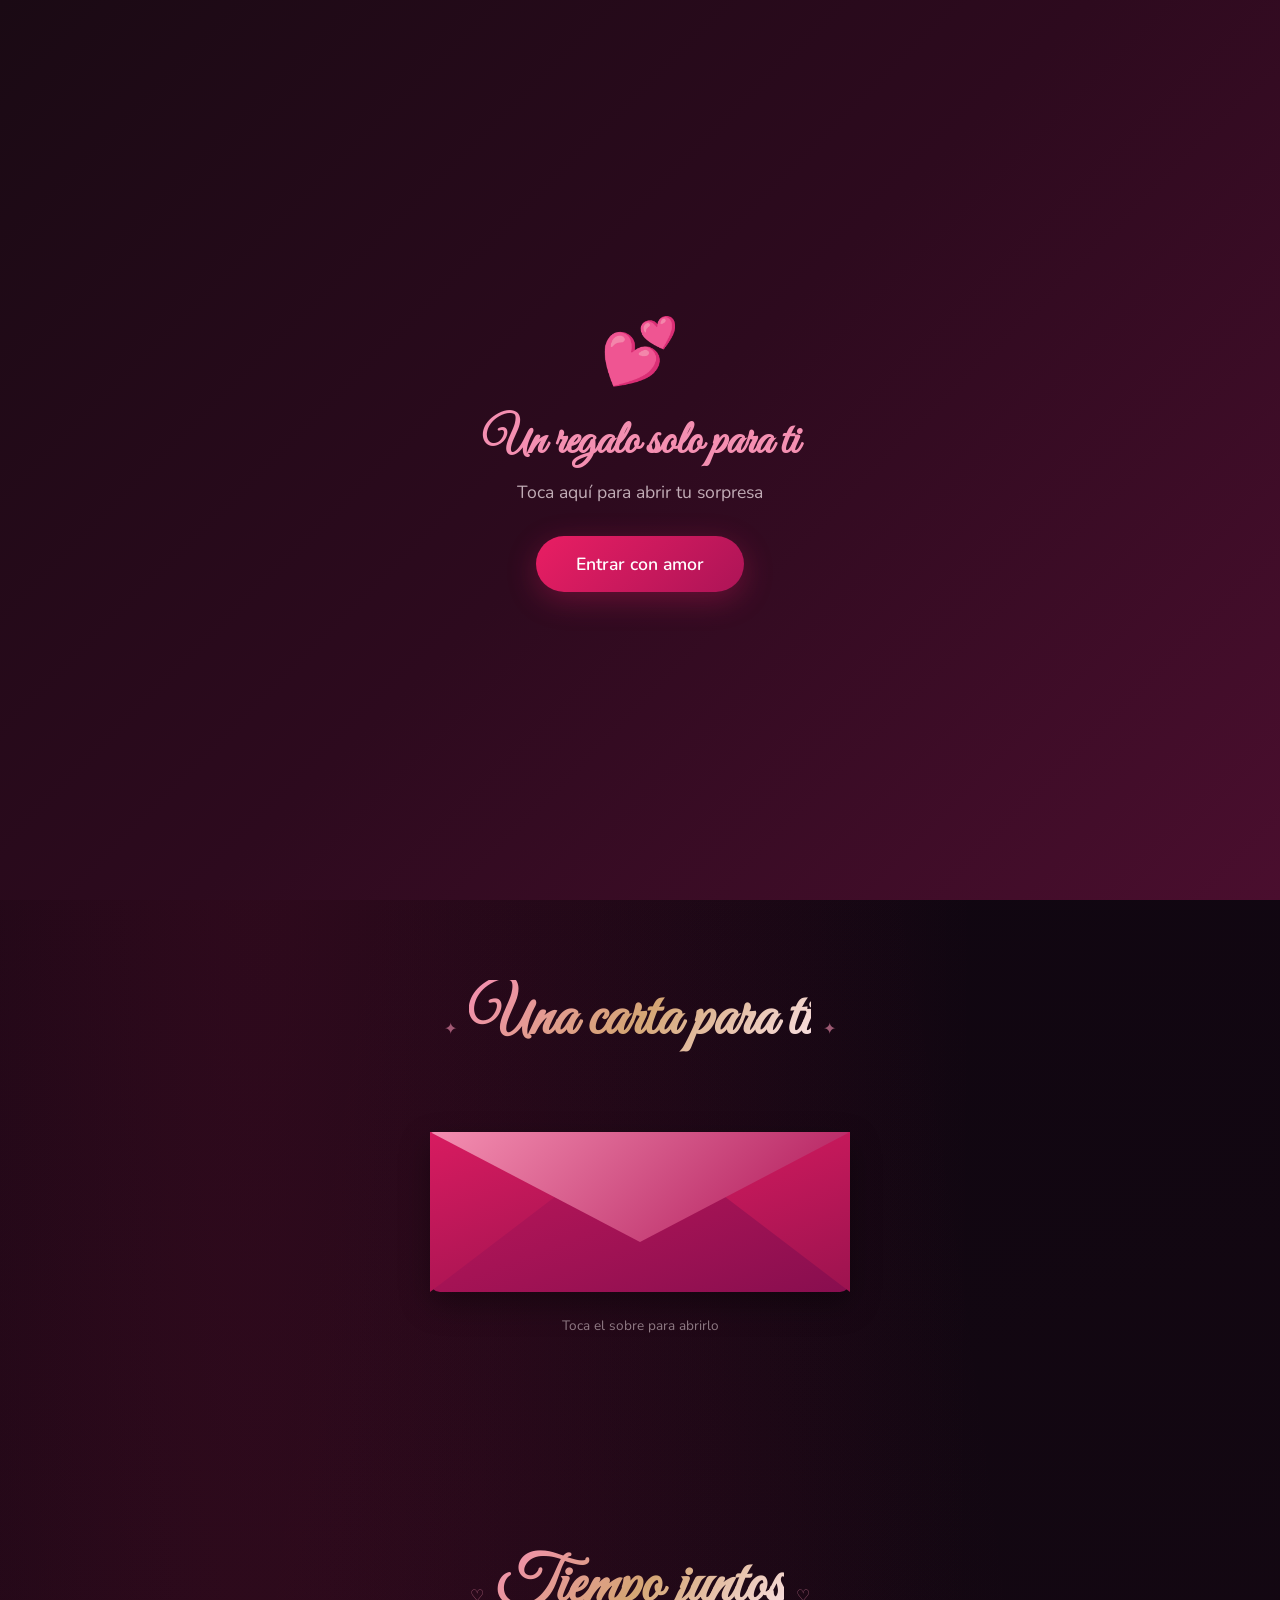
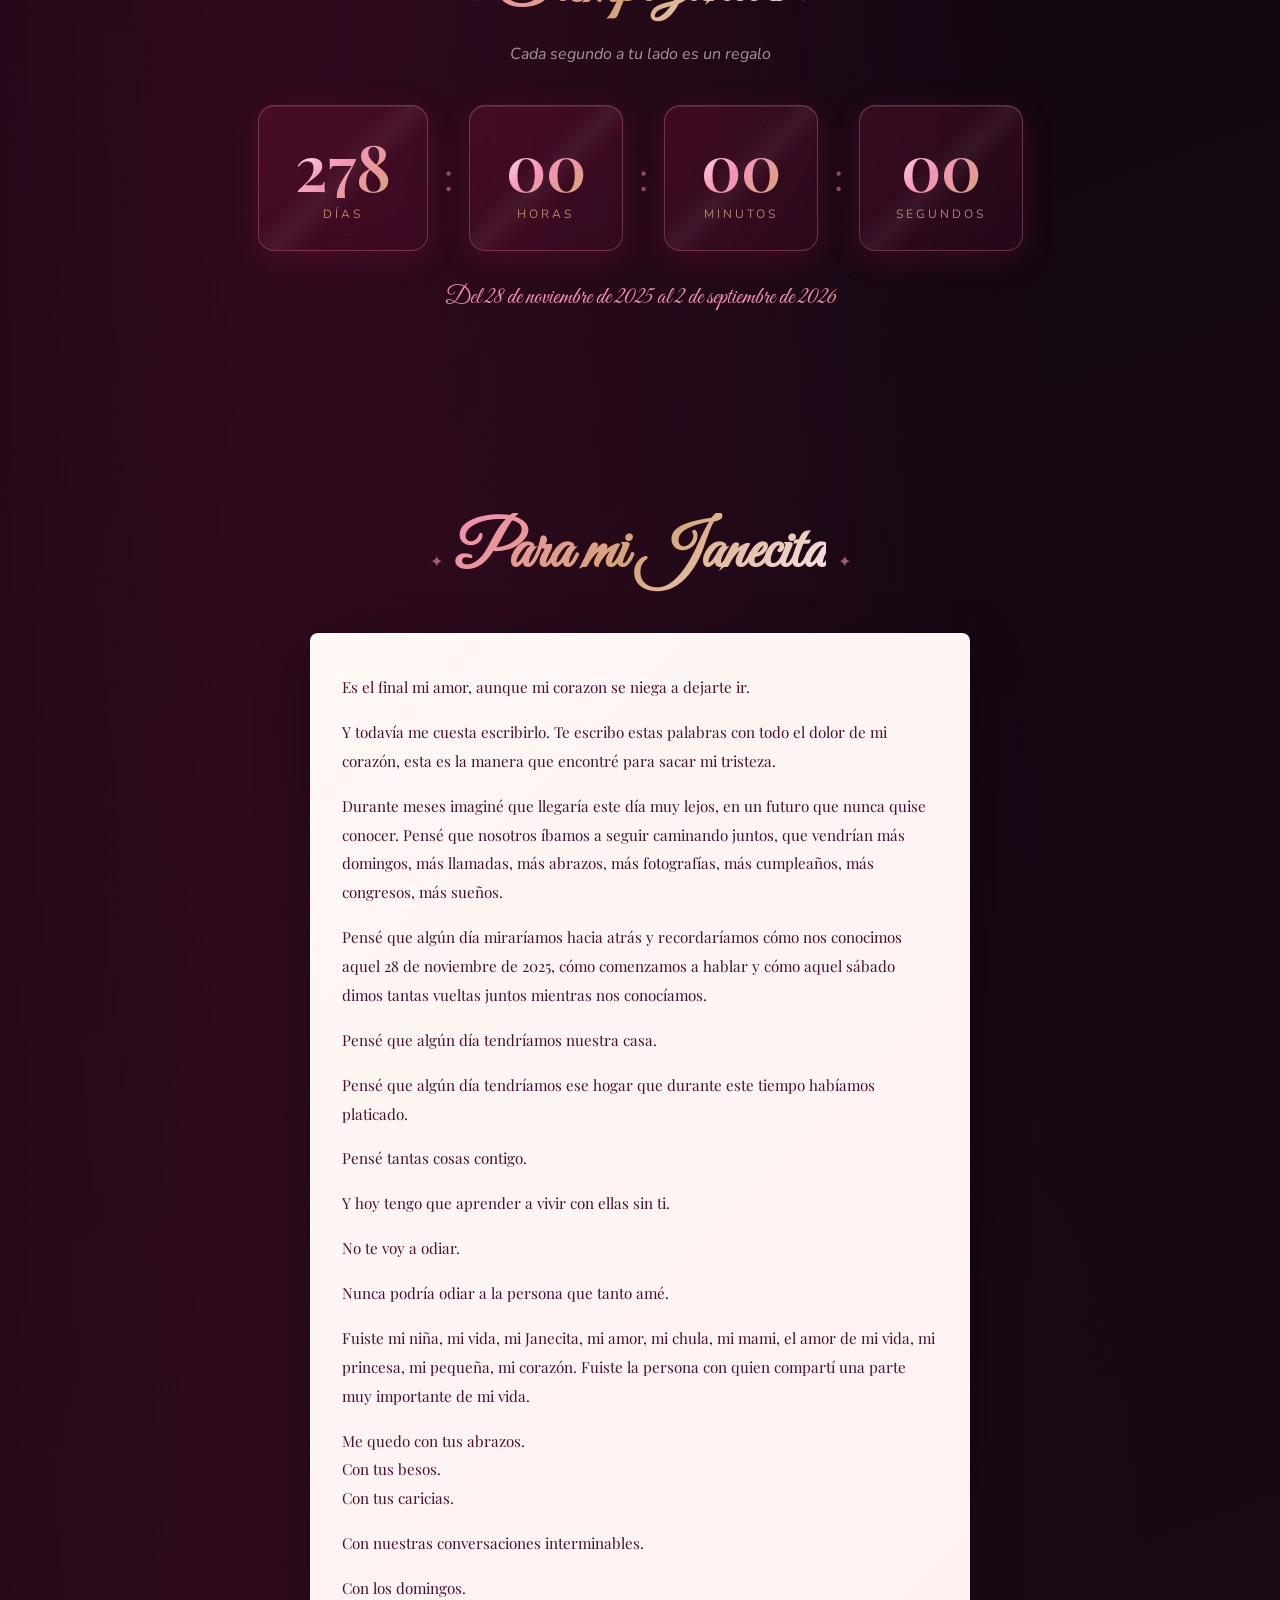
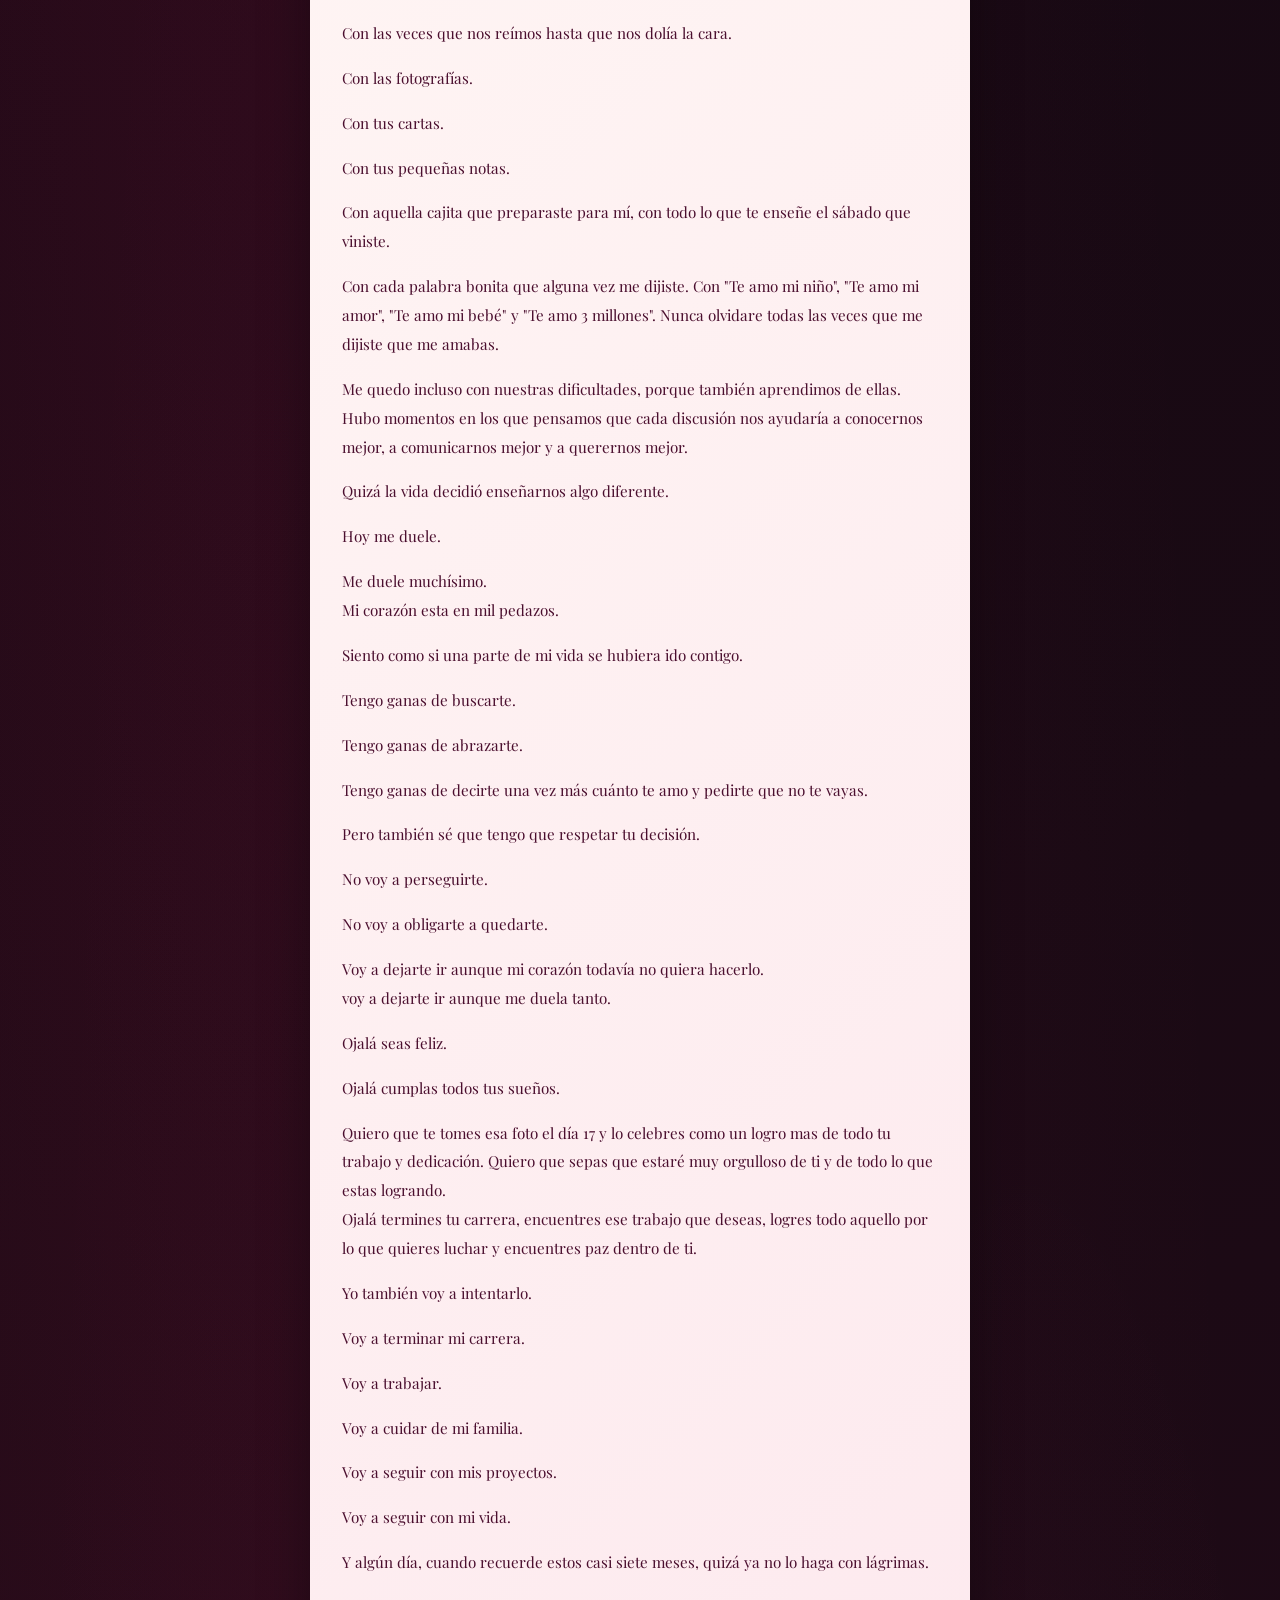
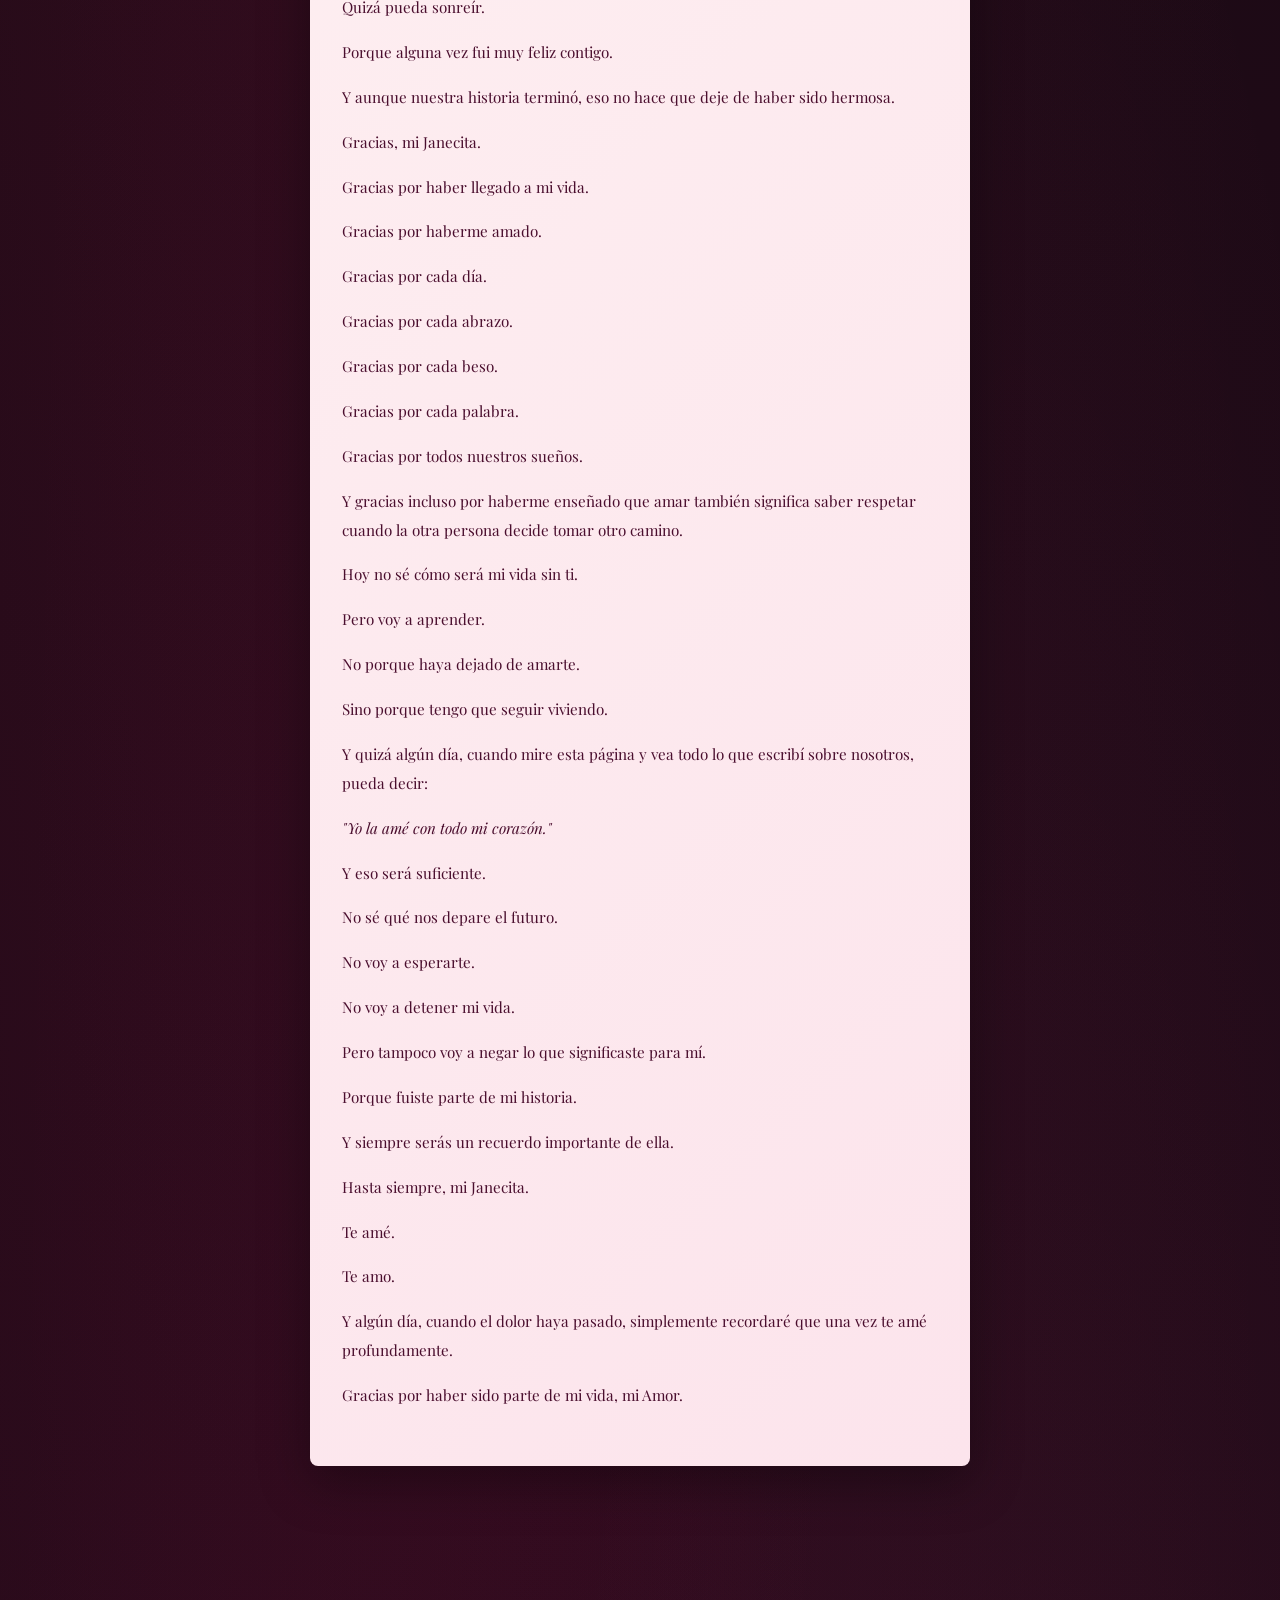
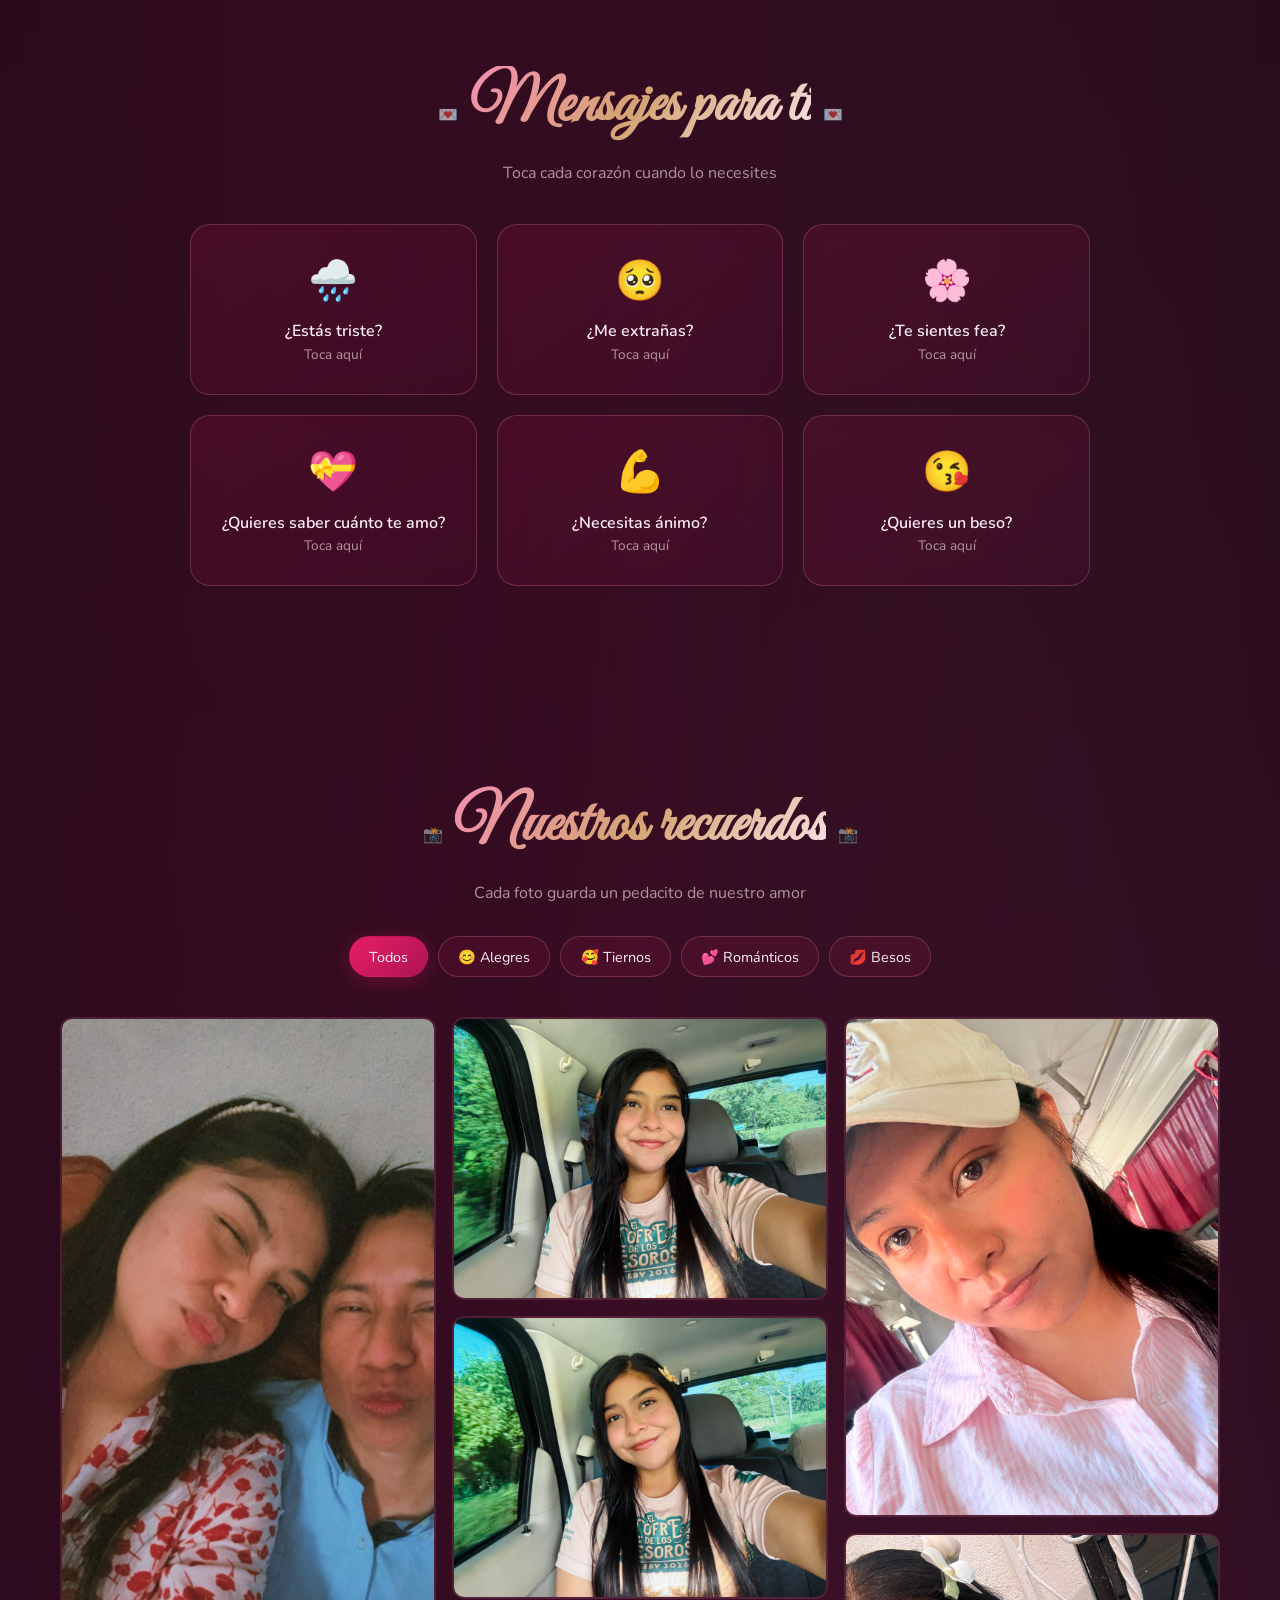
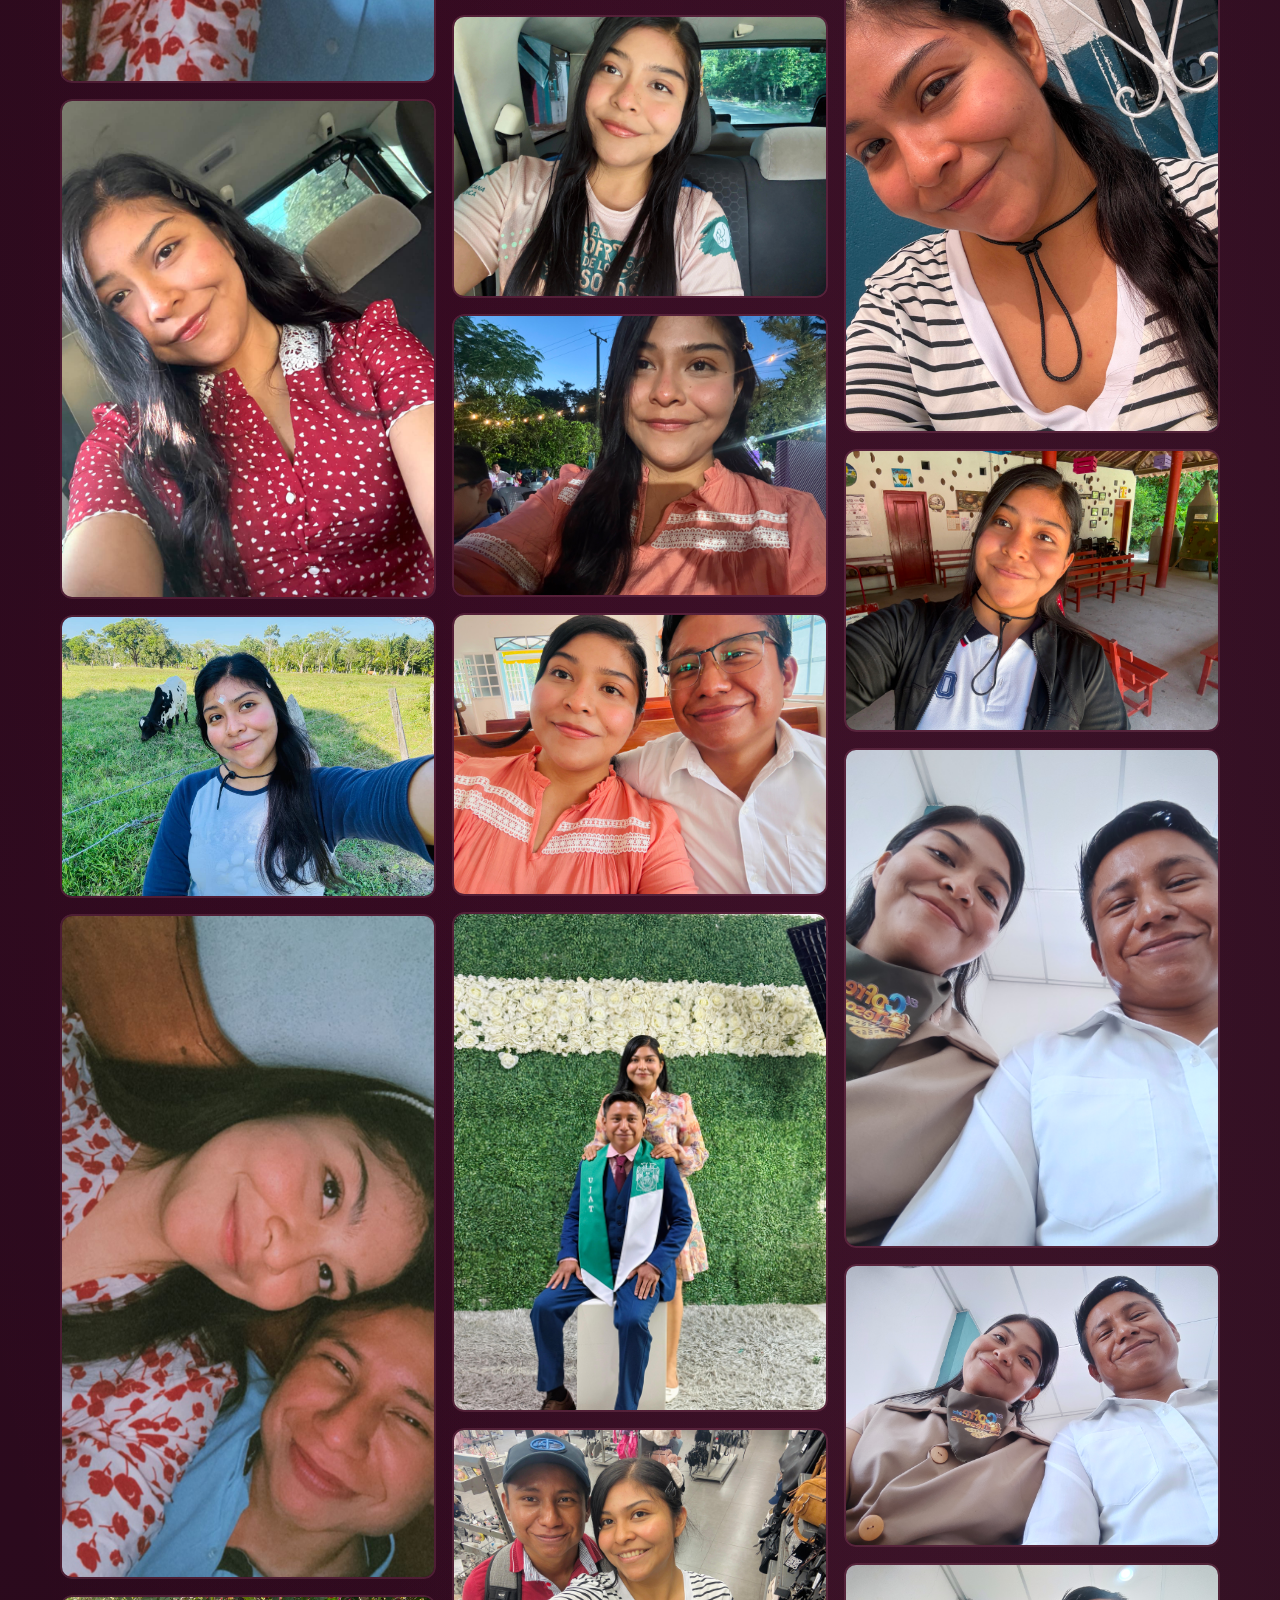
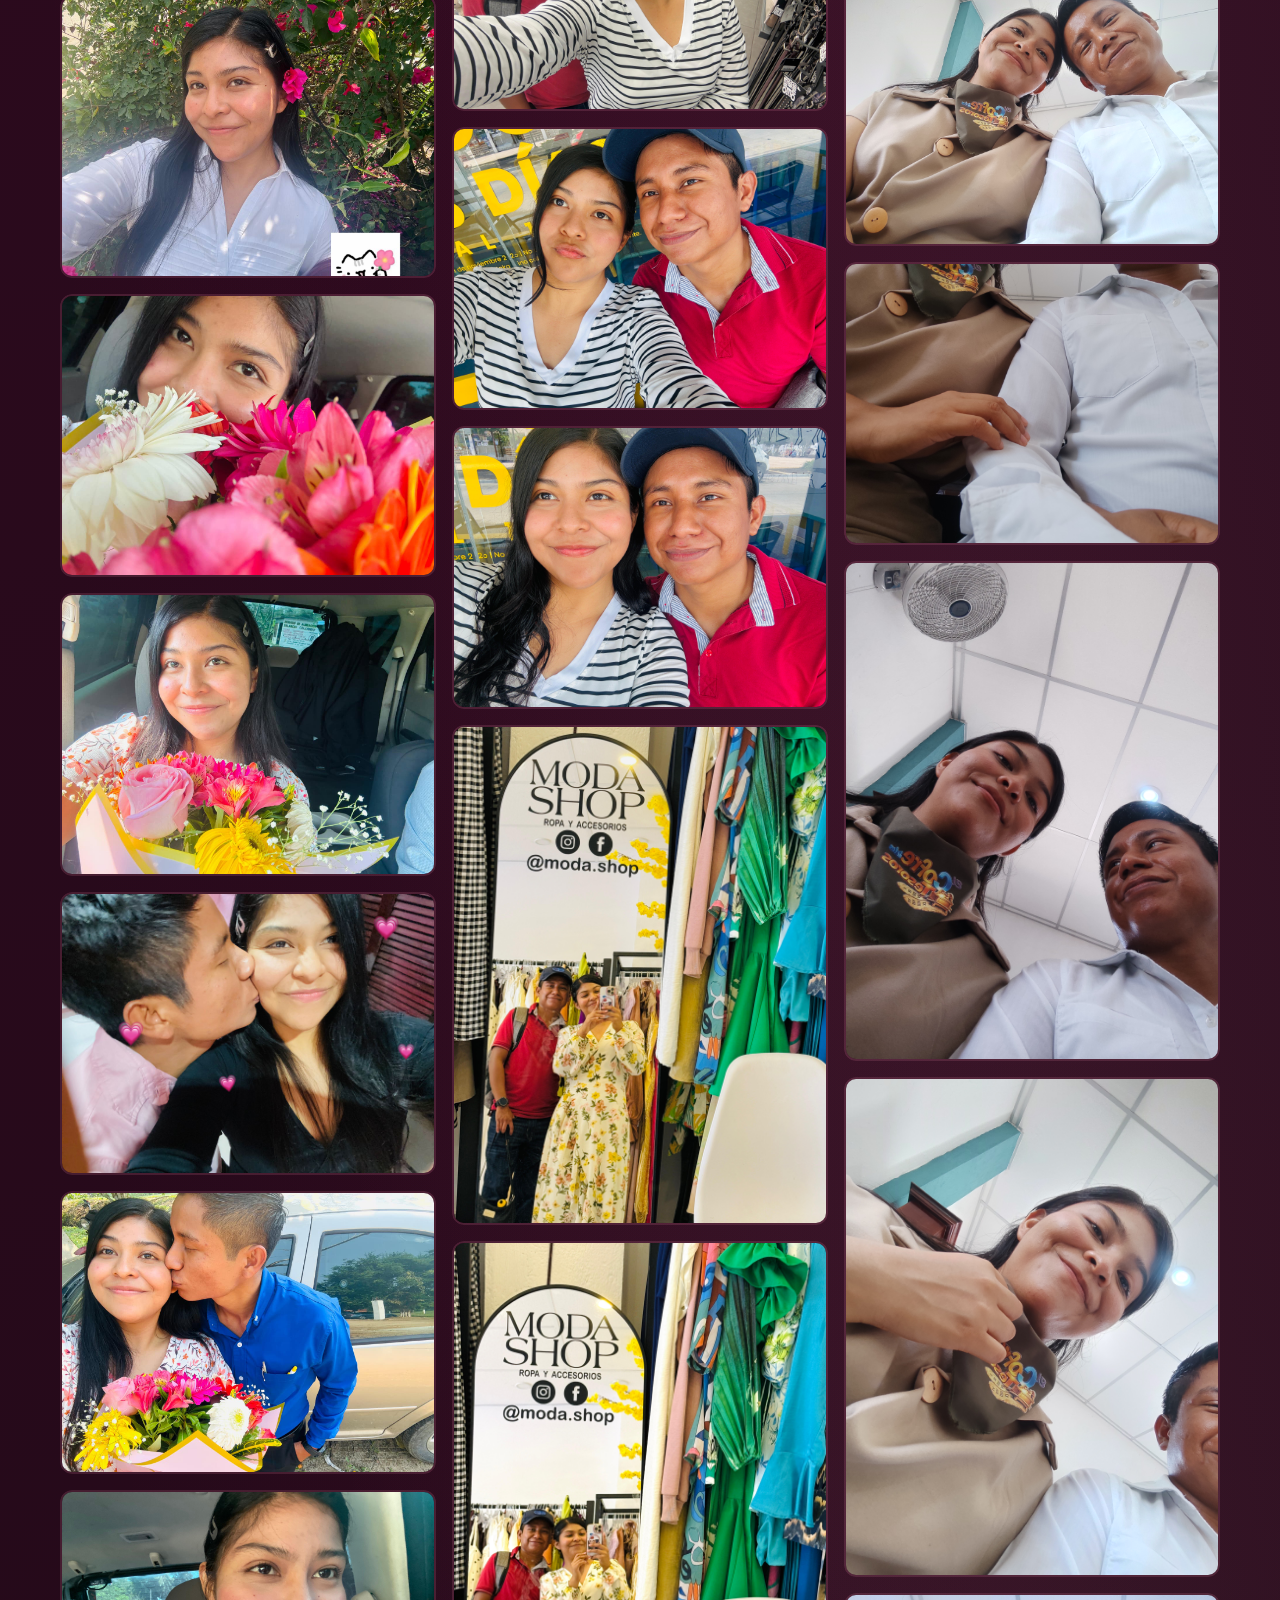
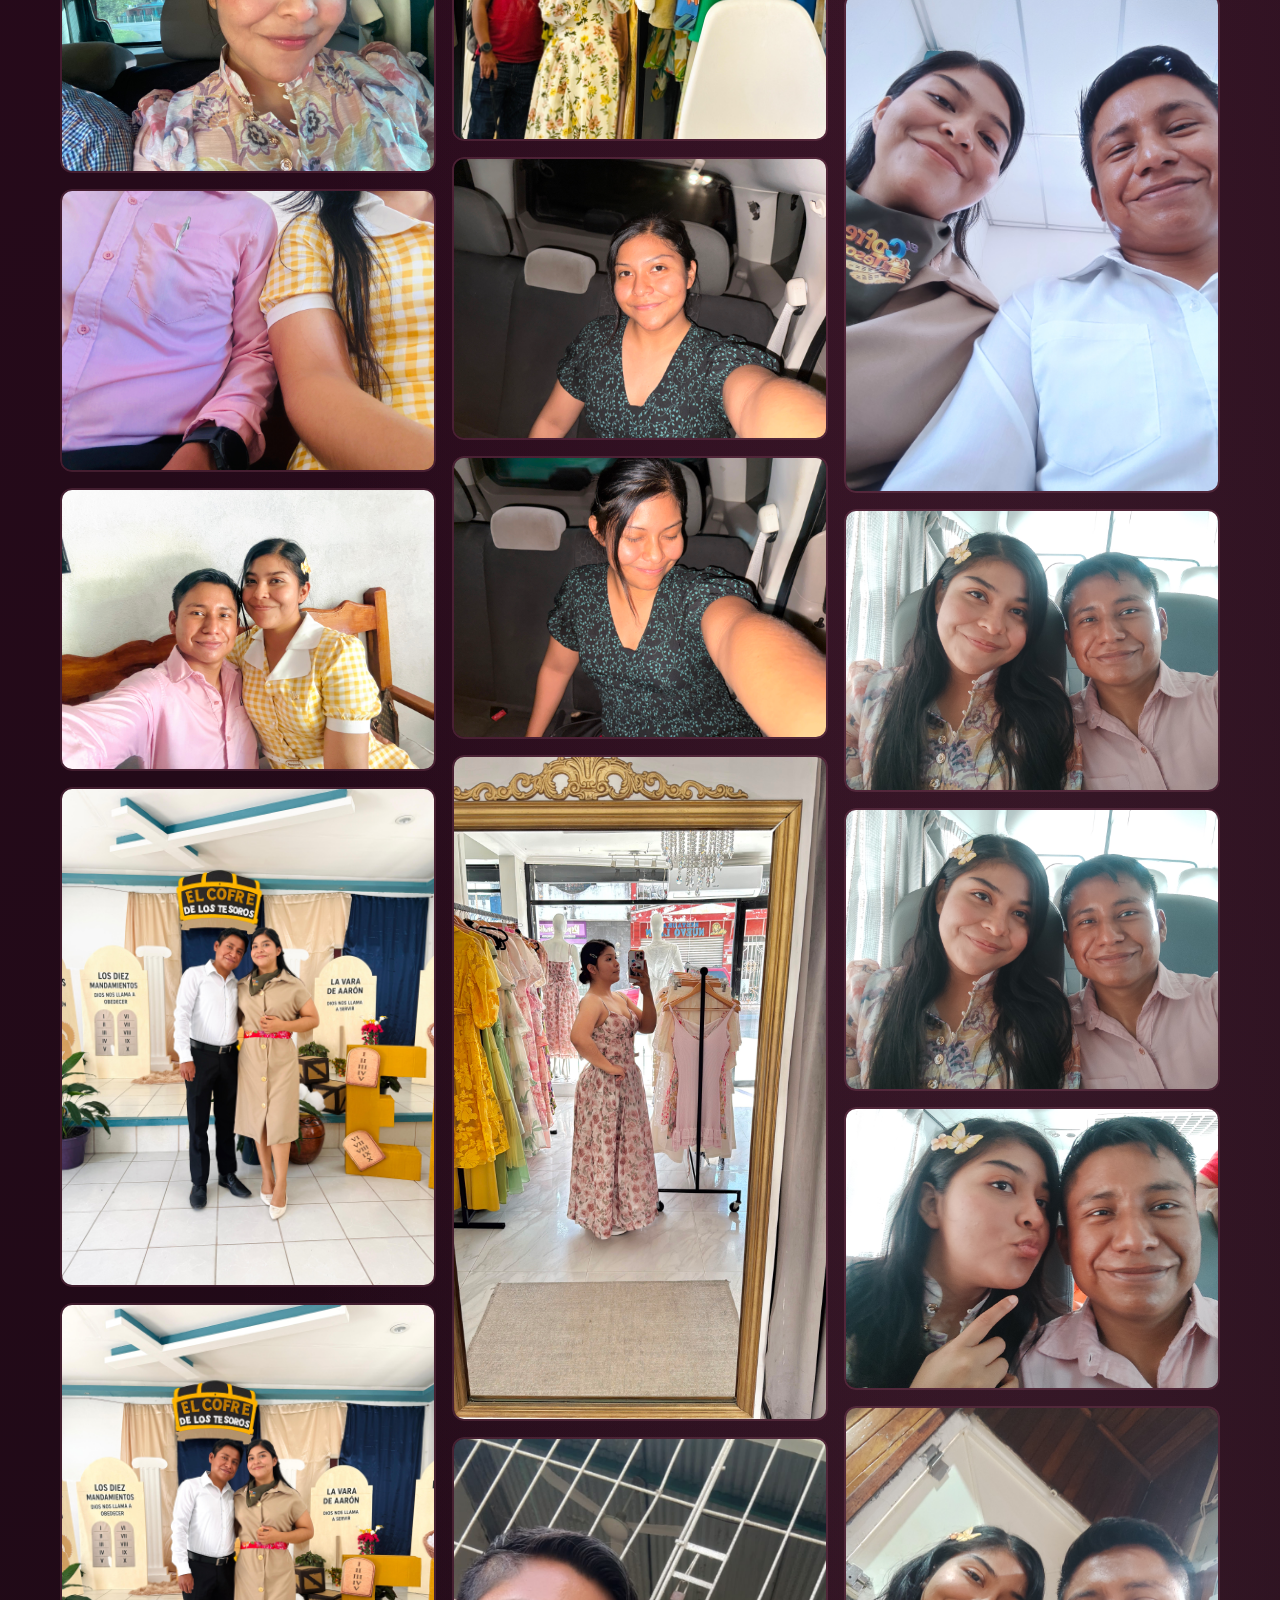
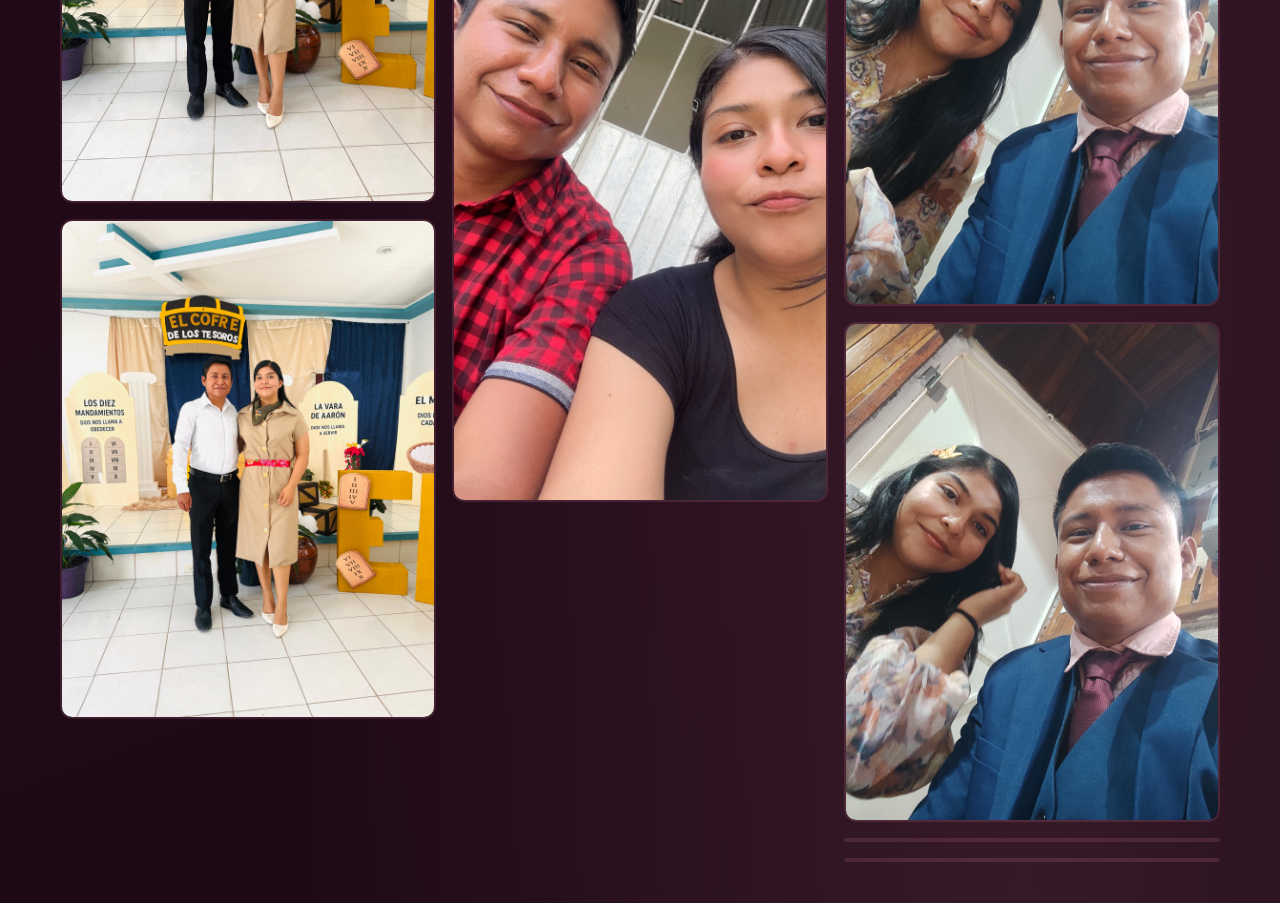
==== index.html @ 0347332d "Actualizar la primera linea de la carta de despedida Reemplaza Hoy termino nuestra historia por el n" ====
<!DOCTYPE html>
<html lang="es">
<head>
  <meta charset="UTF-8">
  <meta name="viewport" content="width=device-width, initial-scale=1.0">
  <title>Para ti, mi amor ❤️</title>
  <link rel="stylesheet" href="style.css">
  <link href="https://fonts.googleapis.com/css2?family=Great+Vibes&family=Nunito:wght@300;400;600;700&family=Playfair+Display:ital,wght@0,400;0,600;1,400&display=swap" rel="stylesheet">
</head>
<body>

  <div id="bienvenida" class="bienvenida">
    <div class="bienvenida-contenido">
      <span class="bienvenida-corazon">💕</span>
      <h2>Un regalo solo para ti</h2>
      <p>Toca aquí para abrir tu sorpresa</p>
      <button id="btnEntrar">Entrar con amor</button>
    </div>
  </div>

  <canvas id="stars"></canvas>
  <div id="petalos"></div>
  <div class="textura"></div>

  <nav class="nav-flotante">
    <a href="#inicio">Inicio</a>
    <a href="#carta">Carta</a>
    <a href="#tiempo">Tiempo</a>
    <a href="#interactivo">Para ti</a>
    <a href="#recuerdos">Recuerdos</a>
    <a href="#final">Final</a>
  </nav>

  <button id="musicaBtn" class="musica-btn" title="Música">🎵</button>

  <!-- HERO -->
  <section id="inicio" class="hero">
    <div class="hero-contenido reveal">
      <p class="hero-etiqueta">Hecho con todo mi amor</p>
      <h1>Para ti, mi vida <span class="corazon-pulso">❤️</span></h1>
      <p class="hero-texto">
        Desde que llegaste a mi vida, todo se siente más bonito.
        Los días simples se volvieron recuerdos que quiero guardar para siempre.
      </p>
      <div class="hero-scroll">
        <span>Desliza</span>
        <div class="scroll-linea"></div>
      </div>
    </div>
  </section>

  <!-- CARTA -->
  <section id="carta" class="carta-section">
    <div class="seccion-titulo reveal">
      <span class="titulo-decor">✦</span>
      <h2>Una carta para ti</h2>
      <span class="titulo-decor">✦</span>
    </div>
    <div class="envelope reveal" id="sobre">
      <div class="sobre-stage">
        <div class="sobre-cuerpo">
          <div class="sobre-base"></div>
          <div class="flap"></div>
        </div>
        <div class="carta-interior">
          <div class="carta-papel">
            <p class="carta-saludo">Mi amor,</p>
            <p>Tu sonrisa tiene algo especial. Es esa pequeña magia que logra iluminar cualquier día, incluso los más grises.</p>
            <p>Contigo descubrí que la felicidad no está en los grandes momentos, sino en los más simples: una mirada, un abrazo, una risa tuya.</p>
            <p class="carta-firma">Con todo mi amor,<br><em>Felipe</em></p>
          </div>
        </div>
      </div>
      <p class="sobre-hint">Toca el sobre para abrirlo</p>
    </div>
  </section>

  <!-- CONTADOR -->
  <section id="tiempo" class="contador-section">
    <div class="seccion-titulo reveal">
      <span class="titulo-decor">♡</span>
      <h2>Tiempo juntos</h2>
      <span class="titulo-decor">♡</span>
    </div>
    <p class="contador-sub reveal">Cada segundo a tu lado es un regalo</p>
    <div class="contador-wrapper reveal">
      <div class="contador-card">
        <div class="contador-num" id="dias">0</div>
        <div class="contador-label">Días</div>
      </div>
      <div class="contador-sep">:</div>
      <div class="contador-card">
        <div class="contador-num" id="horas">0</div>
        <div class="contador-label">Horas</div>
      </div>
      <div class="contador-sep">:</div>
      <div class="contador-card">
        <div class="contador-num" id="minutos">0</div>
        <div class="contador-label">Minutos</div>
      </div>
      <div class="contador-sep">:</div>
      <div class="contador-card">
        <div class="contador-num" id="segundos">0</div>
        <div class="contador-label">Segundos</div>
      </div>
    </div>
    <p class="contador-fecha reveal">Del 28 de noviembre de 2025 al 2 de septiembre de 2026</p>
  </section>

  <!-- CARTA JANECITA -->
  <section id="janecita" class="carta-janecita-section">
    <div class="seccion-titulo reveal">
      <span class="titulo-decor">✦</span>
      <h2>Para mi Janecita</h2>
      <span class="titulo-decor">✦</span>
    </div>
    <div class="carta-janecita-contenedor">
      <div class="carta-papel carta-janecita-papel">
        <p>Es el final mi amor, aunque mi corazon se niega a dejarte ir.</p>
        <p>Y todavía me cuesta escribirlo. Te escribo estas palabras con todo el dolor de mi corazón, esta es la manera que encontré para sacar mi tristeza.</p>
        <p>Durante meses imaginé que llegaría este día muy lejos, en un futuro que nunca quise conocer. Pensé que nosotros íbamos a seguir caminando juntos, que vendrían más domingos, más llamadas, más abrazos, más fotografías, más cumpleaños, más congresos, más sueños.</p>
        <p>Pensé que algún día miraríamos hacia atrás y recordaríamos cómo nos conocimos aquel 28 de noviembre de 2025, cómo comenzamos a hablar y cómo aquel sábado dimos tantas vueltas juntos mientras nos conocíamos.</p>
        <p>Pensé que algún día tendríamos nuestra casa.</p>
        <p>Pensé que algún día tendríamos ese hogar que durante este tiempo habíamos platicado.</p>
        <p>Pensé tantas cosas contigo.</p>
        <p>Y hoy tengo que aprender a vivir con ellas sin ti.</p>
        <p>No te voy a odiar.</p>
        <p>Nunca podría odiar a la persona que tanto amé.</p>
        <p>Fuiste mi niña, mi vida, mi Janecita, mi amor, mi chula, mi mami, el amor de mi vida, mi princesa, mi pequeña, mi corazón. Fuiste la persona con quien compartí una parte muy importante de mi vida.</p>
        <p>Me quedo con tus abrazos.<br>Con tus besos.<br>Con tus caricias.</p>
        <p>Con nuestras conversaciones interminables.</p>
        <p>Con los domingos.</p>
        <p>Con las veces que nos reímos hasta que nos dolía la cara.</p>
        <p>Con las fotografías.</p>
        <p>Con tus cartas.</p>
        <p>Con tus pequeñas notas.</p>
        <p>Con aquella cajita que preparaste para mí, con todo lo que te enseñe el sábado que viniste.</p>
        <p>Con cada palabra bonita que alguna vez me dijiste. Con "Te amo mi niño", "Te amo mi amor", "Te amo mi bebé" y "Te amo 3 millones". Nunca olvidare todas las veces que me dijiste que me amabas.</p>
        <p>Me quedo incluso con nuestras dificultades, porque también aprendimos de ellas. Hubo momentos en los que pensamos que cada discusión nos ayudaría a conocernos mejor, a comunicarnos mejor y a querernos mejor.</p>
        <p>Quizá la vida decidió enseñarnos algo diferente.</p>
        <p>Hoy me duele.</p>
        <p>Me duele muchísimo.<br>Mi corazón esta en mil pedazos.</p>
        <p>Siento como si una parte de mi vida se hubiera ido contigo.</p>
        <p>Tengo ganas de buscarte.</p>
        <p>Tengo ganas de abrazarte.</p>
        <p>Tengo ganas de decirte una vez más cuánto te amo y pedirte que no te vayas.</p>
        <p>Pero también sé que tengo que respetar tu decisión.</p>
        <p>No voy a perseguirte.</p>
        <p>No voy a obligarte a quedarte.</p>
        <p>Voy a dejarte ir aunque mi corazón todavía no quiera hacerlo.<br>voy a dejarte ir aunque me duela tanto.</p>
        <p>Ojalá seas feliz.</p>
        <p>Ojalá cumplas todos tus sueños.</p>
        <p>Quiero que te tomes esa foto el día 17 y lo celebres como un logro mas de todo tu trabajo y dedicación. Quiero que sepas que estaré muy orgulloso de ti y de todo lo que estas logrando.<br>Ojalá termines tu carrera, encuentres ese trabajo que deseas, logres todo aquello por lo que quieres luchar y encuentres paz dentro de ti.</p>
        <p>Yo también voy a intentarlo.</p>
        <p>Voy a terminar mi carrera.</p>
        <p>Voy a trabajar.</p>
        <p>Voy a cuidar de mi familia.</p>
        <p>Voy a seguir con mis proyectos.</p>
        <p>Voy a seguir con mi vida.</p>
        <p>Y algún día, cuando recuerde estos casi siete meses, quizá ya no lo haga con lágrimas.</p>
        <p>Quizá pueda sonreír.</p>
        <p>Porque alguna vez fui muy feliz contigo.</p>
        <p>Y aunque nuestra historia terminó, eso no hace que deje de haber sido hermosa.</p>
        <p>Gracias,  mi Janecita.</p>
        <p>Gracias por haber llegado a mi vida.</p>
        <p>Gracias por haberme amado.</p>
        <p>Gracias por cada día.</p>
        <p>Gracias por cada abrazo.</p>
        <p>Gracias por cada beso.</p>
        <p>Gracias por cada palabra.</p>
        <p>Gracias por todos nuestros sueños.</p>
        <p>Y gracias incluso por haberme enseñado que amar también significa saber respetar cuando la otra persona decide tomar otro camino.</p>
        <p>Hoy no sé cómo será mi vida sin ti.</p>
        <p>Pero voy a aprender.</p>
        <p>No porque haya dejado de amarte.</p>
        <p>Sino porque tengo que seguir viviendo.</p>
        <p>Y quizá algún día, cuando mire esta página y vea todo lo que escribí sobre nosotros, pueda decir:</p>
        <p><em>"Yo la amé con todo mi corazón."</em></p>
        <p>Y eso será suficiente.</p>
        <p>No sé qué nos depare el futuro.</p>
        <p>No voy a esperarte.</p>
        <p>No voy a detener mi vida.</p>
        <p>Pero tampoco voy a negar lo que significaste para mí.</p>
        <p>Porque fuiste parte de mi historia.</p>
        <p>Y siempre serás un recuerdo importante de ella.</p>
        <p>Hasta siempre, mi Janecita.</p>
        <p>Te amé.</p>
        <p>Te amo.</p>
        <p>Y algún día, cuando el dolor haya pasado, simplemente recordaré que una vez te amé profundamente.</p>
        <p>Gracias por haber sido parte de mi vida, mi Amor.</p>
      </div>
    </div>
  </section>

  <!-- INTERACTIVO -->
  <section id="interactivo" class="interactivo-section">
    <div class="seccion-titulo reveal">
      <span class="titulo-decor">💌</span>
      <h2>Mensajes para ti</h2>
      <span class="titulo-decor">💌</span>
    </div>
    <p class="interactivo-sub reveal">Toca cada corazón cuando lo necesites</p>
    <div class="interactivo-grid reveal">
      <button class="interactivo-btn" data-msg="Estoy aquí siempre para escucharte, abrazarte y recordarte lo increíble que eres. No estás sola, mi amor. 💕">
        <span class="btn-emoji">🌧️</span>
        <span class="btn-texto">¿Estás triste?<br><small>Toca aquí</small></span>
      </button>
      <button class="interactivo-btn" data-msg="Te extraño muchísimo. Cada momento sin ti me hace valorar aún más cuando estamos juntos. Pronto estaré contigo. 🤗">
        <span class="btn-emoji">🥺</span>
        <span class="btn-texto">¿Me extrañas?<br><small>Toca aquí</small></span>
      </button>
      <button class="interactivo-btn" data-msg="Eres la persona más hermosa que he conocido, por dentro y por fuera. Tu belleza ilumina mi mundo entero. ✨">
        <span class="btn-emoji">🌸</span>
        <span class="btn-texto">¿Te sientes fea?<br><small>Toca aquí</small></span>
      </button>
      <button class="interactivo-btn" data-msg="Te amo más de lo que las palabras pueden decir. Eres mi todo, mi hogar, mi paz y mi aventura. Te amo infinito. ❤️">
        <span class="btn-emoji">💝</span>
        <span class="btn-texto">¿Quieres saber cuánto te amo?<br><small>Toca aquí</small></span>
      </button>
      <button class="interactivo-btn" data-msg="Eres increíble, valiente y capaz de todo. Creo en ti más de lo que imaginas. Estoy orgulloso de ti siempre. 🌟">
        <span class="btn-emoji">💪</span>
        <span class="btn-texto">¿Necesitas ánimo?<br><small>Toca aquí</small></span>
      </button>
      <button class="interactivo-btn" data-msg="Quiero besarte, abrazarte y no soltarte nunca. Eres mi persona favorita en todo el universo. 💋">
        <span class="btn-emoji">😘</span>
        <span class="btn-texto">¿Quieres un beso?<br><small>Toca aquí</small></span>
      </button>
    </div>
    <div id="mensajeModal" class="mensaje-modal">
      <div class="mensaje-contenido">
        <button class="mensaje-cerrar">&times;</button>
        <div class="mensaje-corazon">💕</div>
        <p id="mensajeTexto"></p>
      </div>
    </div>
  </section>

  <!-- RECUERDOS -->
  <section id="recuerdos" class="recuerdos-section">
    <div class="seccion-titulo reveal">
      <span class="titulo-decor">📸</span>
      <h2>Nuestros recuerdos</h2>
      <span class="titulo-decor">📸</span>
    </div>
    <p class="recuerdos-sub reveal">Cada foto guarda un pedacito de nuestro amor</p>

    <div class="filtros reveal">
      <button class="filtro-btn activo" data-cat="todos">Todos</button>
      <button class="filtro-btn" data-cat="alegres">😊 Alegres</button>
      <button class="filtro-btn" data-cat="tiernos">🥰 Tiernos</button>
      <button class="filtro-btn" data-cat="romanticos">💕 Románticos</button>
      <button class="filtro-btn" data-cat="besos">💋 Besos</button>
    </div>

    <div class="galeria-masonry reveal" id="galeria"></div>
  </section>

  <!-- LIGHTBOX -->
  <div id="lightbox" class="lightbox">
    <button class="lightbox-cerrar">&times;</button>
    <button class="lightbox-prev">&#10094;</button>
    <img id="lightboxImg" src="" alt="Nuestro recuerdo">
    <button class="lightbox-next">&#10095;</button>
    <p id="lightboxCaption"></p>
  </div>

  <!-- FINAL -->
  <section id="final" class="final-section">
    <div class="final-contenido reveal">
      <div class="final-corazones">💕 💖 💕</div>
      <h2>Te elegiría una y mil veces más</h2>
      <p>Gracias por cada risa, cada abrazo, cada beso y cada momento compartido.</p>
      <p class="final-firma">Para siempre tuyo,<br><span>Felipe</span></p>
      <div class="final-decoracion">
        <span>♡</span><span>♡</span><span>♡</span>
      </div>
    </div>
  </section>

  <audio id="musica" loop>
    <source src="musica.mp3" type="audio/mpeg">
  </audio>

  <script src="https://www.gstatic.com/firebasejs/10.14.1/firebase-app-compat.js"></script>
  <script src="https://www.gstatic.com/firebasejs/10.14.1/firebase-firestore-compat.js"></script>
  <script src="firebase-config.js"></script>
  <script src="visitas.js"></script>
  <script src="script.js"></script>
</body>
</html>
---- style.css ----
*, *::before, *::after {
  margin: 0;
  padding: 0;
  box-sizing: border-box;
}

:root {
  --rosa-claro: #fce4ec;
  --rosa: #f48fb1;
  --rosa-fuerte: #e91e63;
  --rosa-oscuro: #ad1457;
  --dorado: #d4a574;
  --crema: #fff8f5;
  --burgundy: #2d0a1e;
  --purpura: #1a0a14;
  --texto: #fff0f5;
  --sombra: rgba(233, 30, 99, 0.3);
}

html {
  scroll-behavior: smooth;
}

body {
  font-family: 'Nunito', sans-serif;
  color: var(--texto);
  text-align: center;
  overflow-x: hidden;
  background:
    radial-gradient(ellipse at 20% 0%, rgba(233, 30, 99, 0.15) 0%, transparent 50%),
    radial-gradient(ellipse at 80% 100%, rgba(244, 143, 177, 0.12) 0%, transparent 50%),
    radial-gradient(ellipse at 50% 50%, rgba(173, 20, 87, 0.08) 0%, transparent 70%),
    linear-gradient(160deg, #0d0510 0%, #1a0a14 30%, #2d0a1e 60%, #1a0a14 100%);
  min-height: 100vh;
}

.textura {
  position: fixed;
  inset: 0;
  pointer-events: none;
  z-index: 0;
  opacity: 0.04;
  background-image: url("data:image/svg+xml,%3Csvg viewBox='0 0 256 256' xmlns='http://www.w3.org/2000/svg'%3E%3Cfilter id='n'%3E%3CfeTurbulence type='fractalNoise' baseFrequency='0.9' numOctaves='4' stitchTiles='stitch'/%3E%3C/filter%3E%3Crect width='100%25' height='100%25' filter='url(%23n)'/%3E%3C/svg%3E");
}

#stars {
  position: fixed;
  inset: 0;
  z-index: -1;
}

#petalos {
  position: fixed;
  inset: 0;
  pointer-events: none;
  z-index: 1;
}

.petalo {
  position: absolute;
  animation: caer linear forwards;
  opacity: 0.7;
}

@keyframes caer {
  0% { transform: translateY(-10vh) rotate(0deg); opacity: 0.8; }
  100% { transform: translateY(110vh) rotate(360deg); opacity: 0; }
}

/* BIENVENIDA */
.bienvenida {
  position: fixed;
  inset: 0;
  z-index: 9999;
  background: linear-gradient(135deg, #1a0a14, #2d0a1e, #4a0e2e);
  display: flex;
  align-items: center;
  justify-content: center;
  transition: opacity 0.8s ease, visibility 0.8s ease;
}

.bienvenida.oculta {
  opacity: 0;
  visibility: hidden;
  pointer-events: none;
}

.bienvenida-contenido {
  animation: pulsoSuave 2s ease-in-out infinite;
}

.bienvenida-corazon {
  font-size: 4rem;
  display: block;
  margin-bottom: 1rem;
  animation: latido 1.2s ease-in-out infinite;
}

.bienvenida h2 {
  font-family: 'Great Vibes', cursive;
  font-size: 3rem;
  color: var(--rosa);
  margin-bottom: 0.5rem;
}

.bienvenida p {
  color: rgba(255, 240, 245, 0.7);
  margin-bottom: 2rem;
  font-size: 1.1rem;
}

#btnEntrar {
  background: linear-gradient(135deg, var(--rosa-fuerte), var(--rosa-oscuro));
  color: white;
  border: none;
  padding: 1rem 2.5rem;
  border-radius: 50px;
  font-size: 1.1rem;
  font-family: 'Nunito', sans-serif;
  font-weight: 600;
  cursor: pointer;
  box-shadow: 0 8px 30px var(--sombra);
  transition: transform 0.3s, box-shadow 0.3s;
}

#btnEntrar:hover {
  transform: scale(1.05);
  box-shadow: 0 12px 40px rgba(233, 30, 99, 0.5);
}

@keyframes pulsoSuave {
  0%, 100% { transform: scale(1); }
  50% { transform: scale(1.02); }
}

@keyframes latido {
  0%, 100% { transform: scale(1); }
  50% { transform: scale(1.15); }
}

/* NAV */
.nav-flotante {
  position: fixed;
  top: 50%;
  right: 12px;
  transform: translateY(-50%);
  z-index: 100;
  display: flex;
  flex-direction: column;
  gap: 8px;
}

.nav-flotante a {
  width: 10px;
  height: 10px;
  border-radius: 50%;
  background: rgba(244, 143, 177, 0.4);
  border: 2px solid rgba(244, 143, 177, 0.6);
  transition: all 0.3s;
  text-indent: -9999px;
  overflow: hidden;
}

.nav-flotante a:hover,
.nav-flotante a.activo {
  background: var(--rosa-fuerte);
  transform: scale(1.4);
  box-shadow: 0 0 12px var(--sombra);
}

/* MUSICA */
.musica-btn {
  position: fixed;
  bottom: 24px;
  right: 24px;
  z-index: 100;
  width: 52px;
  height: 52px;
  border-radius: 50%;
  border: 2px solid rgba(244, 143, 177, 0.5);
  background: rgba(45, 10, 30, 0.8);
  backdrop-filter: blur(10px);
  font-size: 1.4rem;
  cursor: pointer;
  transition: all 0.3s;
  box-shadow: 0 4px 20px rgba(0, 0, 0, 0.3);
}

.musica-btn:hover {
  transform: scale(1.1);
  border-color: var(--rosa);
}

.musica-btn.reproduciendo {
  animation: girar 3s linear infinite;
  border-color: var(--rosa-fuerte);
}

@keyframes girar {
  from { transform: rotate(0deg); }
  to { transform: rotate(360deg); }
}

/* SECCIONES */
section {
  padding: 100px 20px;
  max-width: 1100px;
  margin: 0 auto;
  position: relative;
  z-index: 2;
}

.seccion-titulo {
  margin-bottom: 1rem;
}

.seccion-titulo h2 {
  font-family: 'Great Vibes', cursive;
  font-size: clamp(2.5rem, 6vw, 4rem);
  background: linear-gradient(135deg, var(--rosa), var(--dorado), var(--rosa-claro));
  -webkit-background-clip: text;
  background-clip: text;
  color: transparent;
  display: inline-block;
  margin: 0 0.5rem;
}

.titulo-decor {
  color: var(--rosa);
  opacity: 0.6;
  font-size: 1rem;
}

/* REVEAL */
.reveal {
  opacity: 0;
  transform: translateY(40px);
  transition: opacity 0.8s ease, transform 0.8s ease;
}

.reveal.visible {
  opacity: 1;
  transform: translateY(0);
}

/* HERO */
.hero {
  min-height: 100vh;
  display: flex;
  align-items: center;
  justify-content: center;
  padding-top: 60px;
}

.hero-etiqueta {
  font-size: 0.85rem;
  letter-spacing: 4px;
  text-transform: uppercase;
  color: var(--dorado);
  margin-bottom: 1rem;
  opacity: 0.8;
}

.hero h1 {
  font-family: 'Great Vibes', cursive;
  font-size: clamp(3rem, 8vw, 5.5rem);
  line-height: 1.2;
  margin-bottom: 1.5rem;
  background: linear-gradient(135deg, #fff0f5, var(--rosa), var(--dorado));
  -webkit-background-clip: text;
  background-clip: text;
  color: transparent;
}

.corazon-pulso {
  display: inline-block;
  animation: latido 1.2s ease-in-out infinite;
}

.hero-texto {
  font-family: 'Playfair Display', serif;
  font-size: clamp(1rem, 2.5vw, 1.25rem);
  line-height: 1.8;
  max-width: 600px;
  margin: 0 auto 3rem;
  color: rgba(255, 240, 245, 0.85);
  font-style: italic;
}

.hero-scroll {
  display: flex;
  flex-direction: column;
  align-items: center;
  gap: 8px;
  color: rgba(255, 240, 245, 0.5);
  font-size: 0.8rem;
  letter-spacing: 2px;
}

.scroll-linea {
  width: 1px;
  height: 40px;
  background: linear-gradient(to bottom, var(--rosa), transparent);
  animation: scrollAnim 2s ease-in-out infinite;
}

@keyframes scrollAnim {
  0%, 100% { transform: scaleY(1); opacity: 1; }
  50% { transform: scaleY(0.5); opacity: 0.3; }
}

/* CARTA */
.carta-section {
  padding: 80px 20px;
}

.envelope {
  margin: 2rem auto;
  max-width: 420px;
}

.sobre-stage {
  position: relative;
  min-height: 200px;
  perspective: 900px;
}

.sobre-cuerpo {
  position: relative;
  width: 100%;
  height: 200px;
  cursor: pointer;
  z-index: 2;
  transition: opacity 0.5s ease, transform 0.5s ease;
}

.sobre-base {
  position: absolute;
  bottom: 0;
  left: 0;
  width: 100%;
  height: 160px;
  background: linear-gradient(160deg, #c2185b, #880e4f);
  border-radius: 0 0 10px 10px;
  box-shadow: 0 12px 30px rgba(0, 0, 0, 0.35);
  z-index: 1;
}

.sobre-base::before,
.sobre-base::after {
  content: '';
  position: absolute;
  top: 0;
  width: 50%;
  height: 100%;
  background: linear-gradient(160deg, #d81b60, #9c134f);
}

.sobre-base::before {
  left: 0;
  clip-path: polygon(0 0, 100% 0, 0 100%);
}

.sobre-base::after {
  right: 0;
  clip-path: polygon(0 0, 100% 0, 100% 100%);
}

.flap {
  position: absolute;
  top: 40px;
  left: 0;
  width: 100%;
  height: 110px;
  background: linear-gradient(135deg, var(--rosa), var(--rosa-oscuro));
  clip-path: polygon(0 0, 100% 0, 50% 100%);
  transform-origin: top center;
  transition: transform 0.7s cubic-bezier(0.4, 0, 0.2, 1), opacity 0.4s ease 0.3s, visibility 0.4s ease 0.3s;
  z-index: 3;
  border-radius: 4px 4px 0 0;
}

.carta-interior {
  position: absolute;
  top: 0;
  left: 50%;
  transform: translateX(-50%) translateY(130px);
  width: 88%;
  opacity: 0;
  visibility: hidden;
  pointer-events: none;
  z-index: 0;
  transition:
    transform 0.8s cubic-bezier(0.4, 0, 0.2, 1) 0.15s,
    opacity 0.5s ease 0.35s,
    visibility 0.5s ease 0.35s;
}

.envelope.abierto .flap {
  transform: rotateX(160deg);
  opacity: 0;
  visibility: hidden;
}

.envelope.abierto .sobre-cuerpo {
  opacity: 0;
  visibility: hidden;
  transform: scale(0.92);
  pointer-events: none;
}

.envelope.abierto .carta-interior {
  position: relative;
  left: auto;
  transform: none;
  width: 100%;
  opacity: 1;
  visibility: visible;
  pointer-events: auto;
  z-index: 5;
  margin-top: 0;
}

.envelope.abierto .sobre-stage {
  min-height: auto;
}

.envelope.abierto .sobre-hint {
  opacity: 0;
  visibility: hidden;
}

.carta-papel {
  background: linear-gradient(135deg, #fff8f5, #fce4ec);
  color: #4a0e2e;
  padding: 2rem 1.5rem;
  border-radius: 4px;
  box-shadow: 0 10px 40px rgba(0, 0, 0, 0.3);
  text-align: left;
  font-family: 'Playfair Display', serif;
  line-height: 1.8;
}

.carta-saludo {
  font-family: 'Great Vibes', cursive;
  font-size: 1.8rem;
  color: var(--rosa-oscuro);
  margin-bottom: 0.5rem;
}

.carta-papel p {
  margin-bottom: 0.8rem;
  font-size: 0.95rem;
}

.carta-firma {
  text-align: right;
  margin-top: 1rem;
  font-style: italic;
  color: var(--rosa-oscuro);
}

.sobre-hint {
  margin-top: 1.5rem;
  font-size: 0.85rem;
  color: rgba(255, 240, 245, 0.5);
  animation: pulsoSuave 2s ease-in-out infinite;
  transition: opacity 0.4s ease, visibility 0.4s ease;
}

/* CARTA JANECITA */
.carta-janecita-section {
  padding: 100px 20px;
  max-width: 700px;
  margin: 0 auto;
}

.carta-janecita-contenedor {
  margin: 2.5rem auto 0;
  width: 100%;
}

.carta-janecita-papel {
  padding: 2.5rem 2rem;
  border-radius: 8px;
  box-shadow: 0 15px 50px rgba(0, 0, 0, 0.35);
}

.carta-janecita-papel p {
  margin-bottom: 1rem;
  font-size: 0.95rem;
  line-height: 1.9;
  color: #4a0e2e;
}

/* CONTADOR */
.contador-section {
  padding: 100px 20px;
}

.contador-sub {
  color: rgba(255, 240, 245, 0.6);
  margin-bottom: 2.5rem;
  font-style: italic;
}

.contador-wrapper {
  display: flex;
  align-items: center;
  justify-content: center;
  gap: clamp(8px, 2vw, 16px);
  flex-wrap: wrap;
}

.contador-card {
  background: linear-gradient(145deg, rgba(233, 30, 99, 0.15), rgba(173, 20, 87, 0.1));
  border: 1px solid rgba(244, 143, 177, 0.3);
  border-radius: 16px;
  padding: clamp(16px, 3vw, 28px) clamp(20px, 4vw, 36px);
  backdrop-filter: blur(10px);
  box-shadow:
    0 8px 32px rgba(233, 30, 99, 0.15),
    inset 0 1px 0 rgba(255, 255, 255, 0.1);
  position: relative;
  overflow: hidden;
}

.contador-card::before {
  content: '';
  position: absolute;
  inset: 0;
  background: linear-gradient(135deg, transparent 40%, rgba(255, 255, 255, 0.05) 50%, transparent 60%);
  animation: brillo 3s ease-in-out infinite;
}

@keyframes brillo {
  0%, 100% { transform: translateX(-100%); }
  50% { transform: translateX(100%); }
}

.contador-num {
  font-family: 'Playfair Display', serif;
  font-size: clamp(2.5rem, 6vw, 4rem);
  font-weight: 600;
  background: linear-gradient(135deg, #fff0f5, var(--rosa), var(--dorado));
  -webkit-background-clip: text;
  background-clip: text;
  color: transparent;
  line-height: 1;
  transition: transform 0.3s ease;
}

.contador-num.cambio {
  animation: flipNum 0.4s ease;
}

@keyframes flipNum {
  0% { transform: rotateX(0deg); opacity: 1; }
  50% { transform: rotateX(90deg); opacity: 0; }
  100% { transform: rotateX(0deg); opacity: 1; }
}

.contador-label {
  font-size: 0.75rem;
  text-transform: uppercase;
  letter-spacing: 3px;
  color: var(--dorado);
  margin-top: 8px;
  opacity: 0.8;
}

.contador-sep {
  font-size: clamp(1.5rem, 4vw, 2.5rem);
  color: var(--rosa);
  opacity: 0.5;
  animation: parpadeo 2s ease-in-out infinite;
}

@keyframes parpadeo {
  0%, 100% { opacity: 0.5; }
  50% { opacity: 1; }
}

.contador-fecha {
  margin-top: 2rem;
  font-family: 'Great Vibes', cursive;
  font-size: 1.5rem;
  color: var(--rosa);
  opacity: 0.7;
}

/* INTERACTIVO */
.interactivo-section {
  padding: 100px 20px;
}

.interactivo-sub {
  color: rgba(255, 240, 245, 0.6);
  margin-bottom: 2.5rem;
}

.interactivo-grid {
  display: grid;
  grid-template-columns: repeat(auto-fit, minmax(240px, 1fr));
  gap: 20px;
  max-width: 900px;
  margin: 0 auto;
}

.interactivo-btn {
  background: linear-gradient(145deg, rgba(233, 30, 99, 0.12), rgba(173, 20, 87, 0.08));
  border: 1px solid rgba(244, 143, 177, 0.25);
  border-radius: 20px;
  padding: 1.8rem 1.2rem;
  cursor: pointer;
  color: var(--texto);
  font-family: 'Nunito', sans-serif;
  transition: all 0.4s cubic-bezier(0.4, 0, 0.2, 1);
  backdrop-filter: blur(8px);
  position: relative;
  overflow: hidden;
}

.interactivo-btn::before {
  content: '';
  position: absolute;
  inset: 0;
  background: radial-gradient(circle at var(--x, 50%) var(--y, 50%), rgba(233, 30, 99, 0.2), transparent 60%);
  opacity: 0;
  transition: opacity 0.3s;
}

.interactivo-btn:hover::before {
  opacity: 1;
}

.interactivo-btn:hover {
  transform: translateY(-6px) scale(1.02);
  border-color: var(--rosa);
  box-shadow: 0 12px 40px var(--sombra);
}

.btn-emoji {
  font-size: 2.5rem;
  display: block;
  margin-bottom: 0.8rem;
}

.btn-texto {
  font-size: 1rem;
  font-weight: 600;
  line-height: 1.4;
}

.btn-texto small {
  font-weight: 400;
  opacity: 0.6;
  font-size: 0.85rem;
}

/* MODAL */
.mensaje-modal {
  position: fixed;
  inset: 0;
  z-index: 5000;
  background: rgba(13, 5, 16, 0.85);
  backdrop-filter: blur(8px);
  display: flex;
  align-items: center;
  justify-content: center;
  opacity: 0;
  visibility: hidden;
  transition: all 0.4s ease;
  padding: 20px;
}

.mensaje-modal.activo {
  opacity: 1;
  visibility: visible;
}

.mensaje-contenido {
  background: linear-gradient(145deg, #2d0a1e, #1a0a14);
  border: 1px solid rgba(244, 143, 177, 0.3);
  border-radius: 24px;
  padding: 2.5rem 2rem;
  max-width: 420px;
  position: relative;
  transform: scale(0.8);
  transition: transform 0.4s cubic-bezier(0.4, 0, 0.2, 1);
  box-shadow: 0 20px 60px rgba(233, 30, 99, 0.2);
}

.mensaje-modal.activo .mensaje-contenido {
  transform: scale(1);
}

.mensaje-cerrar {
  position: absolute;
  top: 12px;
  right: 16px;
  background: none;
  border: none;
  color: rgba(255, 240, 245, 0.5);
  font-size: 1.8rem;
  cursor: pointer;
  transition: color 0.3s;
}

.mensaje-cerrar:hover {
  color: var(--rosa);
}

.mensaje-corazon {
  font-size: 3rem;
  margin-bottom: 1rem;
  animation: latido 1.2s ease-in-out infinite;
}

#mensajeTexto {
  font-family: 'Playfair Display', serif;
  font-size: 1.15rem;
  line-height: 1.8;
  color: rgba(255, 240, 245, 0.9);
}

/* GALERIA */
.recuerdos-section {
  max-width: 1200px;
  padding: 100px 20px;
}

.recuerdos-sub {
  color: rgba(255, 240, 245, 0.6);
  margin-bottom: 2rem;
}

.filtros {
  display: flex;
  flex-wrap: wrap;
  gap: 10px;
  justify-content: center;
  margin-bottom: 2.5rem;
}

.filtro-btn {
  background: rgba(233, 30, 99, 0.1);
  border: 1px solid rgba(244, 143, 177, 0.25);
  color: var(--texto);
  padding: 0.6rem 1.2rem;
  border-radius: 50px;
  cursor: pointer;
  font-family: 'Nunito', sans-serif;
  font-size: 0.9rem;
  transition: all 0.3s;
}

.filtro-btn:hover,
.filtro-btn.activo {
  background: linear-gradient(135deg, var(--rosa-fuerte), var(--rosa-oscuro));
  border-color: transparent;
  box-shadow: 0 4px 20px var(--sombra);
}

.galeria-masonry {
  columns: 3;
  column-gap: 16px;
}

.galeria-item {
  break-inside: avoid;
  margin-bottom: 16px;
  border-radius: 12px;
  overflow: hidden;
  cursor: pointer;
  position: relative;
  opacity: 1;
  transform: scale(1);
  transition: opacity 0.4s, transform 0.4s;
}

.galeria-item.oculto {
  display: none;
}

.galeria-item img {
  width: 100%;
  display: block;
  border-radius: 12px;
  transition: transform 0.5s ease;
  border: 2px solid rgba(244, 143, 177, 0.15);
}

.galeria-item:hover img {
  transform: scale(1.05);
}

.galeria-item::after {
  content: '♡';
  position: absolute;
  inset: 0;
  background: linear-gradient(to top, rgba(45, 10, 30, 0.7), transparent 50%);
  display: flex;
  align-items: flex-end;
  justify-content: center;
  padding-bottom: 12px;
  font-size: 1.2rem;
  color: white;
  opacity: 0;
  transition: opacity 0.3s;
}

.galeria-item:hover::after {
  opacity: 1;
}

.galeria-item .item-caption {
  position: absolute;
  bottom: 8px;
  left: 0;
  right: 0;
  font-size: 0.75rem;
  color: white;
  opacity: 0;
  transition: opacity 0.3s;
  z-index: 2;
}

.galeria-item:hover .item-caption {
  opacity: 1;
}

/* LIGHTBOX */
.lightbox {
  position: fixed;
  inset: 0;
  z-index: 6000;
  background: rgba(0, 0, 0, 0.92);
  display: flex;
  align-items: center;
  justify-content: center;
  opacity: 0;
  visibility: hidden;
  transition: all 0.4s ease;
}

.lightbox.activo {
  opacity: 1;
  visibility: visible;
}

.lightbox img {
  max-width: 90vw;
  max-height: 80vh;
  border-radius: 8px;
  box-shadow: 0 20px 60px rgba(0, 0, 0, 0.5);
  object-fit: contain;
}

.lightbox-cerrar {
  position: absolute;
  top: 20px;
  right: 24px;
  background: none;
  border: none;
  color: white;
  font-size: 2.5rem;
  cursor: pointer;
  opacity: 0.7;
  transition: opacity 0.3s;
}

.lightbox-cerrar:hover { opacity: 1; }

.lightbox-prev,
.lightbox-next {
  position: absolute;
  top: 50%;
  transform: translateY(-50%);
  background: rgba(233, 30, 99, 0.3);
  border: none;
  color: white;
  font-size: 1.5rem;
  padding: 16px 14px;
  cursor: pointer;
  border-radius: 8px;
  transition: background 0.3s;
}

.lightbox-prev { left: 16px; }
.lightbox-next { right: 16px; }

.lightbox-prev:hover,
.lightbox-next:hover {
  background: rgba(233, 30, 99, 0.6);
}

#lightboxCaption {
  position: absolute;
  bottom: 24px;
  color: rgba(255, 255, 255, 0.7);
  font-size: 0.9rem;
}

/* FINAL */
.final-section {
  padding: 120px 20px;
}

.final-contenido {
  max-width: 600px;
  margin: 0 auto;
}

.final-corazones {
  font-size: 2rem;
  margin-bottom: 1.5rem;
  animation: flotar 3s ease-in-out infinite;
}

@keyframes flotar {
  0%, 100% { transform: translateY(0); }
  50% { transform: translateY(-10px); }
}

.final-section h2 {
  font-family: 'Great Vibes', cursive;
  font-size: clamp(2.5rem, 6vw, 3.5rem);
  background: linear-gradient(135deg, var(--rosa), var(--dorado));
  -webkit-background-clip: text;
  background-clip: text;
  color: transparent;
  margin-bottom: 1.5rem;
}

.final-section p {
  font-family: 'Playfair Display', serif;
  font-size: 1.1rem;
  line-height: 1.8;
  color: rgba(255, 240, 245, 0.8);
  margin-bottom: 1rem;
}

.final-firma {
  margin-top: 2rem;
  font-family: 'Great Vibes', cursive;
  font-size: 1.8rem;
  color: var(--rosa);
}

.final-firma span {
  font-size: 2.2rem;
}

.final-decoracion {
  margin-top: 2rem;
  display: flex;
  justify-content: center;
  gap: 2rem;
  color: var(--rosa);
  opacity: 0.4;
  font-size: 1.5rem;
}

.final-decoracion span {
  animation: latido 1.5s ease-in-out infinite;
}

.final-decoracion span:nth-child(2) { animation-delay: 0.3s; }
.final-decoracion span:nth-child(3) { animation-delay: 0.6s; }

/* CORAZONES AL CLICK */
.click-heart {
  position: fixed;
  pointer-events: none;
  z-index: 9998;
  animation: subirCorazon 2s forwards;
  font-size: 20px;
}

@keyframes subirCorazon {
  0% { opacity: 1; transform: translateY(0) scale(1); }
  100% { opacity: 0; transform: translateY(-120px) scale(1.5); }
}

/* RESPONSIVE */
@media (max-width: 768px) {
  .galeria-masonry {
    columns: 2;
    column-gap: 10px;
  }

  .nav-flotante {
    display: none;
  }

  .contador-wrapper {
    gap: 6px;
  }

  .contador-card {
    padding: 14px 16px;
  }

  .interactivo-grid {
    grid-template-columns: 1fr;
  }
}

@media (max-width: 480px) {
  .galeria-masonry {
    columns: 1;
  }
}
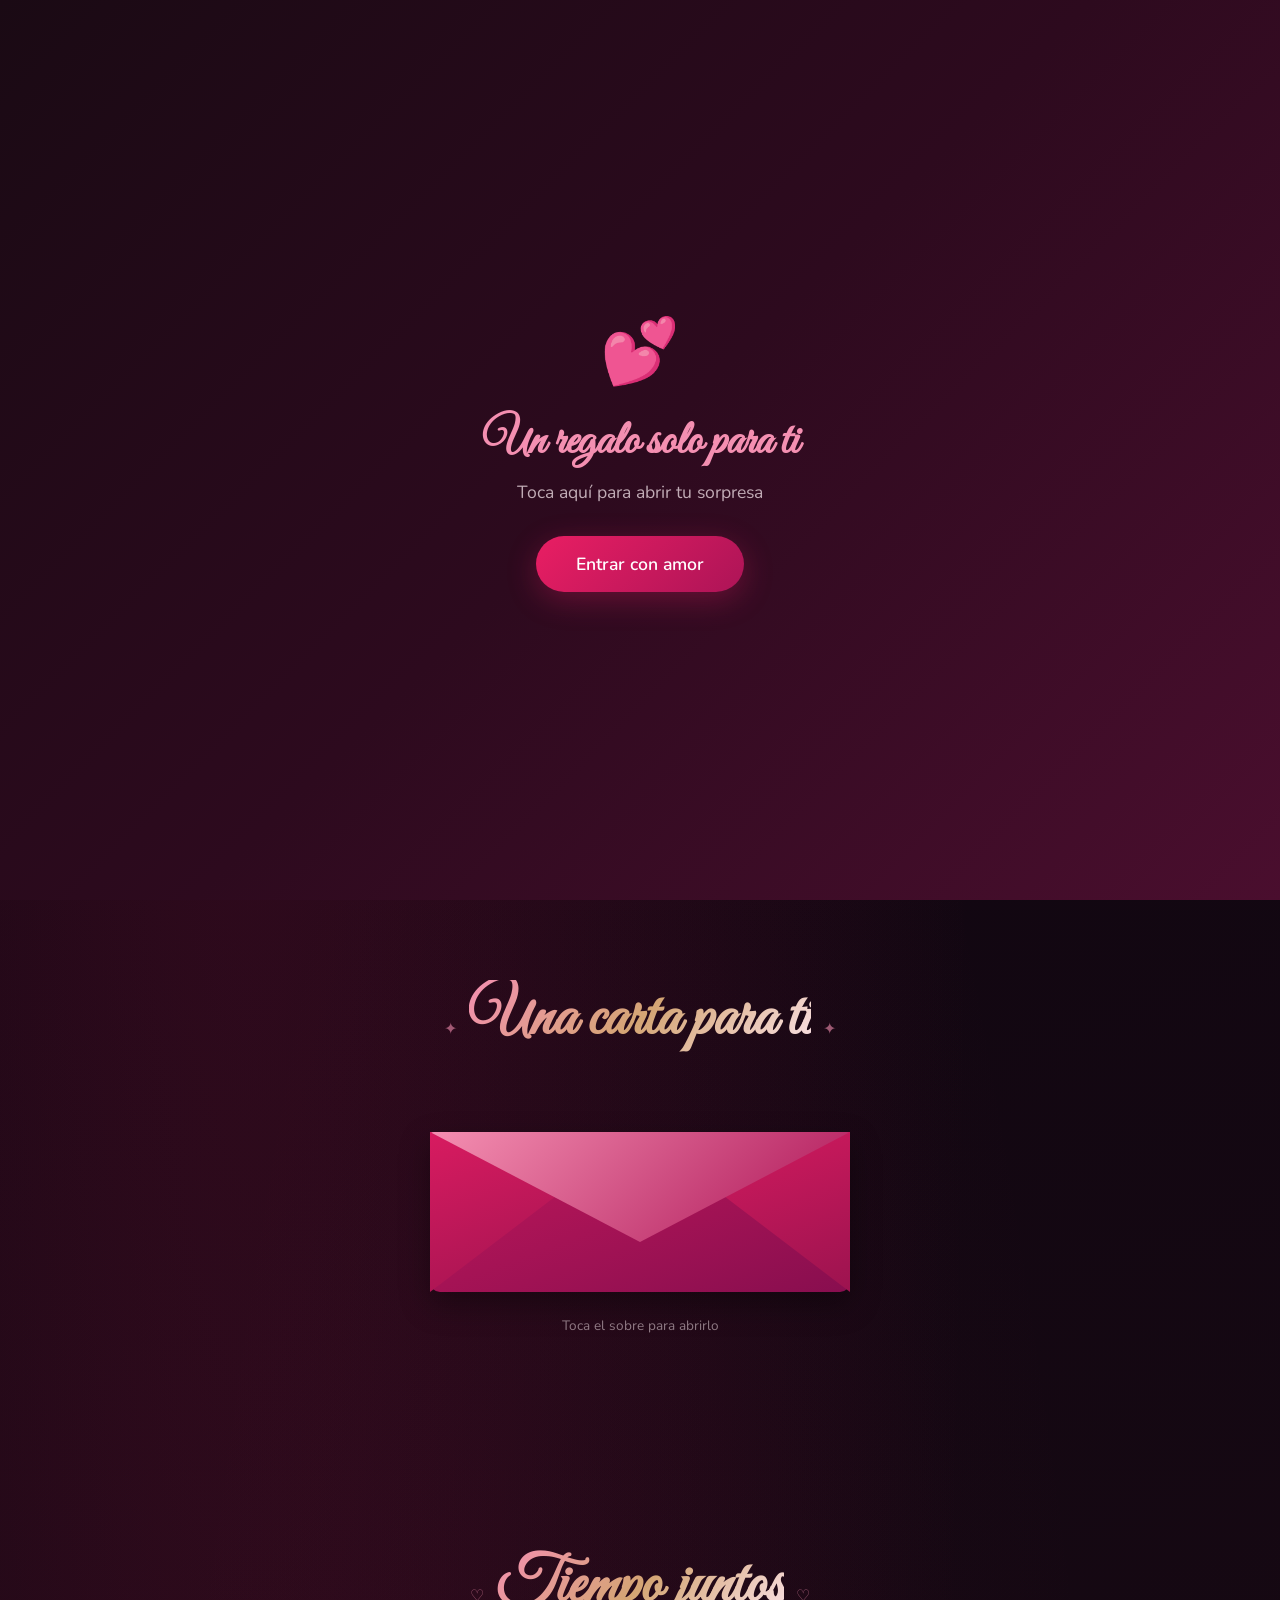
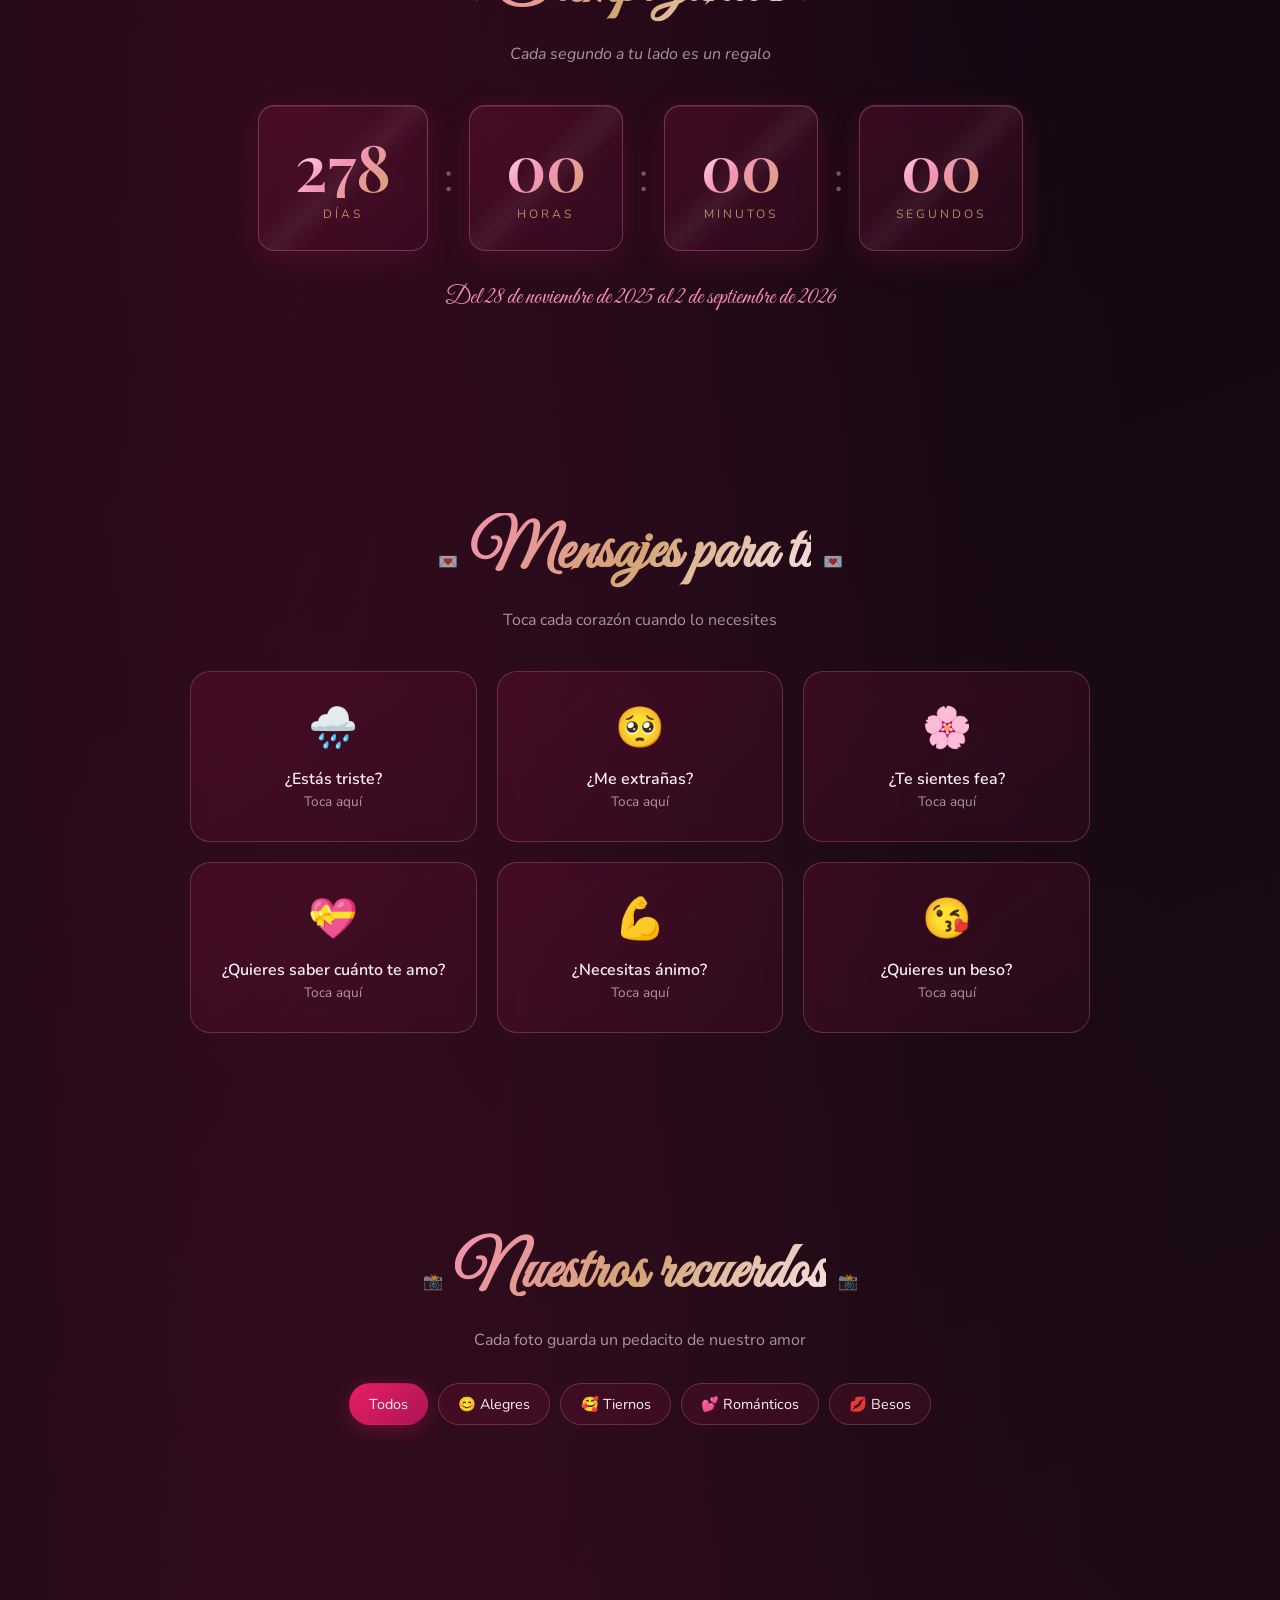
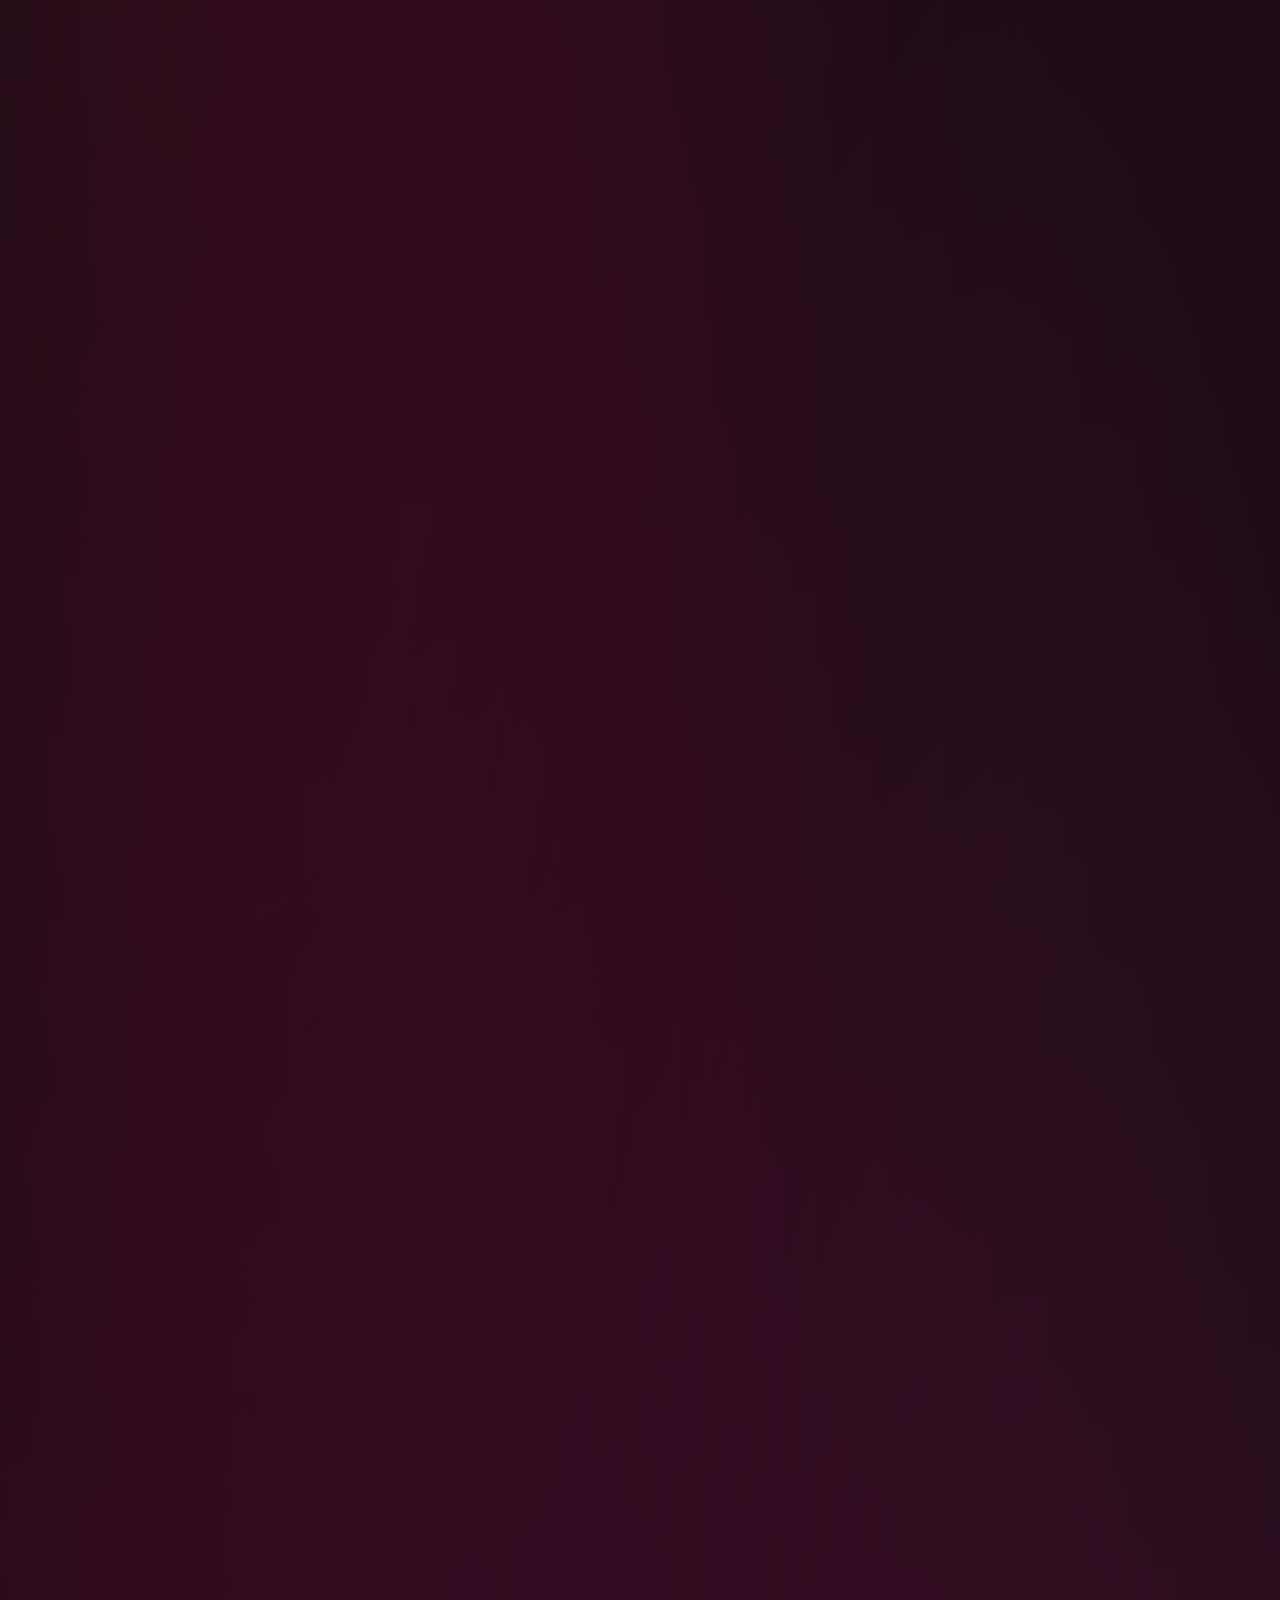
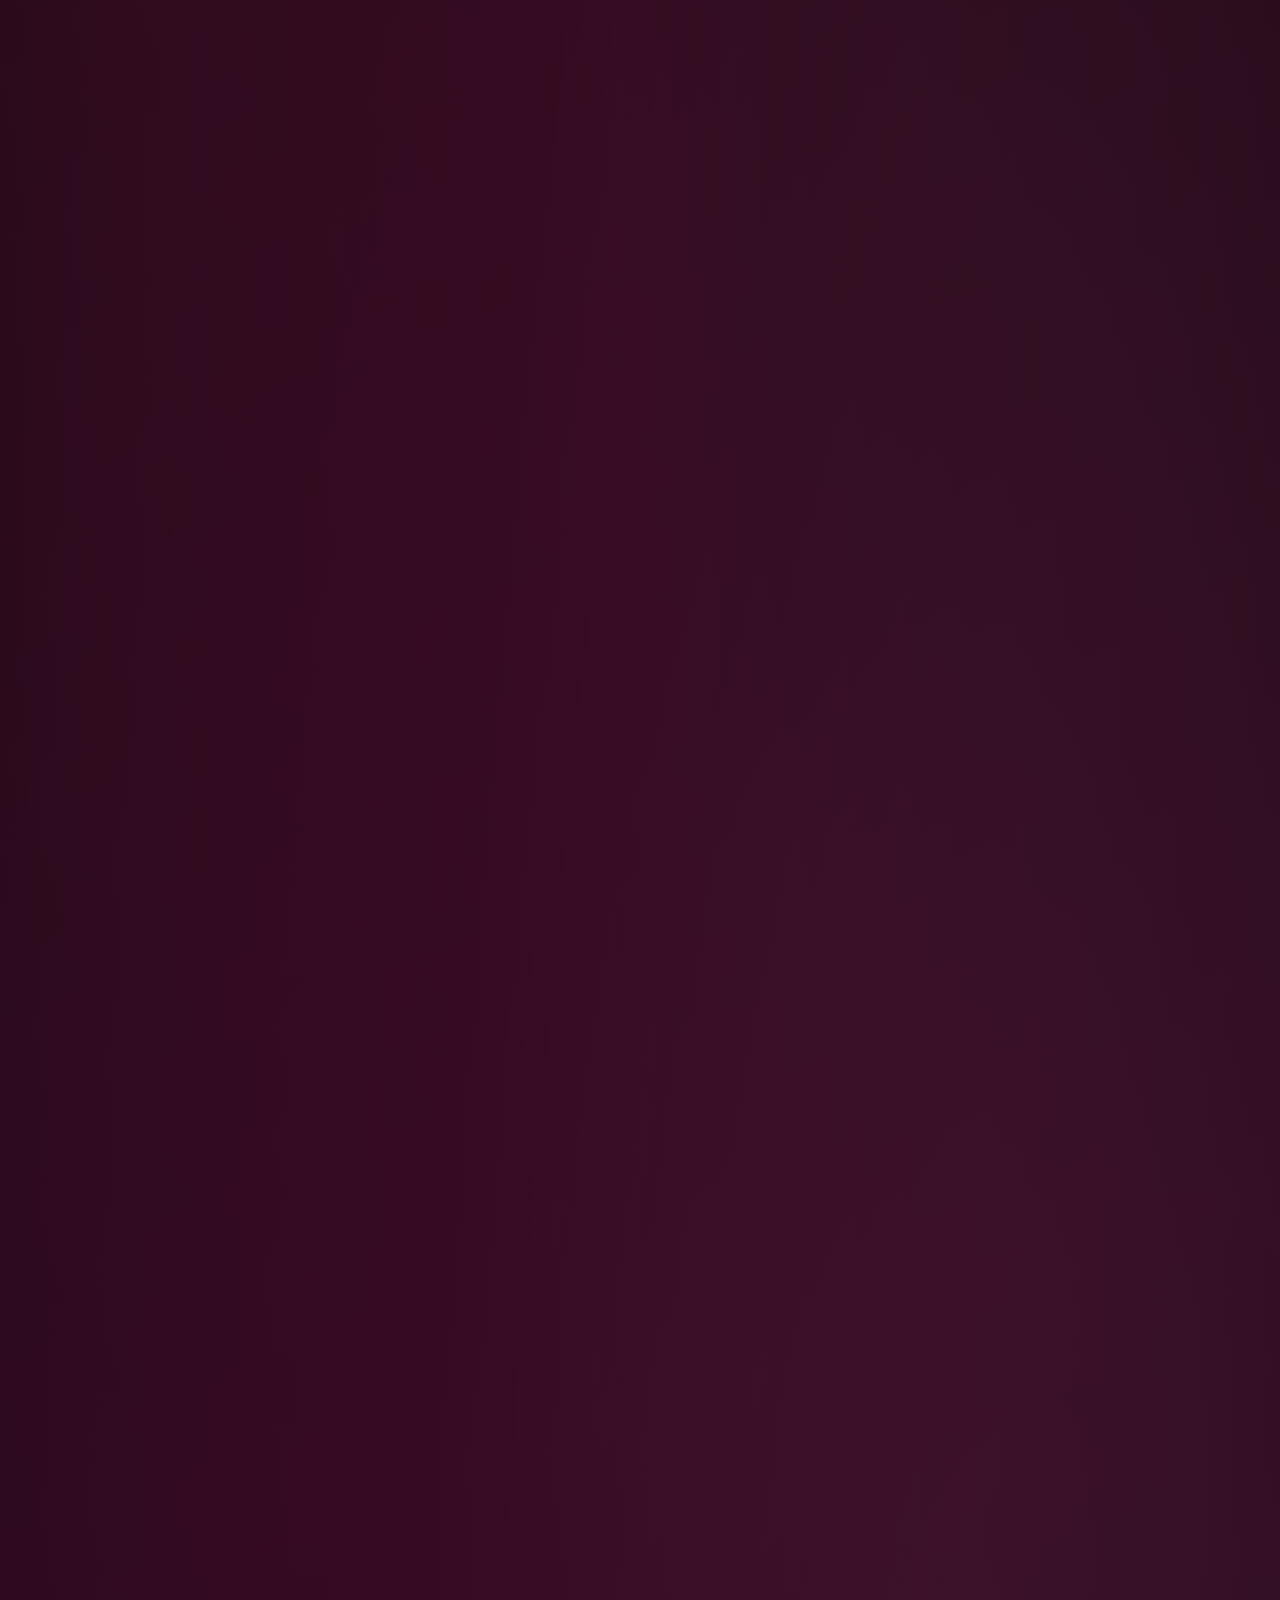
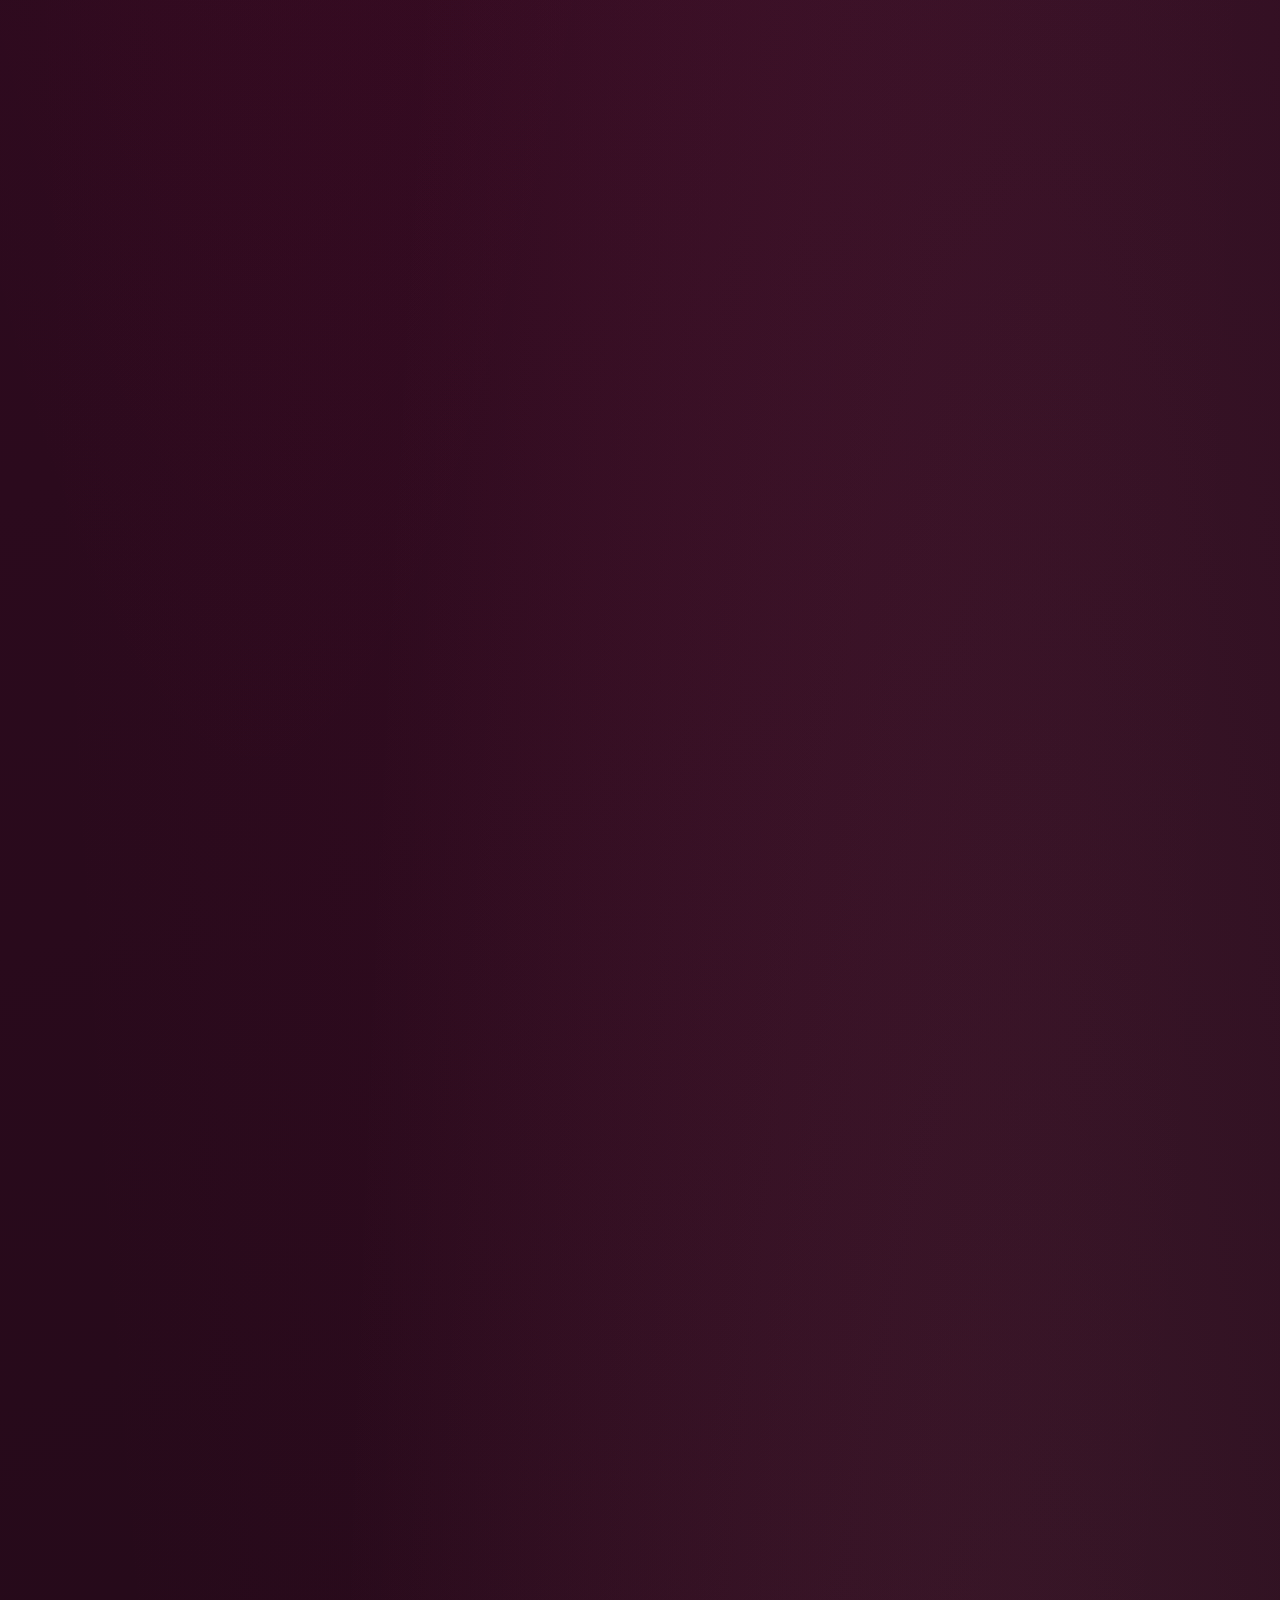
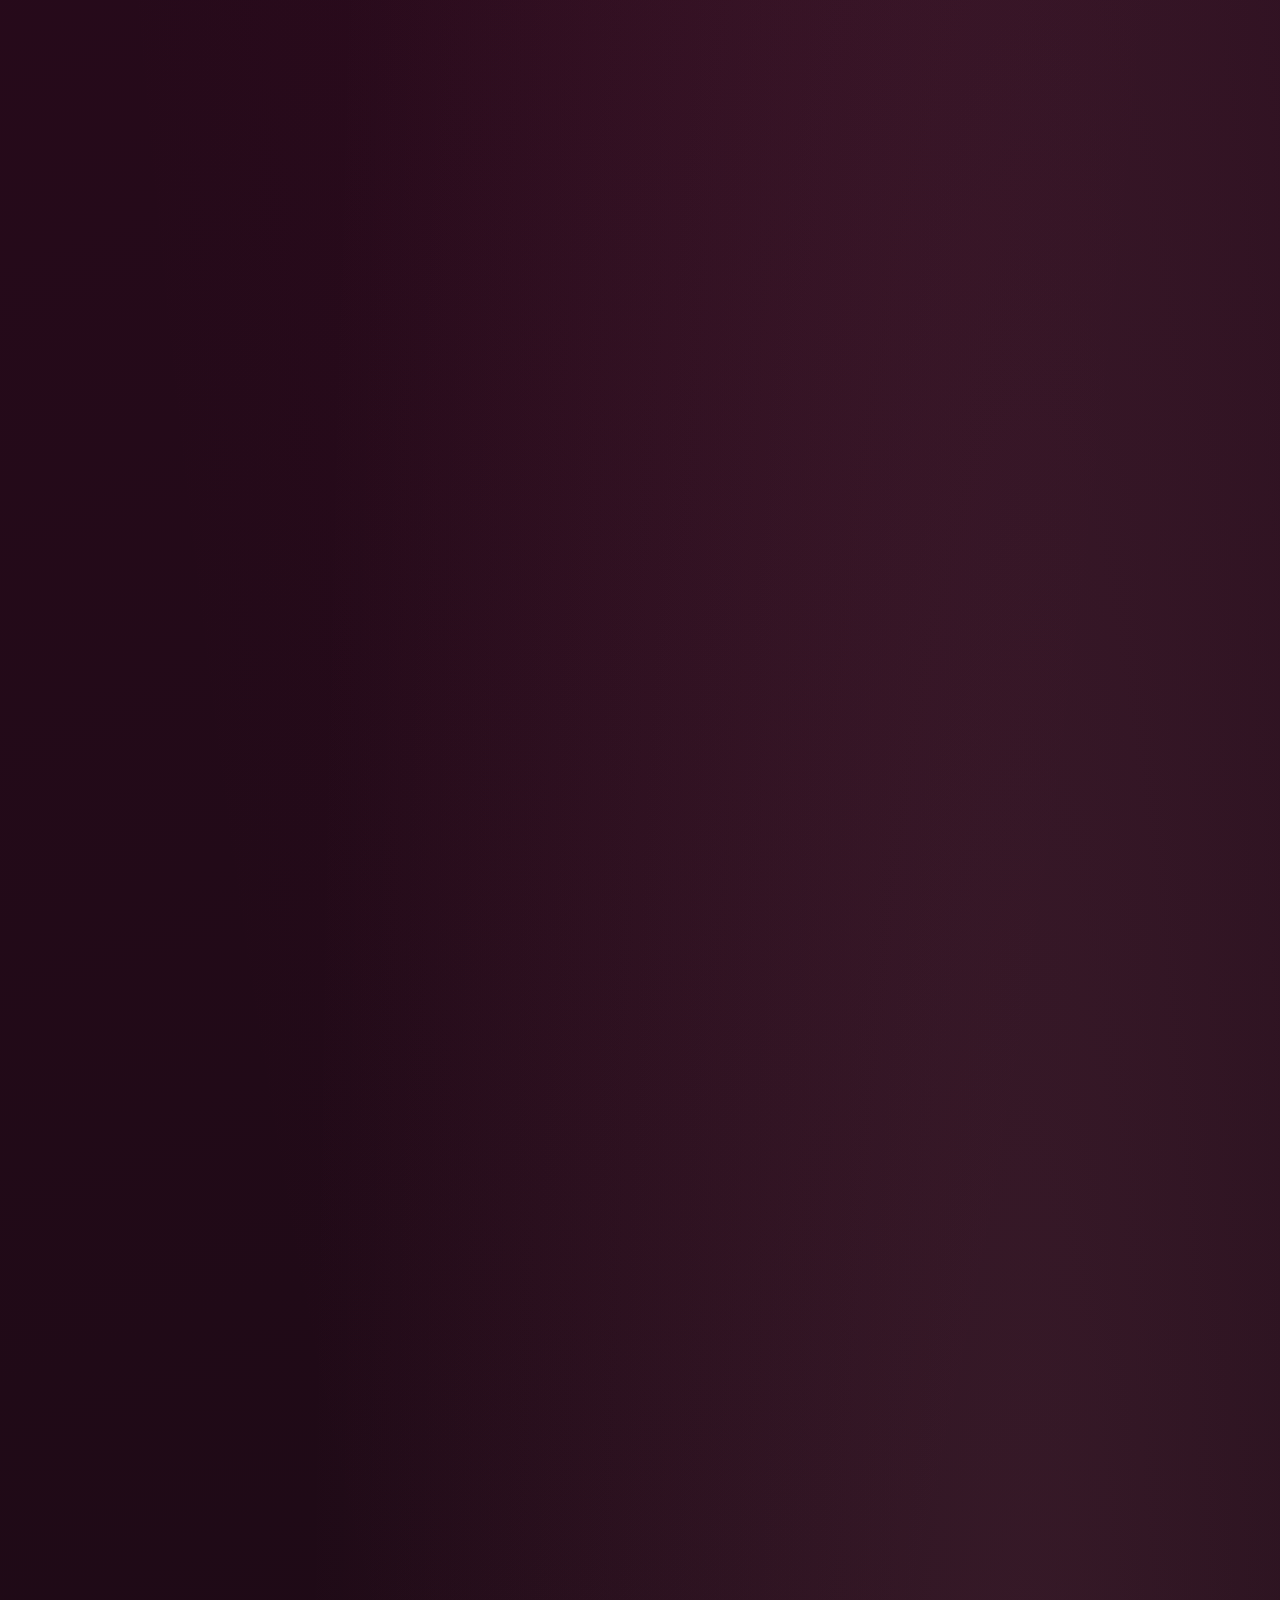
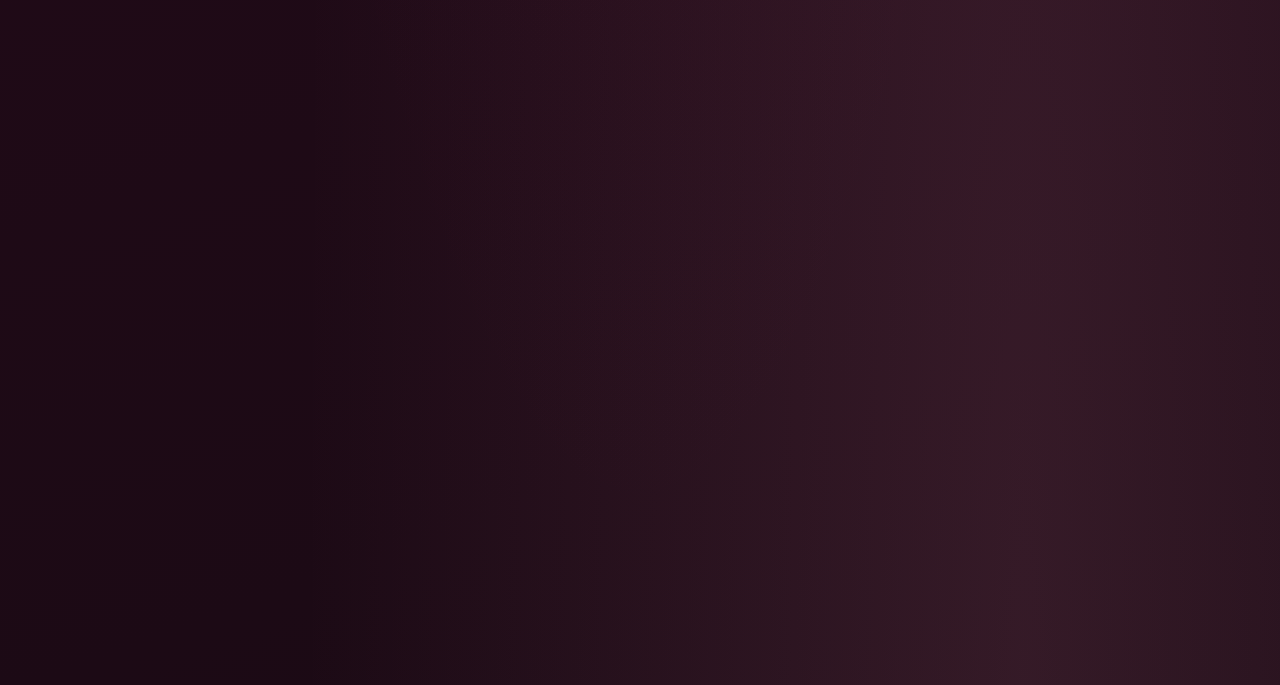
==== commit ca1050c4: "Quitar la carta de despedida de la pagina La carta queda fuera de la vista mientras se decide el dom" ====
--- a/index.html
+++ b/index.html
@@ -107,91 +107,6 @@
     <p class="contador-fecha reveal">Del 28 de noviembre de 2025 al 2 de septiembre de 2026</p>
   </section>
 
-  <!-- CARTA JANECITA -->
-  <section id="janecita" class="carta-janecita-section">
-    <div class="seccion-titulo reveal">
-      <span class="titulo-decor">✦</span>
-      <h2>Para mi Janecita</h2>
-      <span class="titulo-decor">✦</span>
-    </div>
-    <div class="carta-janecita-contenedor">
-      <div class="carta-papel carta-janecita-papel">
-        <p>Es el final mi amor, aunque mi corazon se niega a dejarte ir.</p>
-        <p>Y todavía me cuesta escribirlo. Te escribo estas palabras con todo el dolor de mi corazón, esta es la manera que encontré para sacar mi tristeza.</p>
-        <p>Durante meses imaginé que llegaría este día muy lejos, en un futuro que nunca quise conocer. Pensé que nosotros íbamos a seguir caminando juntos, que vendrían más domingos, más llamadas, más abrazos, más fotografías, más cumpleaños, más congresos, más sueños.</p>
-        <p>Pensé que algún día miraríamos hacia atrás y recordaríamos cómo nos conocimos aquel 28 de noviembre de 2025, cómo comenzamos a hablar y cómo aquel sábado dimos tantas vueltas juntos mientras nos conocíamos.</p>
-        <p>Pensé que algún día tendríamos nuestra casa.</p>
-        <p>Pensé que algún día tendríamos ese hogar que durante este tiempo habíamos platicado.</p>
-        <p>Pensé tantas cosas contigo.</p>
-        <p>Y hoy tengo que aprender a vivir con ellas sin ti.</p>
-        <p>No te voy a odiar.</p>
-        <p>Nunca podría odiar a la persona que tanto amé.</p>
-        <p>Fuiste mi niña, mi vida, mi Janecita, mi amor, mi chula, mi mami, el amor de mi vida, mi princesa, mi pequeña, mi corazón. Fuiste la persona con quien compartí una parte muy importante de mi vida.</p>
-        <p>Me quedo con tus abrazos.<br>Con tus besos.<br>Con tus caricias.</p>
-        <p>Con nuestras conversaciones interminables.</p>
-        <p>Con los domingos.</p>
-        <p>Con las veces que nos reímos hasta que nos dolía la cara.</p>
-        <p>Con las fotografías.</p>
-        <p>Con tus cartas.</p>
-        <p>Con tus pequeñas notas.</p>
-        <p>Con aquella cajita que preparaste para mí, con todo lo que te enseñe el sábado que viniste.</p>
-        <p>Con cada palabra bonita que alguna vez me dijiste. Con "Te amo mi niño", "Te amo mi amor", "Te amo mi bebé" y "Te amo 3 millones". Nunca olvidare todas las veces que me dijiste que me amabas.</p>
-        <p>Me quedo incluso con nuestras dificultades, porque también aprendimos de ellas. Hubo momentos en los que pensamos que cada discusión nos ayudaría a conocernos mejor, a comunicarnos mejor y a querernos mejor.</p>
-        <p>Quizá la vida decidió enseñarnos algo diferente.</p>
-        <p>Hoy me duele.</p>
-        <p>Me duele muchísimo.<br>Mi corazón esta en mil pedazos.</p>
-        <p>Siento como si una parte de mi vida se hubiera ido contigo.</p>
-        <p>Tengo ganas de buscarte.</p>
-        <p>Tengo ganas de abrazarte.</p>
-        <p>Tengo ganas de decirte una vez más cuánto te amo y pedirte que no te vayas.</p>
-        <p>Pero también sé que tengo que respetar tu decisión.</p>
-        <p>No voy a perseguirte.</p>
-        <p>No voy a obligarte a quedarte.</p>
-        <p>Voy a dejarte ir aunque mi corazón todavía no quiera hacerlo.<br>voy a dejarte ir aunque me duela tanto.</p>
-        <p>Ojalá seas feliz.</p>
-        <p>Ojalá cumplas todos tus sueños.</p>
-        <p>Quiero que te tomes esa foto el día 17 y lo celebres como un logro mas de todo tu trabajo y dedicación. Quiero que sepas que estaré muy orgulloso de ti y de todo lo que estas logrando.<br>Ojalá termines tu carrera, encuentres ese trabajo que deseas, logres todo aquello por lo que quieres luchar y encuentres paz dentro de ti.</p>
-        <p>Yo también voy a intentarlo.</p>
-        <p>Voy a terminar mi carrera.</p>
-        <p>Voy a trabajar.</p>
-        <p>Voy a cuidar de mi familia.</p>
-        <p>Voy a seguir con mis proyectos.</p>
-        <p>Voy a seguir con mi vida.</p>
-        <p>Y algún día, cuando recuerde estos casi siete meses, quizá ya no lo haga con lágrimas.</p>
-        <p>Quizá pueda sonreír.</p>
-        <p>Porque alguna vez fui muy feliz contigo.</p>
-        <p>Y aunque nuestra historia terminó, eso no hace que deje de haber sido hermosa.</p>
-        <p>Gracias,  mi Janecita.</p>
-        <p>Gracias por haber llegado a mi vida.</p>
-        <p>Gracias por haberme amado.</p>
-        <p>Gracias por cada día.</p>
-        <p>Gracias por cada abrazo.</p>
-        <p>Gracias por cada beso.</p>
-        <p>Gracias por cada palabra.</p>
-        <p>Gracias por todos nuestros sueños.</p>
-        <p>Y gracias incluso por haberme enseñado que amar también significa saber respetar cuando la otra persona decide tomar otro camino.</p>
-        <p>Hoy no sé cómo será mi vida sin ti.</p>
-        <p>Pero voy a aprender.</p>
-        <p>No porque haya dejado de amarte.</p>
-        <p>Sino porque tengo que seguir viviendo.</p>
-        <p>Y quizá algún día, cuando mire esta página y vea todo lo que escribí sobre nosotros, pueda decir:</p>
-        <p><em>"Yo la amé con todo mi corazón."</em></p>
-        <p>Y eso será suficiente.</p>
-        <p>No sé qué nos depare el futuro.</p>
-        <p>No voy a esperarte.</p>
-        <p>No voy a detener mi vida.</p>
-        <p>Pero tampoco voy a negar lo que significaste para mí.</p>
-        <p>Porque fuiste parte de mi historia.</p>
-        <p>Y siempre serás un recuerdo importante de ella.</p>
-        <p>Hasta siempre, mi Janecita.</p>
-        <p>Te amé.</p>
-        <p>Te amo.</p>
-        <p>Y algún día, cuando el dolor haya pasado, simplemente recordaré que una vez te amé profundamente.</p>
-        <p>Gracias por haber sido parte de mi vida, mi Amor.</p>
-      </div>
-    </div>
-  </section>
-
   <!-- INTERACTIVO -->
   <section id="interactivo" class="interactivo-section">
     <div class="seccion-titulo reveal">
--- a/style.css
+++ b/style.css
@@ -468,31 +468,6 @@
   transition: opacity 0.4s ease, visibility 0.4s ease;
 }
 
-/* CARTA JANECITA */
-.carta-janecita-section {
-  padding: 100px 20px;
-  max-width: 700px;
-  margin: 0 auto;
-}
-
-.carta-janecita-contenedor {
-  margin: 2.5rem auto 0;
-  width: 100%;
-}
-
-.carta-janecita-papel {
-  padding: 2.5rem 2rem;
-  border-radius: 8px;
-  box-shadow: 0 15px 50px rgba(0, 0, 0, 0.35);
-}
-
-.carta-janecita-papel p {
-  margin-bottom: 1rem;
-  font-size: 0.95rem;
-  line-height: 1.9;
-  color: #4a0e2e;
-}
-
 /* CONTADOR */
 .contador-section {
   padding: 100px 20px;
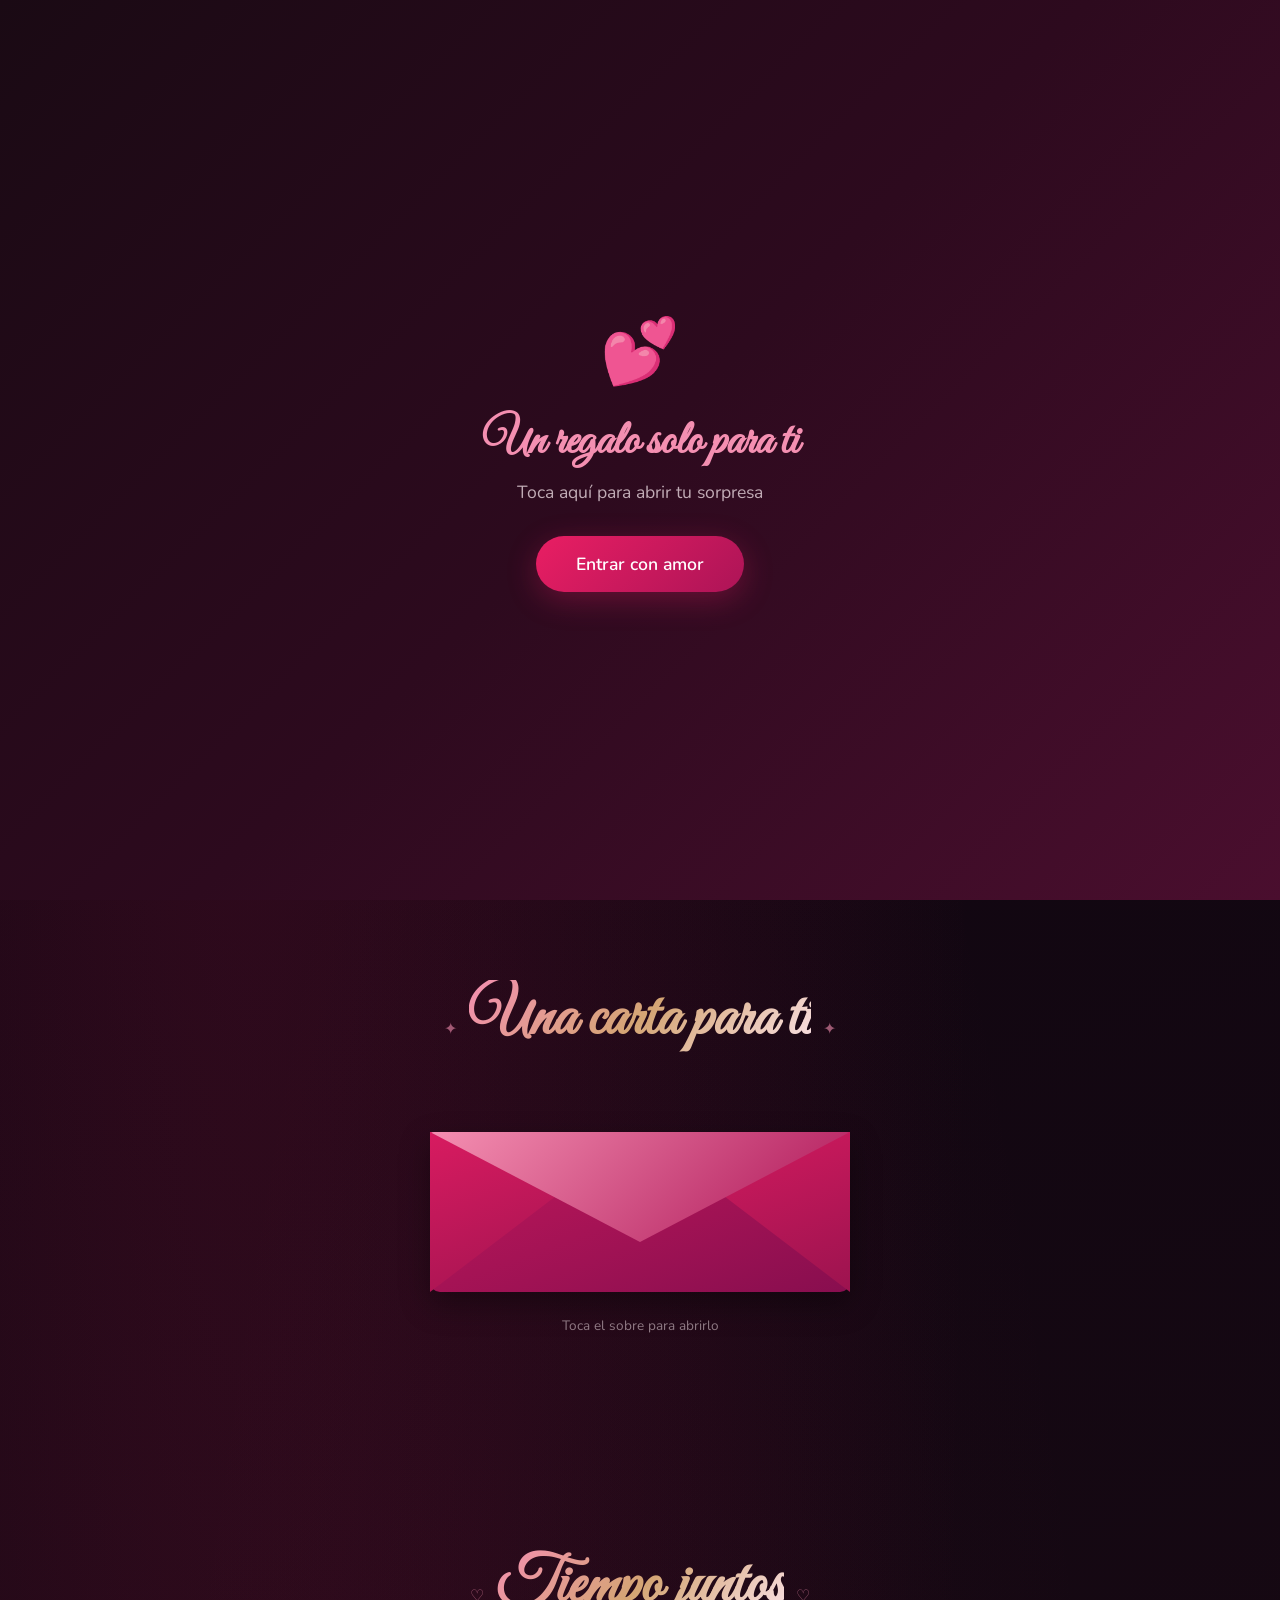
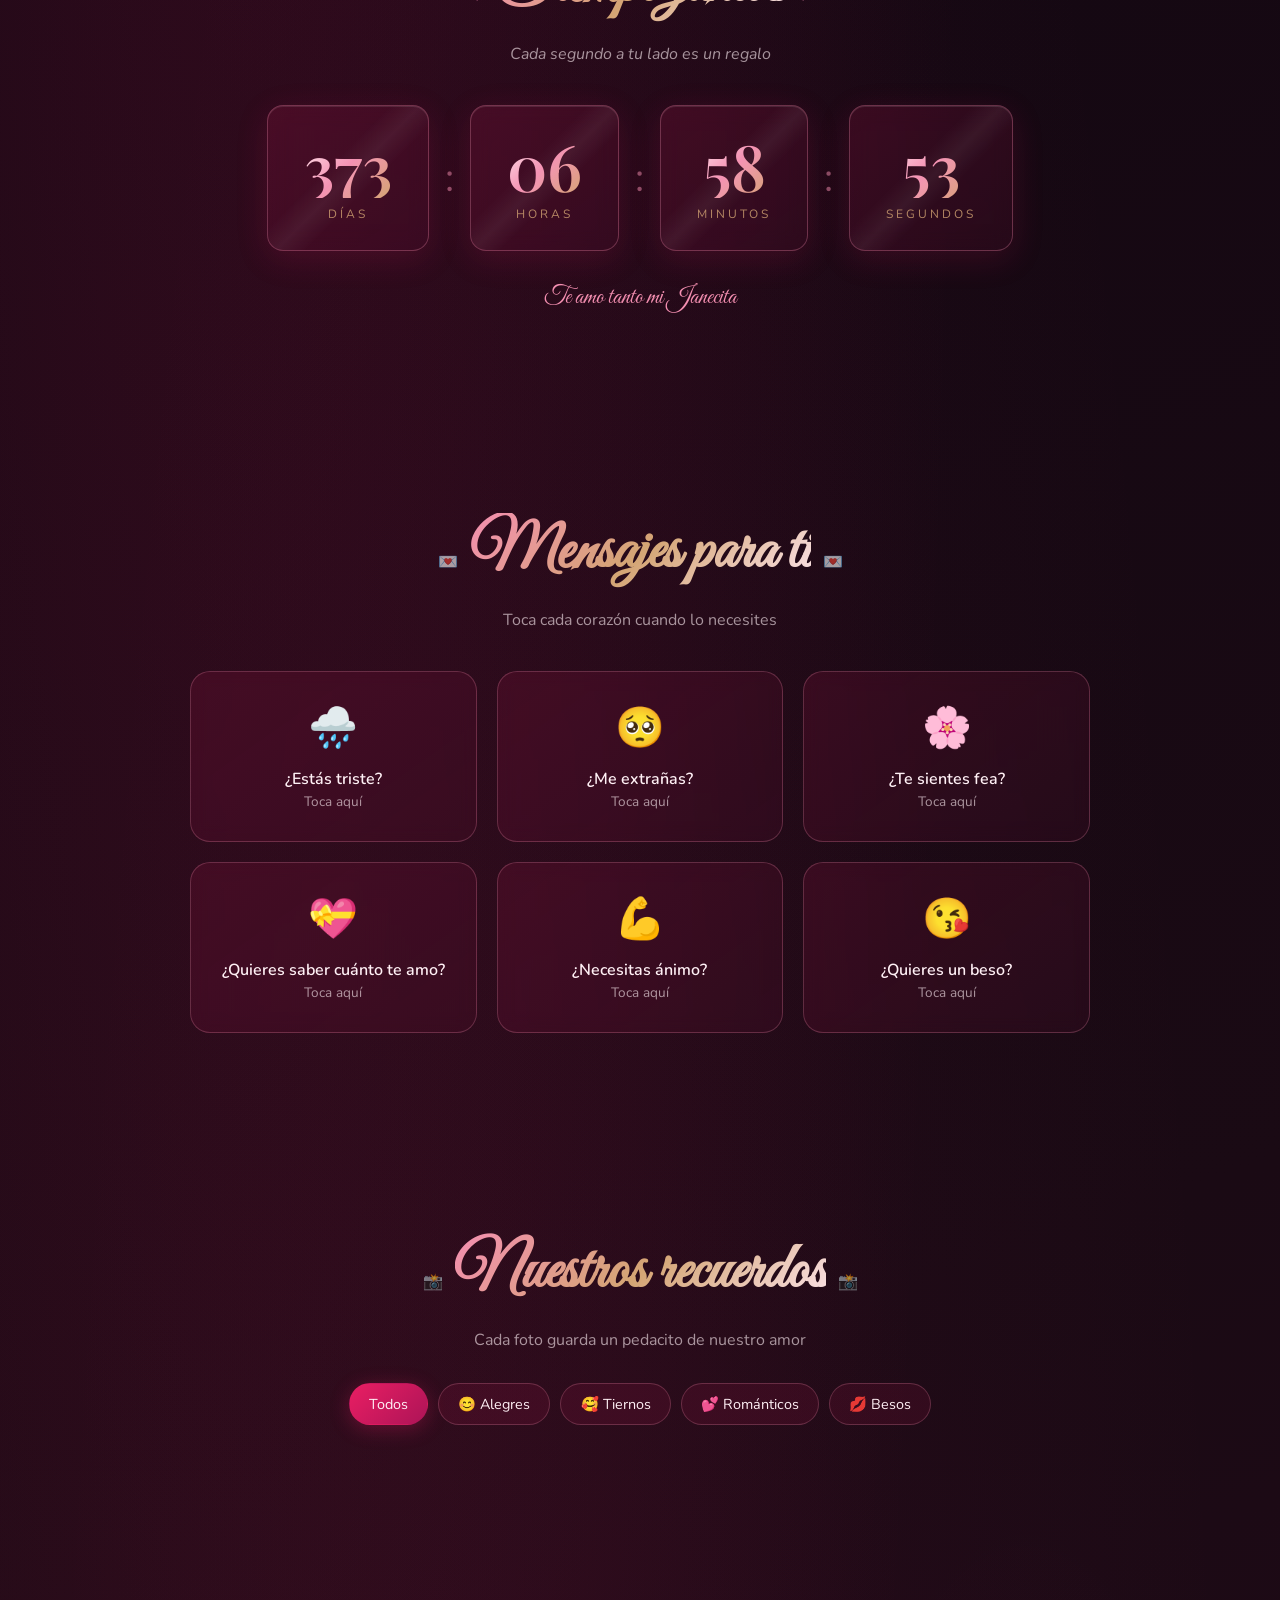
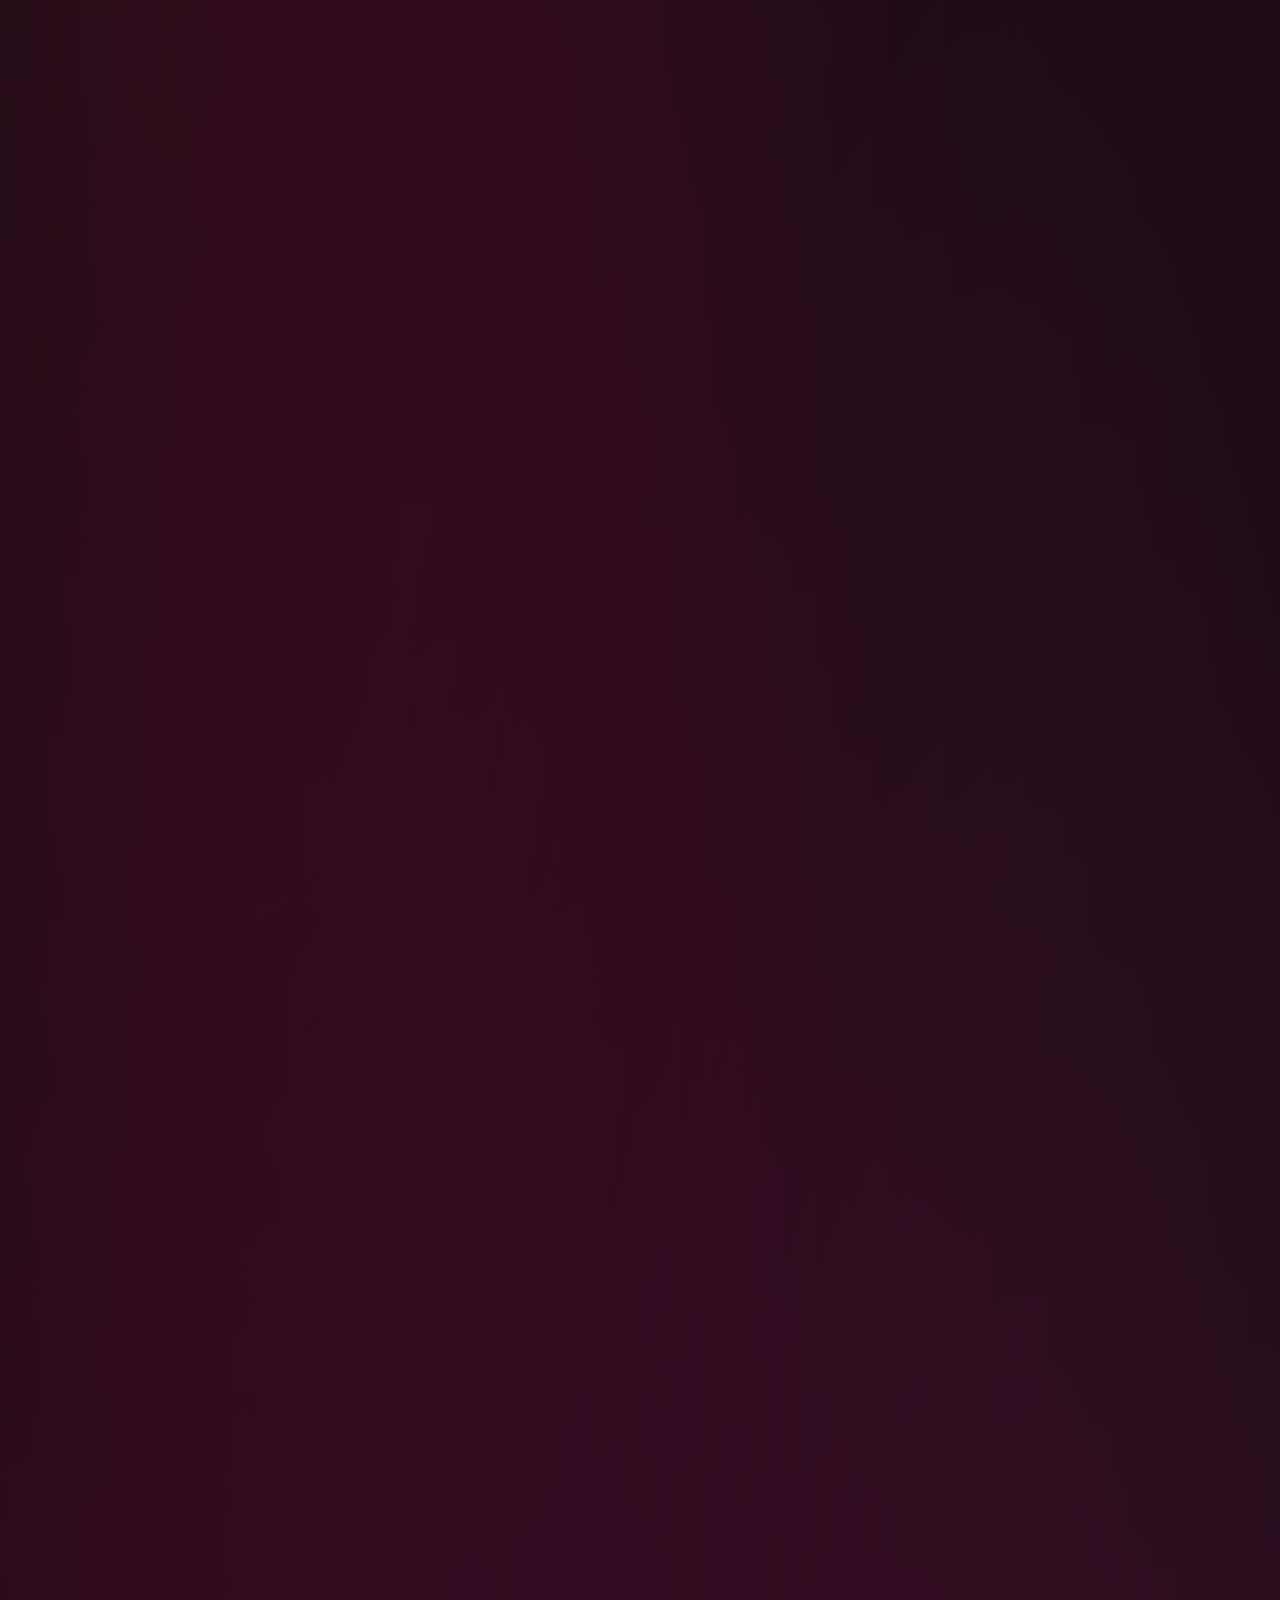
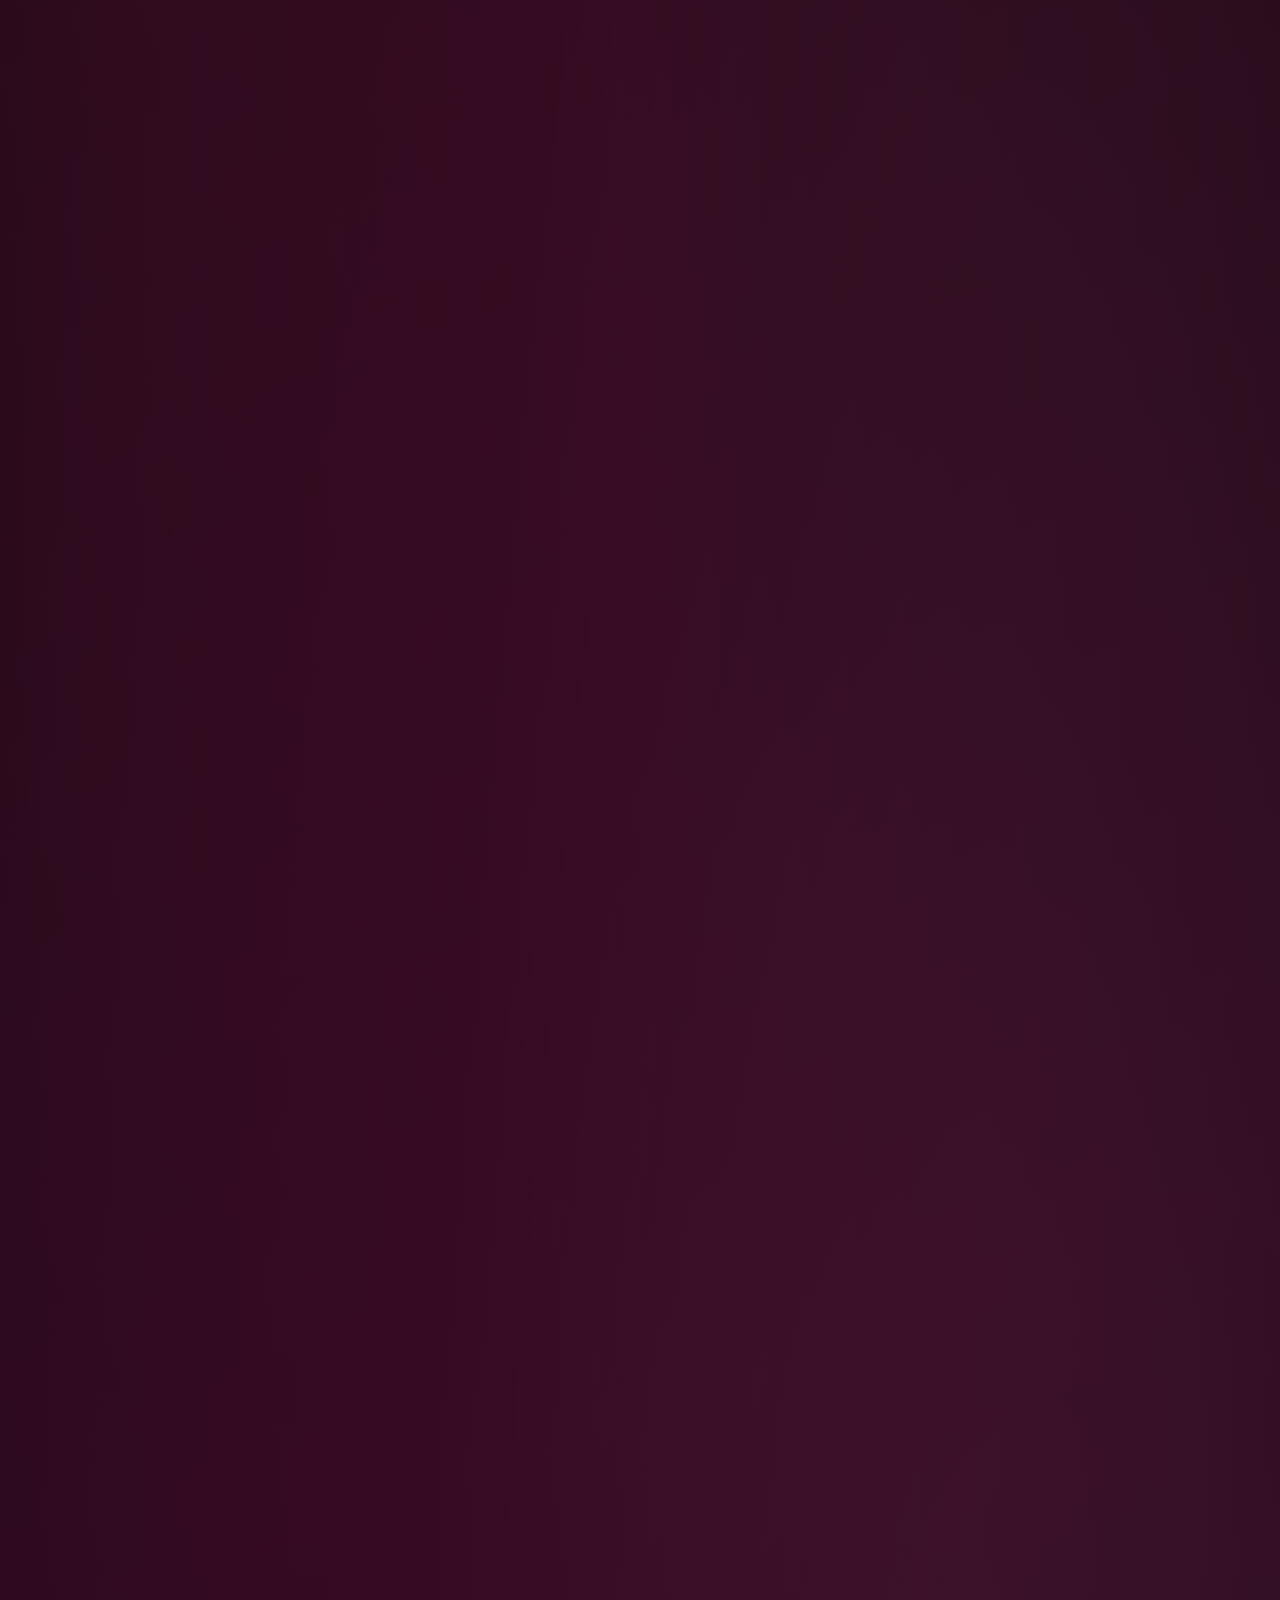
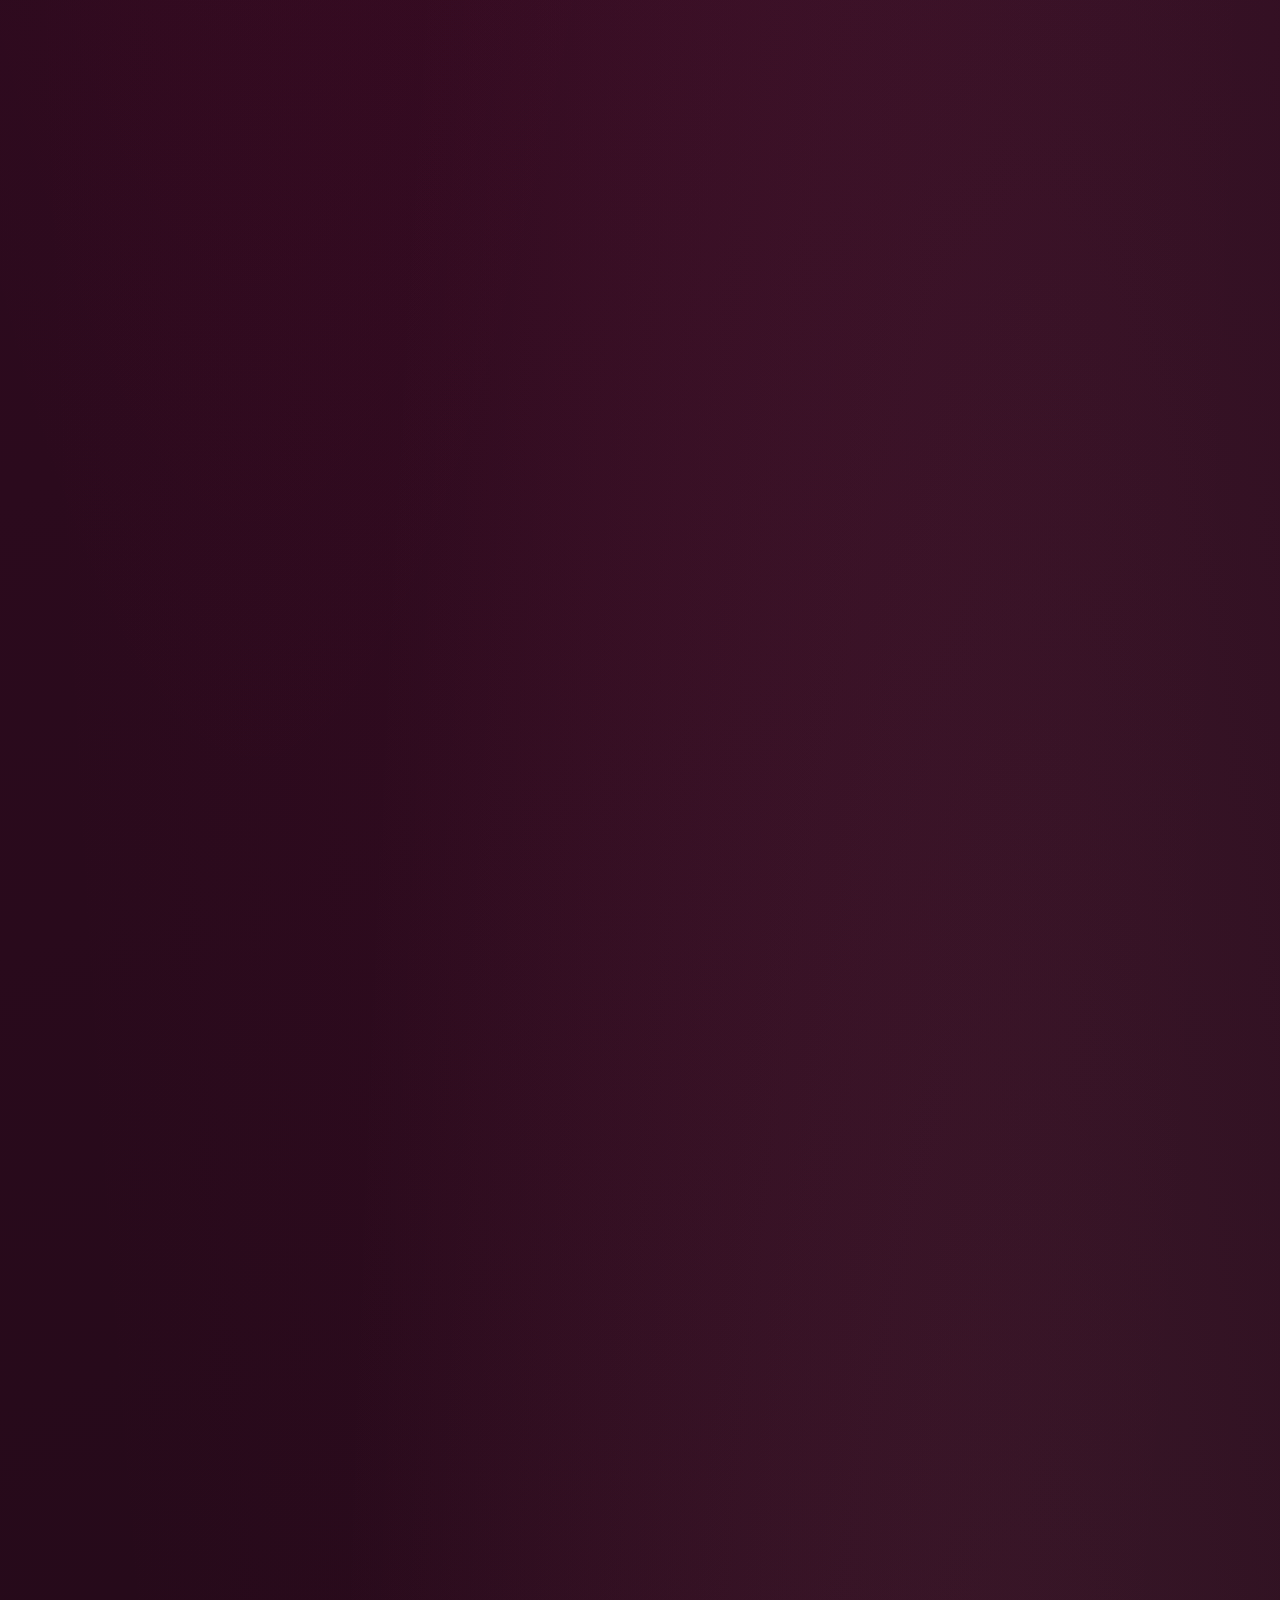
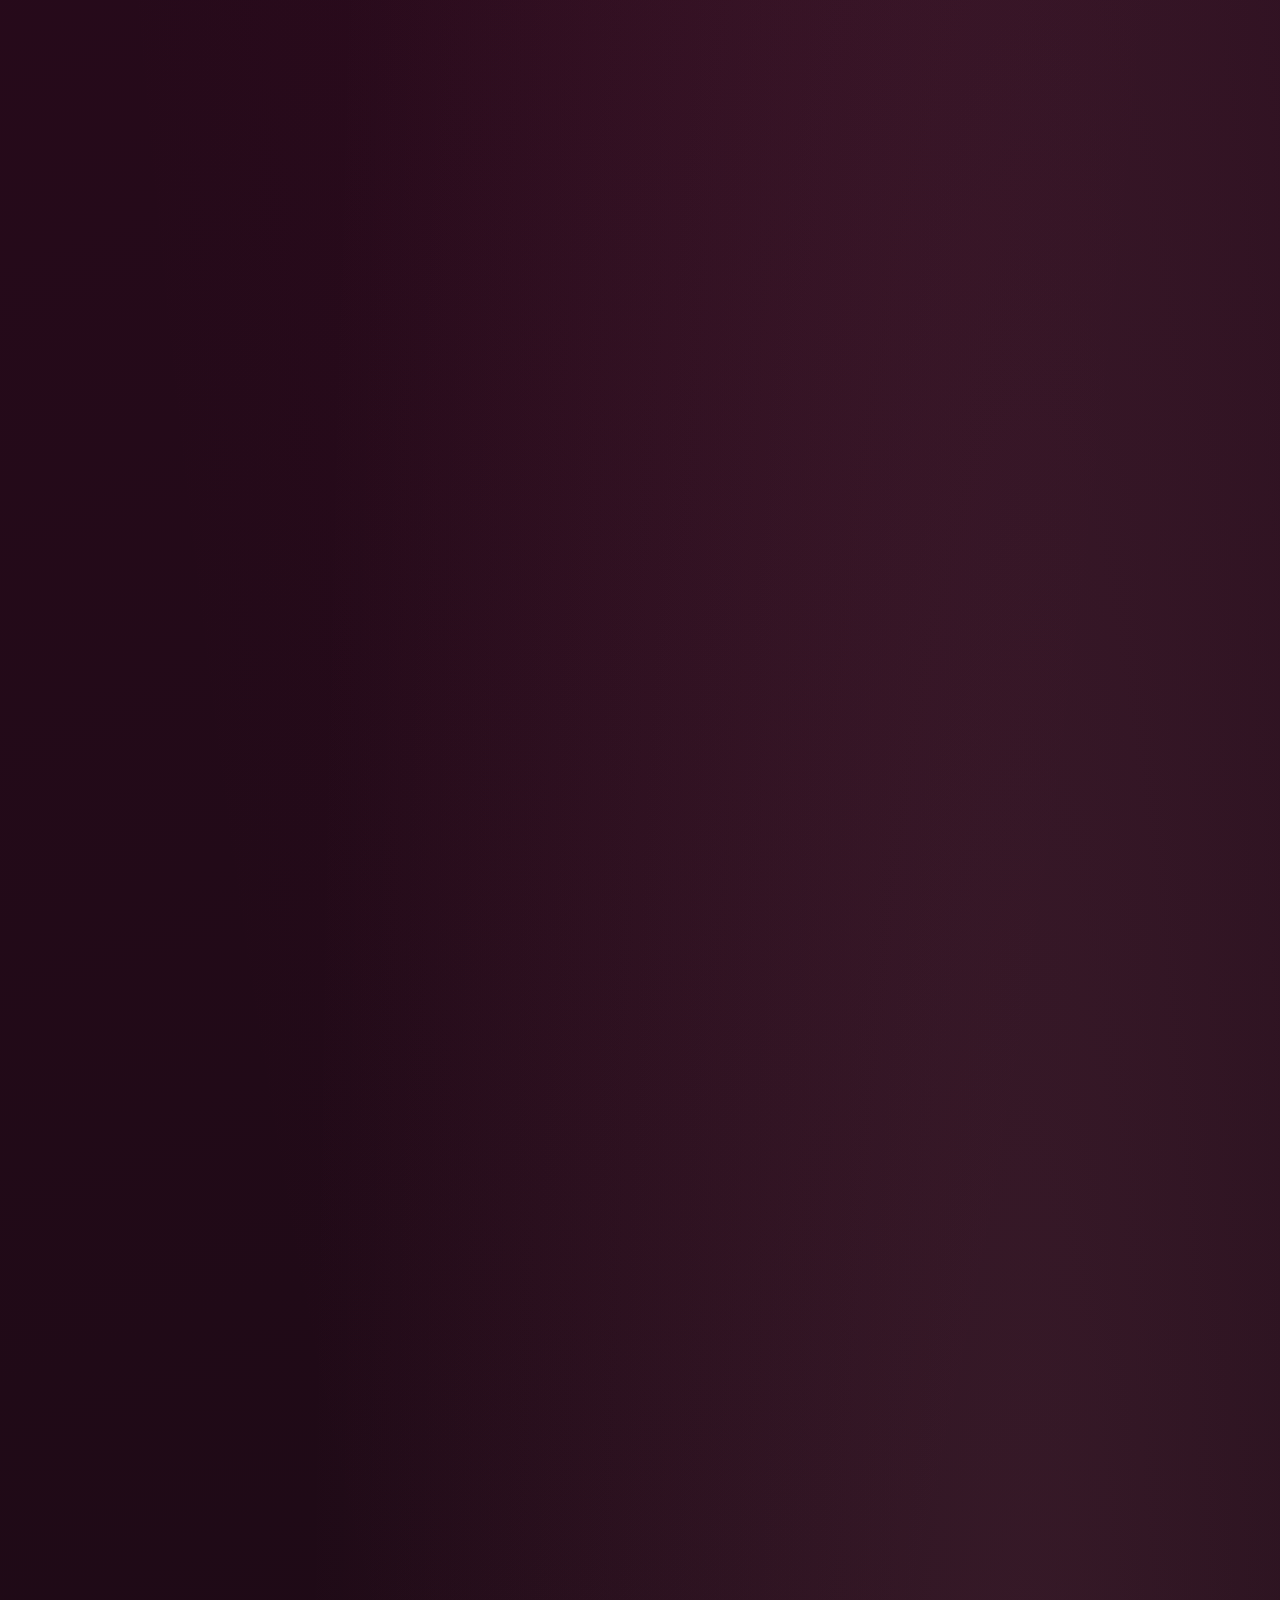
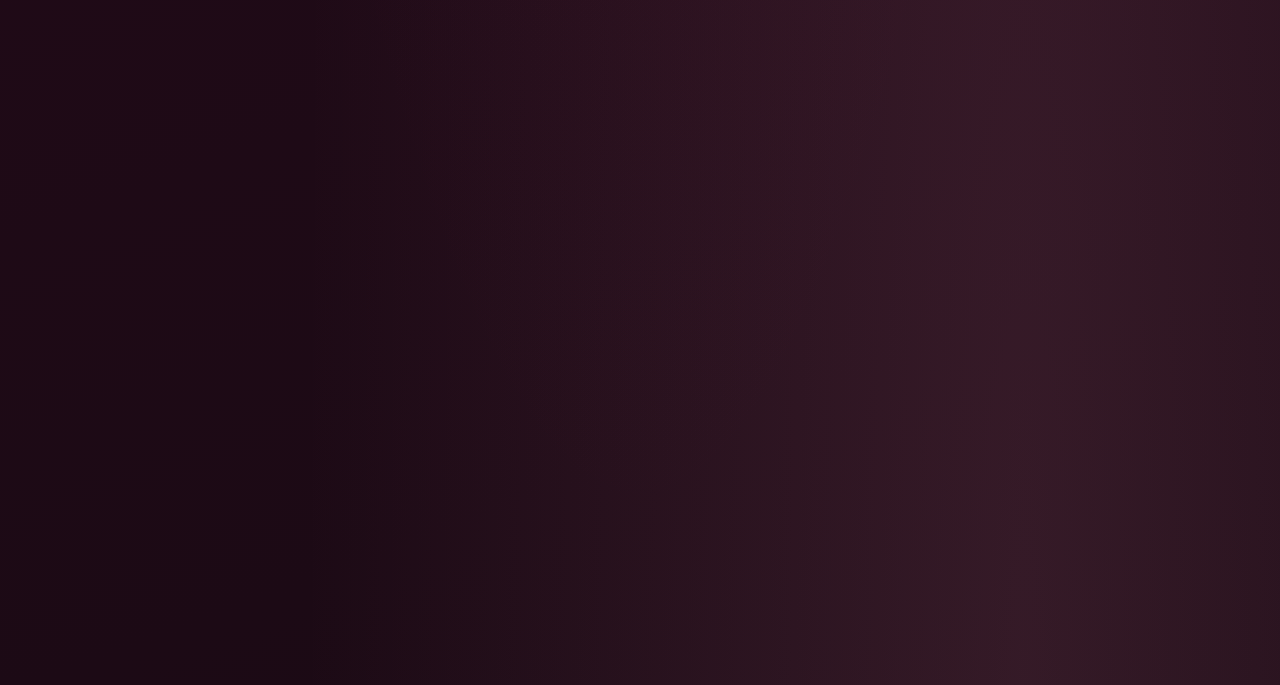
==== commit c45ff757: "Reanudar contador de tiempo juntos y actualizar frase El contador vuelve a avanzar desde el 28 de no" ====
--- a/index.html
+++ b/index.html
@@ -104,7 +104,7 @@
         <div class="contador-label">Segundos</div>
       </div>
     </div>
-    <p class="contador-fecha reveal">Del 28 de noviembre de 2025 al 2 de septiembre de 2026</p>
+    <p class="contador-fecha reveal">Te amo tanto mi Janecita</p>
   </section>
 
   <!-- INTERACTIVO -->
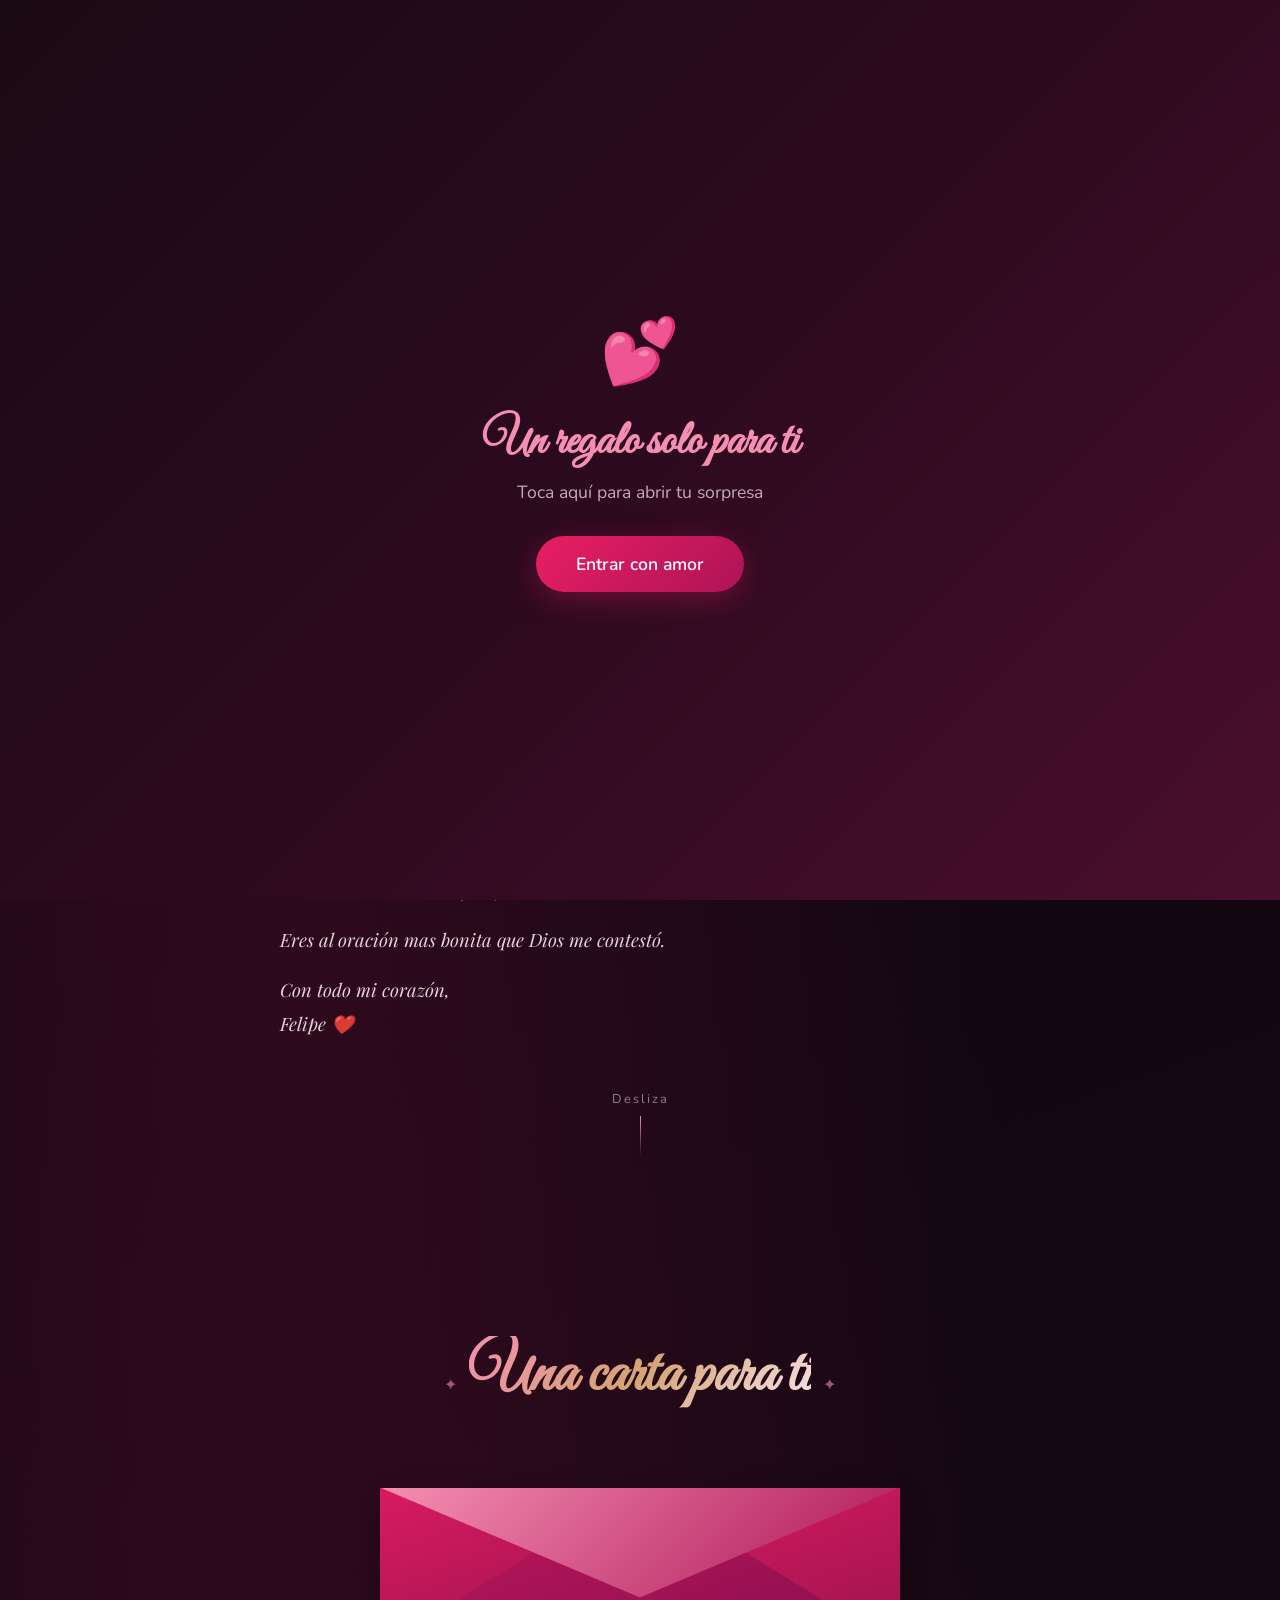
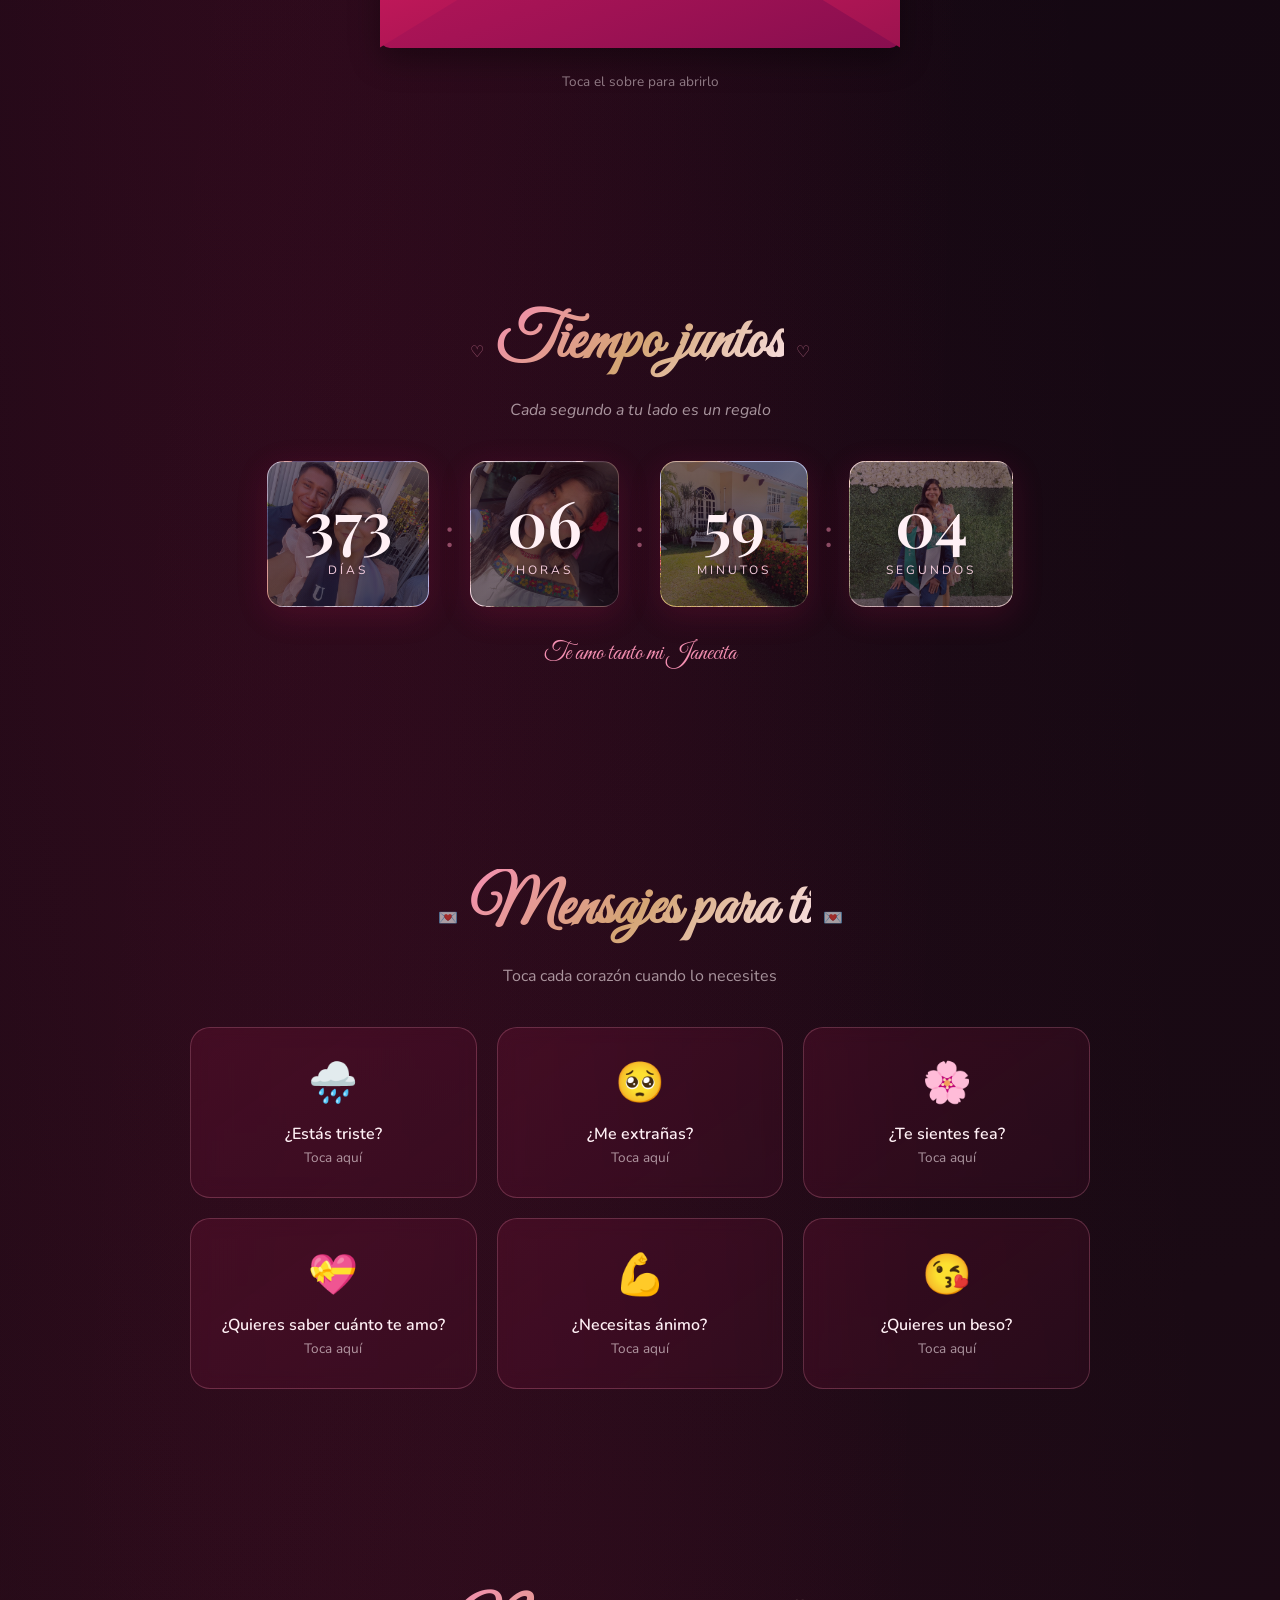
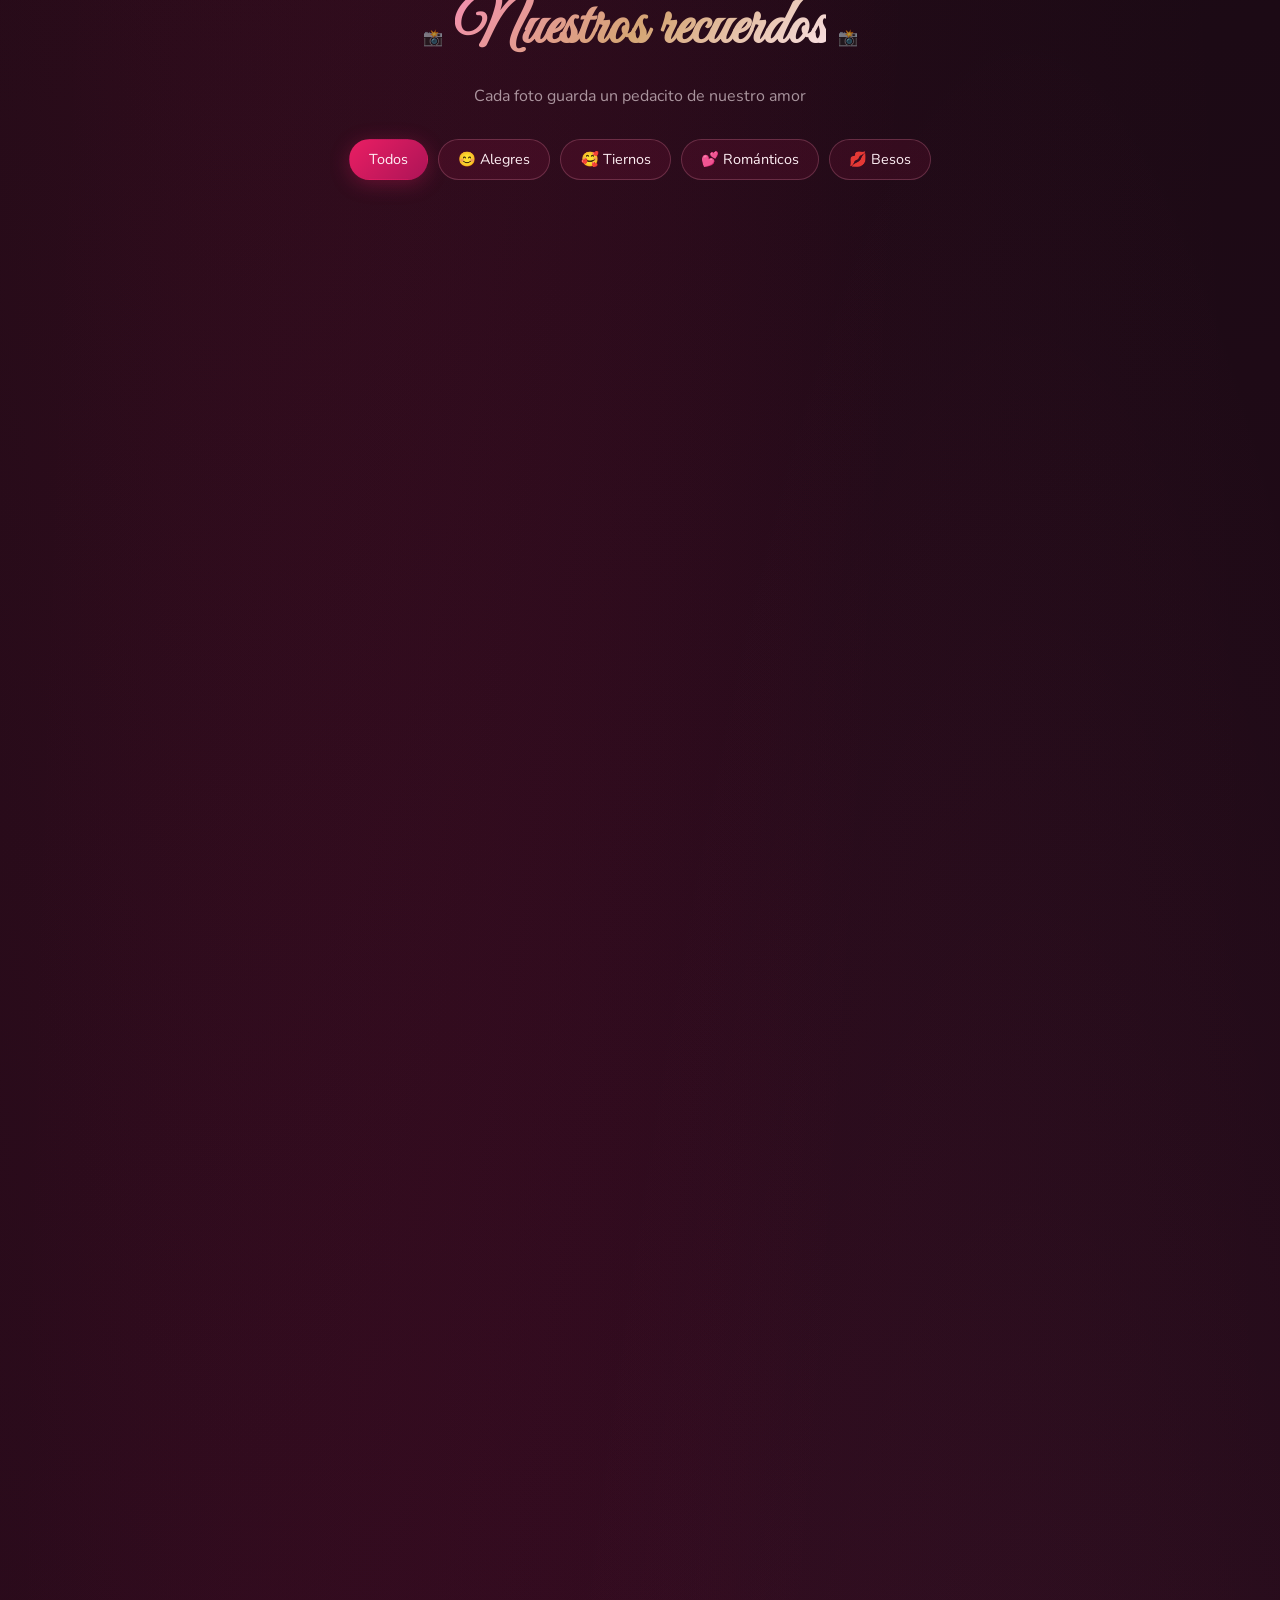
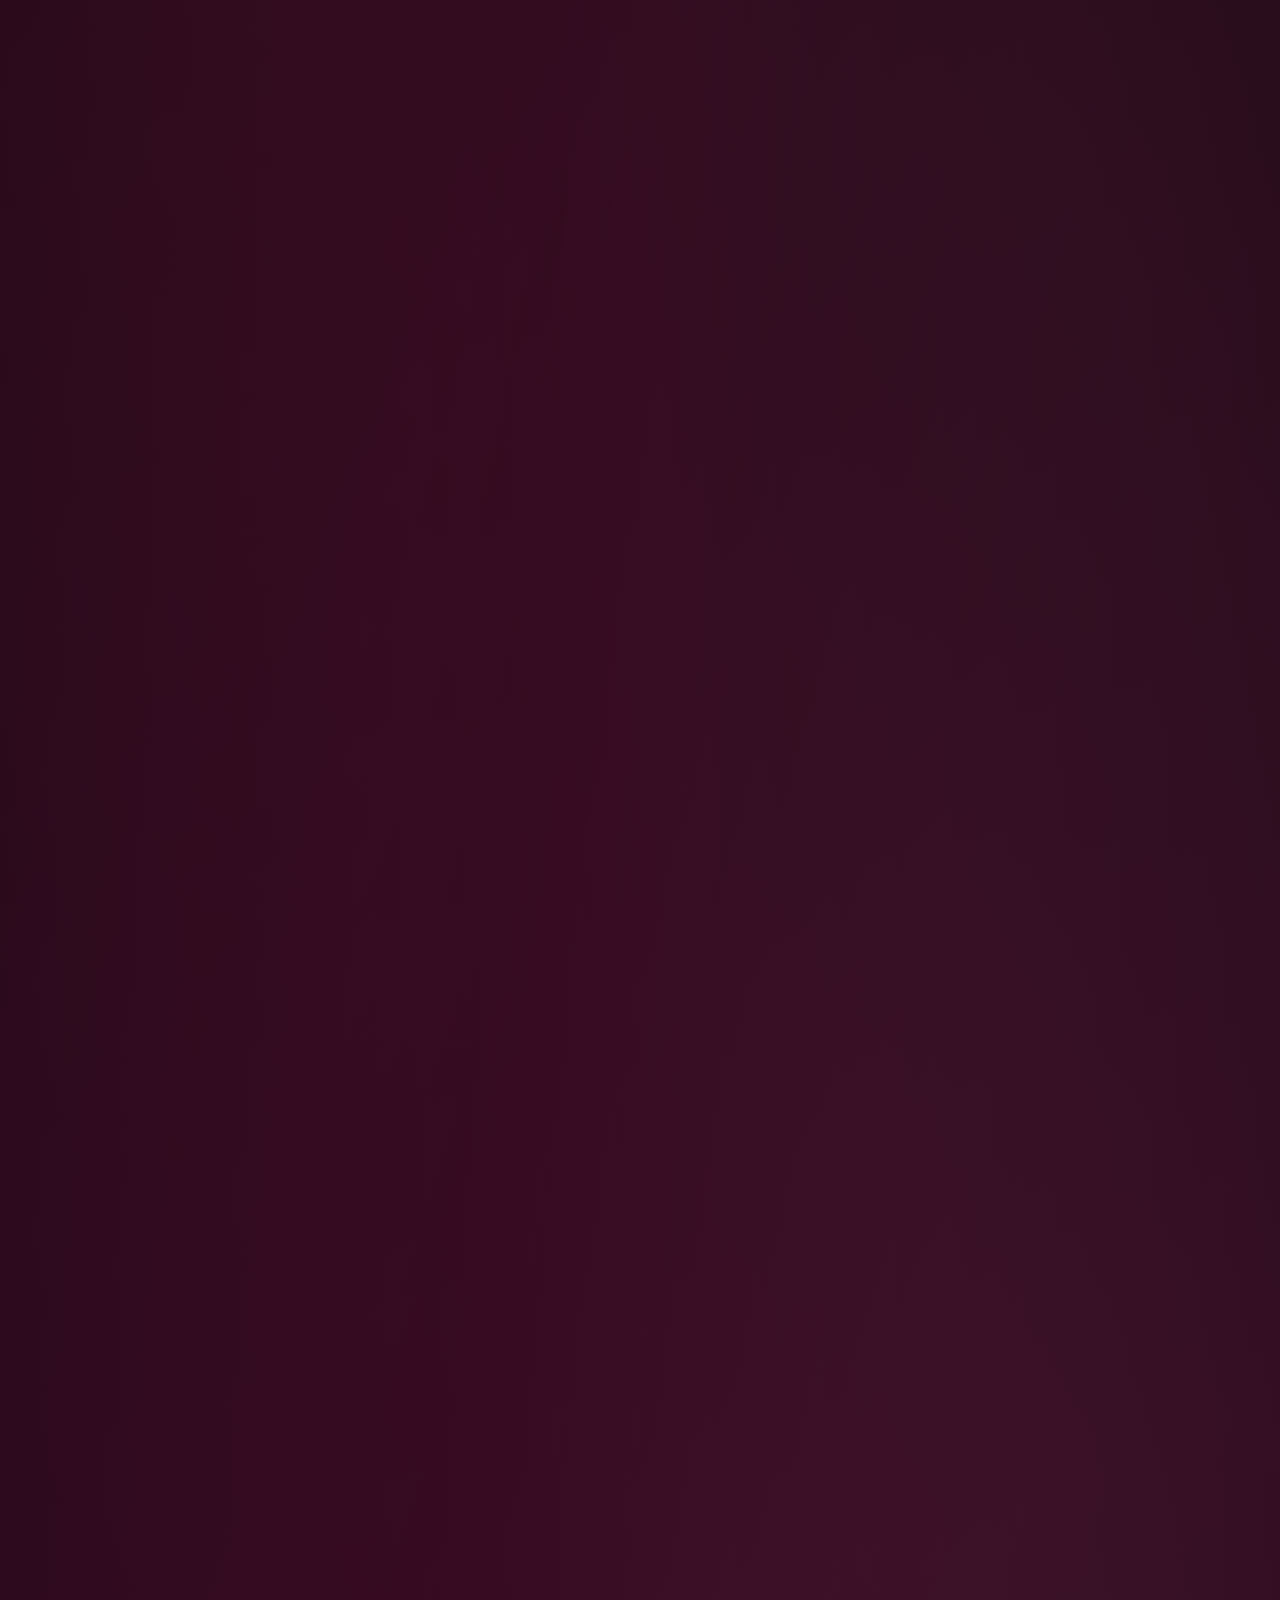
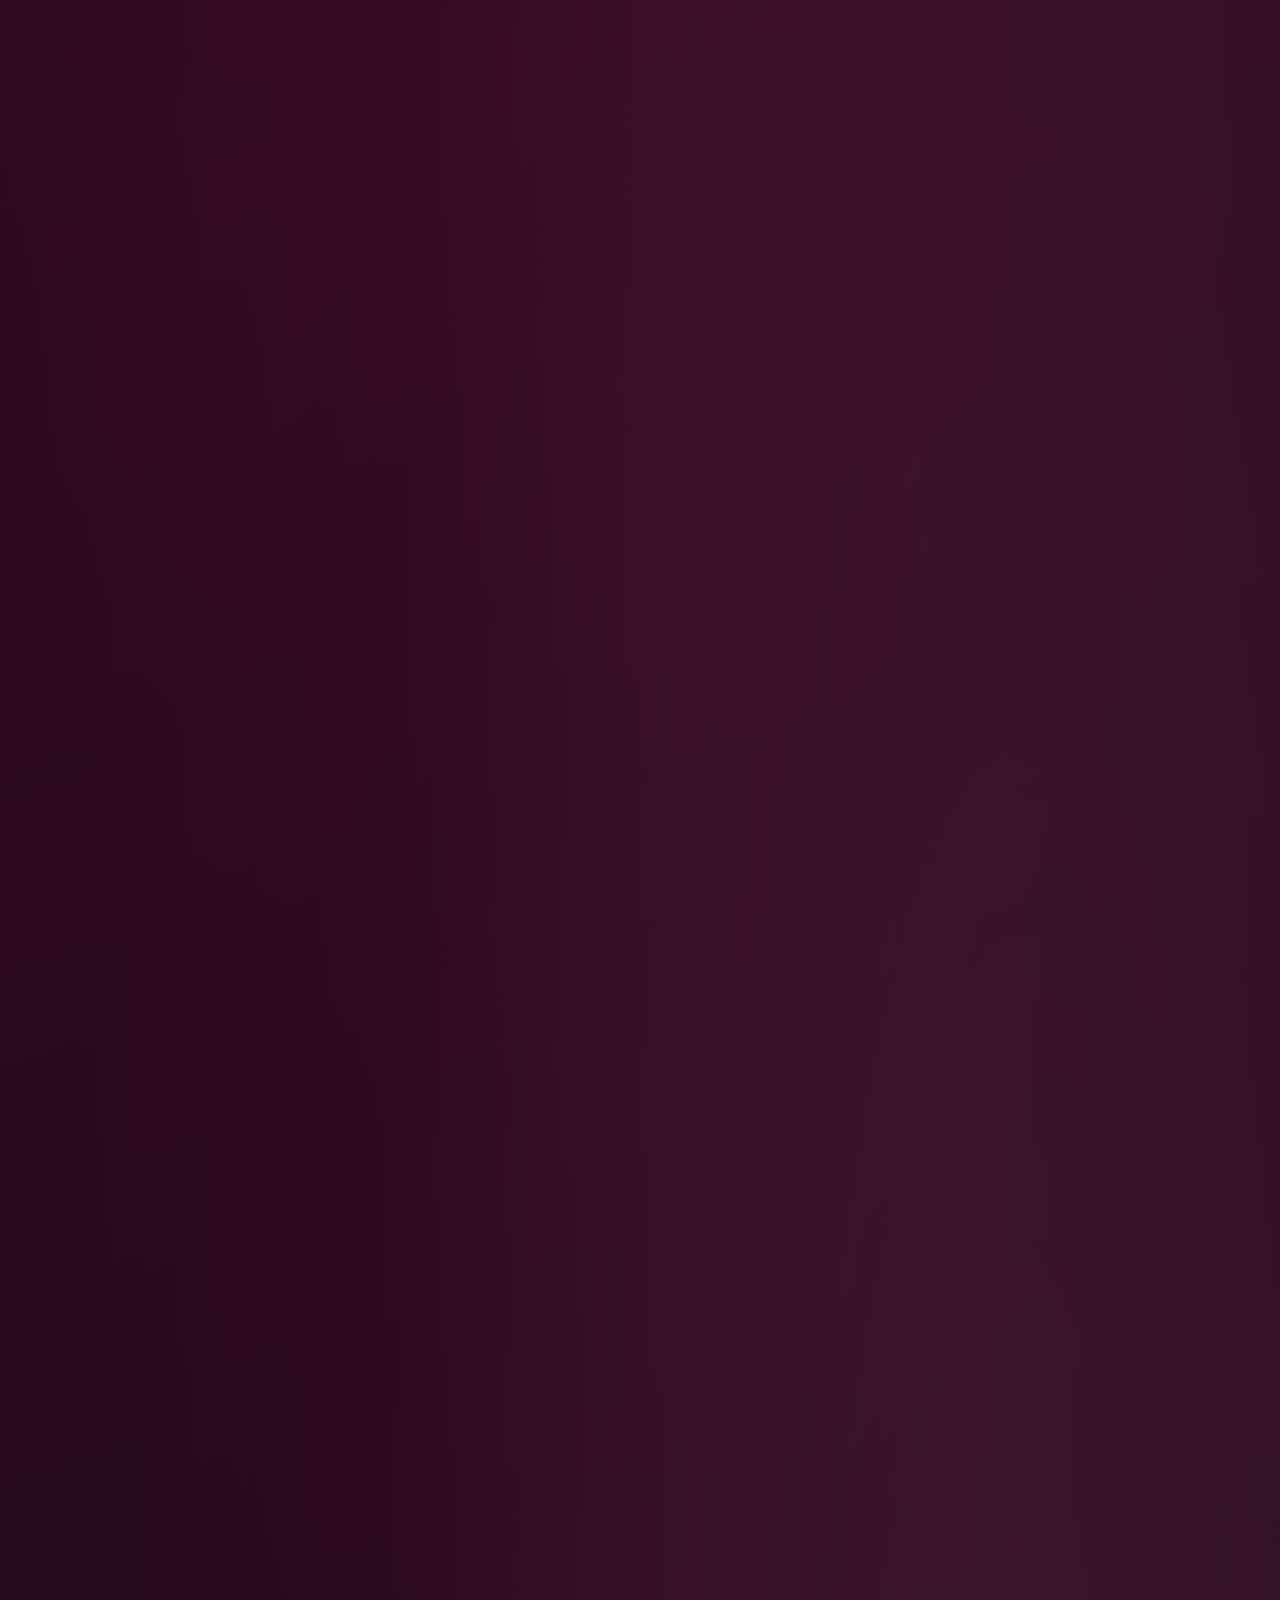
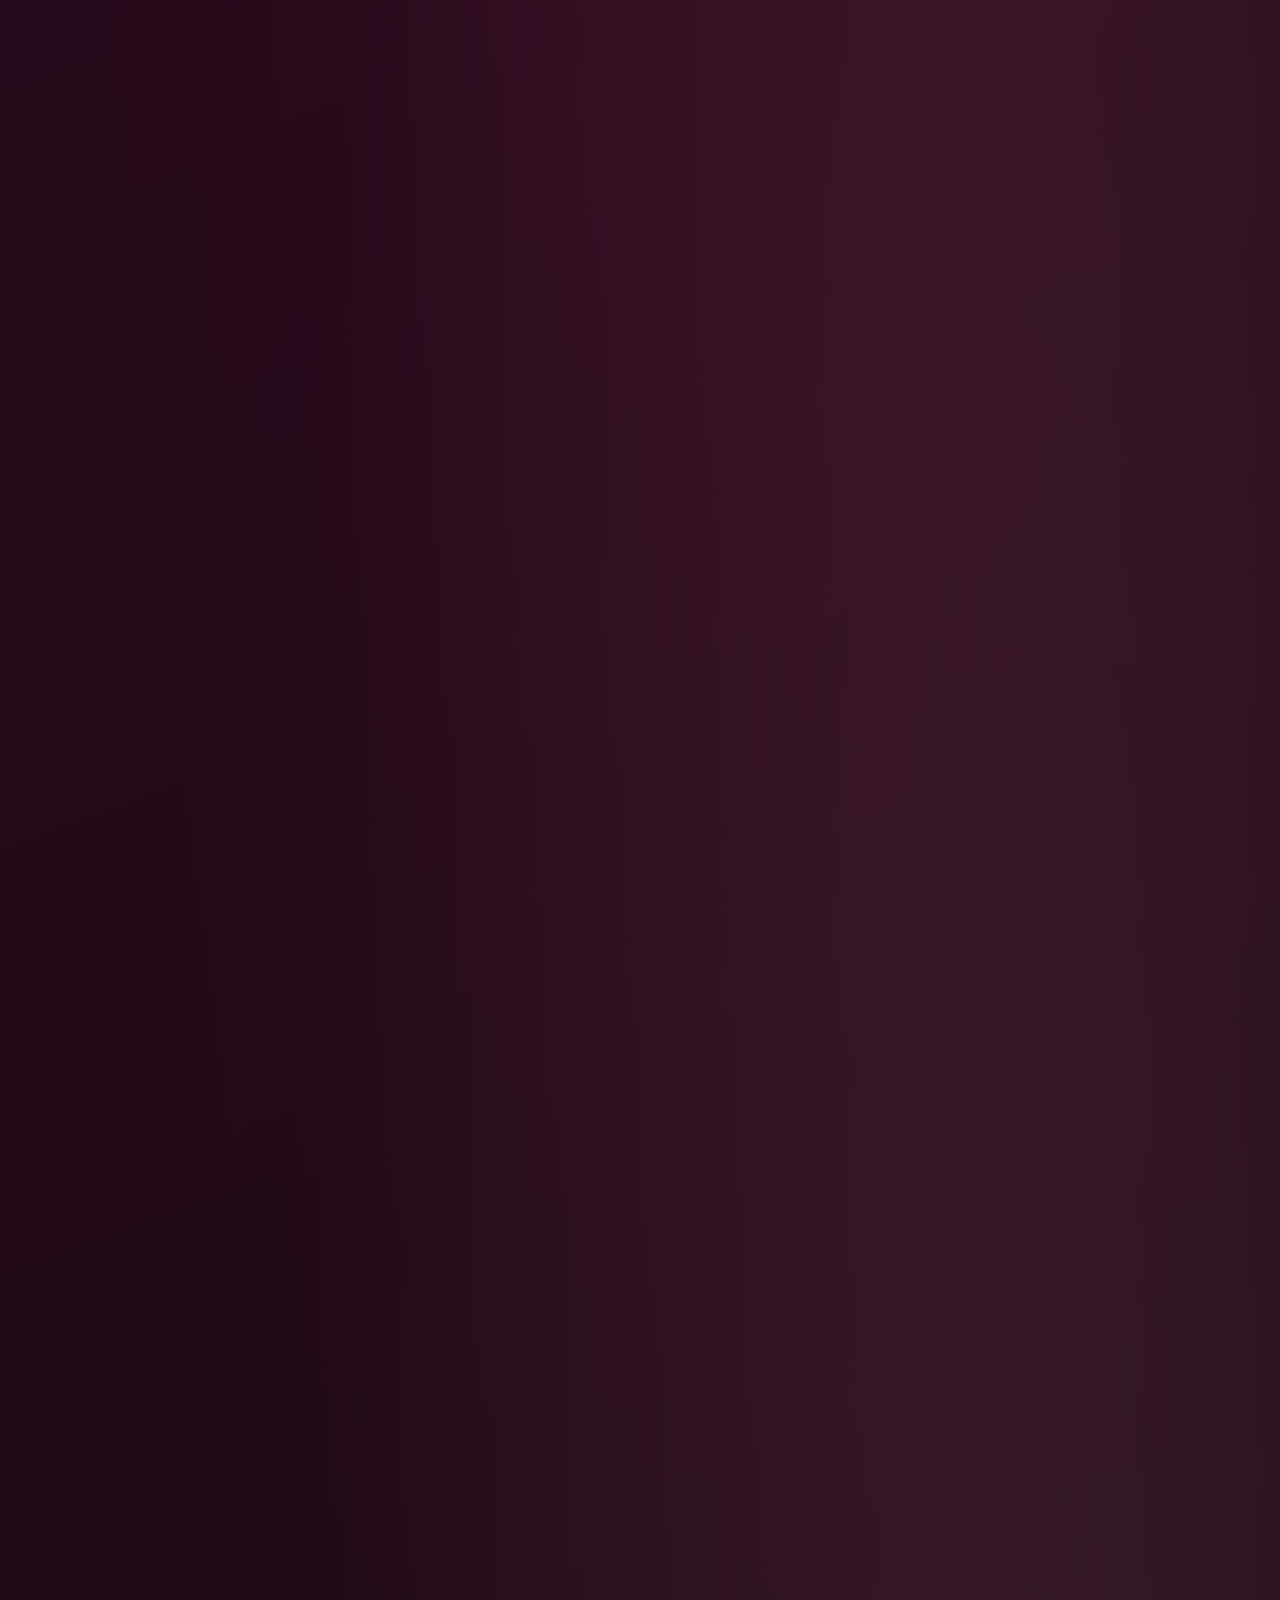
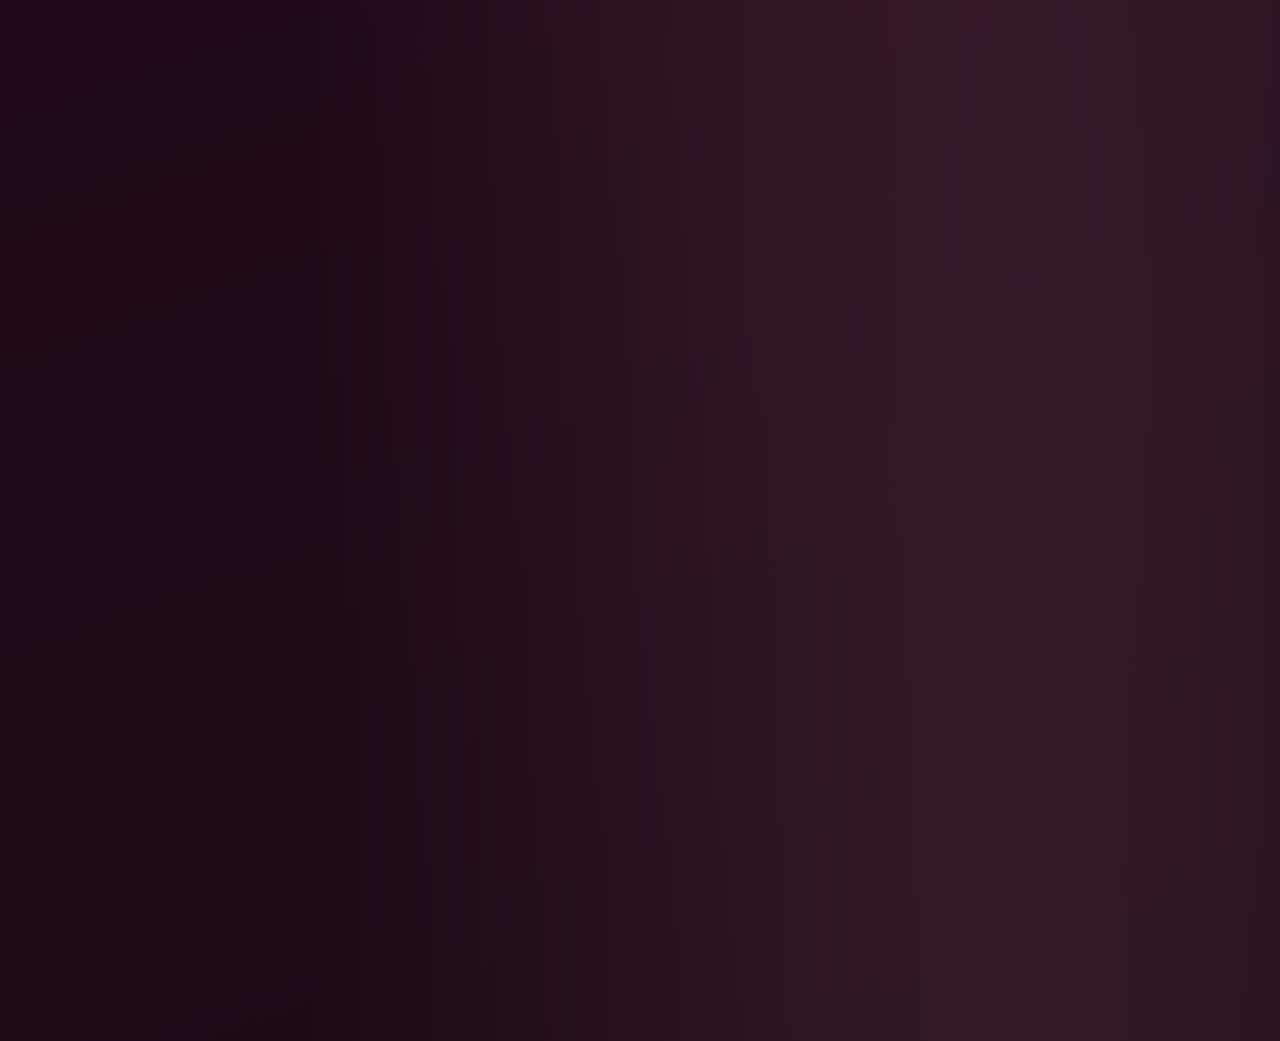
==== commit e67f06fd: "Actualizar textos, foto en carta, fondos del contador y corazones animados Incorpora los nuevos text" ====
--- a/index.html
+++ b/index.html
@@ -3,7 +3,7 @@
 <head>
   <meta charset="UTF-8">
   <meta name="viewport" content="width=device-width, initial-scale=1.0">
-  <title>Para ti, mi amor ❤️</title>
+  <title>Para ti, mi Janecita linda ❤️</title>
   <link rel="stylesheet" href="style.css">
   <link href="https://fonts.googleapis.com/css2?family=Great+Vibes&family=Nunito:wght@300;400;600;700&family=Playfair+Display:ital,wght@0,400;0,600;1,400&display=swap" rel="stylesheet">
 </head>
@@ -37,11 +37,19 @@
   <section id="inicio" class="hero">
     <div class="hero-contenido reveal">
       <p class="hero-etiqueta">Hecho con todo mi amor</p>
-      <h1>Para ti, mi vida <span class="corazon-pulso">❤️</span></h1>
-      <p class="hero-texto">
-        Desde que llegaste a mi vida, todo se siente más bonito.
-        Los días simples se volvieron recuerdos que quiero guardar para siempre.
-      </p>
+      <div class="hero-titulo-wrap">
+        <h1>Para ti, mi vida <span class="corazon-pulso">❤️</span></h1>
+      </div>
+      <div class="hero-texto">
+        <p>Desde que llegaste a mi vida, muchas cosas cambiaron sin que yo me diera cuenta. No porque todo se haya vuelto perfecto, sino porque ahora tengo a alguien con quien quiero compartir lo bueno, lo difícil, lo sencillo y hasta esos días en los que simplemente necesitamos un abrazo.</p>
+        <p>Contigo aprendí que amar también está en las cosas pequeñas: en un “buenos días”, en un “buenas noches”, en nuestras conversaciones, en nuestras risas, en las veces que nos contamos cómo estuvo nuestro día y en esos momentos en los que simplemente sabemos que estamos ahí el uno para el otro.</p>
+        <p>Y si algo tengo claro, es que no quiero guardar solamente nuestros grandes momentos. Quiero recordar también cada pequeña parte de nuestra historia, porque son precisamente esas cosas las que han hecho que tú seas una parte tan importante de mi vida.</p>
+        <p>Esta página es apenas una pequeña forma de decirte algo que muchas veces no sé cómo explicar con palabras:</p>
+        <p>Te amo mi Janecita.</p>
+        <p>Y me hace tan  feliz que, entre tantas personas y tantos caminos que existen en esta vida, nuestros caminos se hayan juntado.</p>
+        <p>Eres al oración mas bonita que Dios me contestó.</p>
+        <p>Con todo mi corazón,<br>Felipe ❤️</p>
+      </div>
       <div class="hero-scroll">
         <span>Desliza</span>
         <div class="scroll-linea"></div>
@@ -64,10 +72,25 @@
         </div>
         <div class="carta-interior">
           <div class="carta-papel">
-            <p class="carta-saludo">Mi amor,</p>
-            <p>Tu sonrisa tiene algo especial. Es esa pequeña magia que logra iluminar cualquier día, incluso los más grises.</p>
-            <p>Contigo descubrí que la felicidad no está en los grandes momentos, sino en los más simples: una mirada, un abrazo, una risa tuya.</p>
-            <p class="carta-firma">Con todo mi amor,<br><em>Felipe</em></p>
+            <p class="carta-saludo">Mi Janecita❤️</p>
+            <p>Si alguna vez te preguntas qué significas para mí, quisiera que pudieras volver a estas palabras y recordar que detrás de cada una hay un pedacito de todo lo que siento por ti.🫂</p>
+            <p>No sé exactamente en qué momento empezaste a convertirte en una parte tan importante de mi vida. Tal vez fue poco a poco, entre conversaciones, risas, abrazos, mensajes, llamadas y todos esos pequeños momentos que, sin darnos cuenta, fueron construyendo nuestra historia.</p>
+            <p>Contigo he conocido una forma de querer que no solamente vive en los días bonitos. También está en querer quedarme cuando las cosas se complican, en aprender, en reconocer mis errores, en escucharnos y en intentar ser cada día una mejor versión de mí para nosotros.🫂💖</p>
+            <p>Me gusta pensar en todo lo que todavía nos falta vivir.🫂🤗</p>
+            <p>Me gusta imaginar nuestros sueños, nuestras metas, nuestro futuro, esa casa con un jardín bonito que algún día podamos construir y todas esas cosas que hoy solamente imaginamos y que algún día podrían convertirse en recuerdos.</p>
+            <p>Y sobre todo, me gusta saber que puedo poner nuestra historia en las manos de Dios y pedirle que nos enseñe a amarnos con paciencia, respeto, comprensión y un corazón dispuesto a perdonar.🙏💑</p>
+            <p>No quiero que nuestra historia sea perfecta.</p>
+            <p>Quiero que sea nuestra.</p>
+            <p>Con nuestras risas, nuestras locuras, nuestros abrazos, nuestras conversaciones interminables, nuestros días difíciles y también con todas las veces que decidamos volver a encontrarnos.</p>
+            <p>Gracias por existir en mi vida.</p>
+            <p>Gracias por cada momento que me has regalado, por cada sonrisa, por cada palabra bonita, por cada abrazo y por cada recuerdo que ahora forma parte de mí.</p>
+            <p>Y si algún día vuelves a leer esta carta, quiero que recuerdes algo muy sencillo:</p>
+            <p>entre todas las cosas bonitas que han pasado en mi vida, conocerte siempre será mi favorita.💖🫂</p>
+            <p>Te amo mi Janecita.🫂</p>
+            <div class="carta-foto-corazon">
+              <img src="foto carta.jpg" alt="Nuestra foto">
+            </div>
+            <p class="carta-firma">Pipe ❤️</p>
           </div>
         </div>
       </div>
@@ -84,22 +107,22 @@
     </div>
     <p class="contador-sub reveal">Cada segundo a tu lado es un regalo</p>
     <div class="contador-wrapper reveal">
-      <div class="contador-card">
+      <div class="contador-card contador-foto-1">
         <div class="contador-num" id="dias">0</div>
         <div class="contador-label">Días</div>
       </div>
       <div class="contador-sep">:</div>
-      <div class="contador-card">
+      <div class="contador-card contador-foto-2">
         <div class="contador-num" id="horas">0</div>
         <div class="contador-label">Horas</div>
       </div>
       <div class="contador-sep">:</div>
-      <div class="contador-card">
+      <div class="contador-card contador-foto-3">
         <div class="contador-num" id="minutos">0</div>
         <div class="contador-label">Minutos</div>
       </div>
       <div class="contador-sep">:</div>
-      <div class="contador-card">
+      <div class="contador-card contador-foto-4">
         <div class="contador-num" id="segundos">0</div>
         <div class="contador-label">Segundos</div>
       </div>
@@ -116,27 +139,27 @@
     </div>
     <p class="interactivo-sub reveal">Toca cada corazón cuando lo necesites</p>
     <div class="interactivo-grid reveal">
-      <button class="interactivo-btn" data-msg="Estoy aquí siempre para escucharte, abrazarte y recordarte lo increíble que eres. No estás sola, mi amor. 💕">
+      <button class="interactivo-btn" data-msg-key="triste">
         <span class="btn-emoji">🌧️</span>
         <span class="btn-texto">¿Estás triste?<br><small>Toca aquí</small></span>
       </button>
-      <button class="interactivo-btn" data-msg="Te extraño muchísimo. Cada momento sin ti me hace valorar aún más cuando estamos juntos. Pronto estaré contigo. 🤗">
+      <button class="interactivo-btn" data-msg-key="extranias">
         <span class="btn-emoji">🥺</span>
         <span class="btn-texto">¿Me extrañas?<br><small>Toca aquí</small></span>
       </button>
-      <button class="interactivo-btn" data-msg="Eres la persona más hermosa que he conocido, por dentro y por fuera. Tu belleza ilumina mi mundo entero. ✨">
+      <button class="interactivo-btn" data-msg-key="fea">
         <span class="btn-emoji">🌸</span>
         <span class="btn-texto">¿Te sientes fea?<br><small>Toca aquí</small></span>
       </button>
-      <button class="interactivo-btn" data-msg="Te amo más de lo que las palabras pueden decir. Eres mi todo, mi hogar, mi paz y mi aventura. Te amo infinito. ❤️">
+      <button class="interactivo-btn" data-msg-key="amo">
         <span class="btn-emoji">💝</span>
         <span class="btn-texto">¿Quieres saber cuánto te amo?<br><small>Toca aquí</small></span>
       </button>
-      <button class="interactivo-btn" data-msg="Eres increíble, valiente y capaz de todo. Creo en ti más de lo que imaginas. Estoy orgulloso de ti siempre. 🌟">
+      <button class="interactivo-btn" data-msg-key="animo">
         <span class="btn-emoji">💪</span>
         <span class="btn-texto">¿Necesitas ánimo?<br><small>Toca aquí</small></span>
       </button>
-      <button class="interactivo-btn" data-msg="Quiero besarte, abrazarte y no soltarte nunca. Eres mi persona favorita en todo el universo. 💋">
+      <button class="interactivo-btn" data-msg-key="beso">
         <span class="btn-emoji">😘</span>
         <span class="btn-texto">¿Quieres un beso?<br><small>Toca aquí</small></span>
       </button>
--- a/style.css
+++ b/style.css
@@ -62,9 +62,38 @@
   opacity: 0.7;
 }
 
+.corazon-foto {
+  position: absolute;
+  width: 48px;
+  height: 48px;
+  background-size: cover;
+  background-position: center;
+  clip-path: polygon(
+    50% 92%,
+    8% 55%,
+    0% 30%,
+    8% 10%,
+    28% 0%,
+    50% 18%,
+    72% 0%,
+    92% 10%,
+    100% 30%,
+    92% 55%
+  );
+  animation: caerCorazon linear forwards;
+  opacity: 0.9;
+  z-index: 1;
+  pointer-events: none;
+}
+
 @keyframes caer {
   0% { transform: translateY(-10vh) rotate(0deg); opacity: 0.8; }
   100% { transform: translateY(110vh) rotate(360deg); opacity: 0; }
+}
+
+@keyframes caerCorazon {
+  0% { transform: translateY(-10vh) rotate(-15deg) scale(0.9); opacity: 0.95; }
+  100% { transform: translateY(110vh) rotate(25deg) scale(1.05); opacity: 0; }
 }
 
 /* BIENVENIDA */
@@ -277,14 +306,25 @@
   animation: latido 1.2s ease-in-out infinite;
 }
 
+.hero-titulo-wrap {
+  position: relative;
+  display: inline-block;
+  margin-bottom: 1.5rem;
+}
+
 .hero-texto {
   font-family: 'Playfair Display', serif;
-  font-size: clamp(1rem, 2.5vw, 1.25rem);
-  line-height: 1.8;
-  max-width: 600px;
+  font-size: clamp(0.95rem, 2.2vw, 1.15rem);
+  line-height: 1.85;
+  max-width: 720px;
   margin: 0 auto 3rem;
-  color: rgba(255, 240, 245, 0.85);
+  color: rgba(255, 240, 245, 0.88);
   font-style: italic;
+  text-align: left;
+}
+
+.hero-texto p {
+  margin-bottom: 1rem;
 }
 
 .hero-scroll {
@@ -316,7 +356,7 @@
 
 .envelope {
   margin: 2rem auto;
-  max-width: 420px;
+  max-width: 520px;
 }
 
 .sobre-stage {
@@ -460,6 +500,33 @@
   color: var(--rosa-oscuro);
 }
 
+.carta-foto-corazon {
+  width: 140px;
+  height: 140px;
+  margin: 1.5rem auto 0.5rem;
+  position: relative;
+}
+
+.carta-foto-corazon img {
+  width: 100%;
+  height: 100%;
+  object-fit: cover;
+  display: block;
+  clip-path: polygon(
+    50% 92%,
+    8% 55%,
+    0% 30%,
+    8% 10%,
+    28% 0%,
+    50% 18%,
+    72% 0%,
+    92% 10%,
+    100% 30%,
+    92% 55%
+  );
+  filter: drop-shadow(0 8px 16px rgba(173, 20, 87, 0.3));
+}
+
 .sobre-hint {
   margin-top: 1.5rem;
   font-size: 0.85rem;
@@ -498,6 +565,28 @@
     inset 0 1px 0 rgba(255, 255, 255, 0.1);
   position: relative;
   overflow: hidden;
+  background-size: cover;
+  background-position: center;
+  min-width: 110px;
+}
+
+.contador-foto-1 { background-image: url("foto 1.jpg"); }
+.contador-foto-2 { background-image: url("foto 2.jpg"); }
+.contador-foto-3 { background-image: url("foto 3.jpg"); }
+.contador-foto-4 { background-image: url("foto 4.jpg"); }
+
+.contador-card::after {
+  content: '';
+  position: absolute;
+  inset: 0;
+  background: linear-gradient(160deg, rgba(45, 10, 30, 0.55), rgba(26, 10, 20, 0.72));
+  z-index: 0;
+}
+
+.contador-card .contador-num,
+.contador-card .contador-label {
+  position: relative;
+  z-index: 1;
 }
 
 .contador-card::before {
@@ -506,6 +595,8 @@
   inset: 0;
   background: linear-gradient(135deg, transparent 40%, rgba(255, 255, 255, 0.05) 50%, transparent 60%);
   animation: brillo 3s ease-in-out infinite;
+  z-index: 2;
+  pointer-events: none;
 }
 
 @keyframes brillo {
@@ -517,10 +608,8 @@
   font-family: 'Playfair Display', serif;
   font-size: clamp(2.5rem, 6vw, 4rem);
   font-weight: 600;
-  background: linear-gradient(135deg, #fff0f5, var(--rosa), var(--dorado));
-  -webkit-background-clip: text;
-  background-clip: text;
-  color: transparent;
+  color: #fff0f5;
+  text-shadow: 0 2px 10px rgba(0, 0, 0, 0.45);
   line-height: 1;
   transition: transform 0.3s ease;
 }
@@ -539,9 +628,10 @@
   font-size: 0.75rem;
   text-transform: uppercase;
   letter-spacing: 3px;
-  color: var(--dorado);
+  color: #ffd6e7;
   margin-top: 8px;
-  opacity: 0.8;
+  opacity: 0.95;
+  text-shadow: 0 1px 6px rgba(0, 0, 0, 0.4);
 }
 
 .contador-sep {
@@ -659,7 +749,9 @@
   border: 1px solid rgba(244, 143, 177, 0.3);
   border-radius: 24px;
   padding: 2.5rem 2rem;
-  max-width: 420px;
+  max-width: 480px;
+  max-height: 80vh;
+  overflow-y: auto;
   position: relative;
   transform: scale(0.8);
   transition: transform 0.4s cubic-bezier(0.4, 0, 0.2, 1);
@@ -694,9 +786,11 @@
 
 #mensajeTexto {
   font-family: 'Playfair Display', serif;
-  font-size: 1.15rem;
-  line-height: 1.8;
+  font-size: 1.05rem;
+  line-height: 1.85;
   color: rgba(255, 240, 245, 0.9);
+  white-space: pre-line;
+  text-align: left;
 }
 
 /* GALERIA */
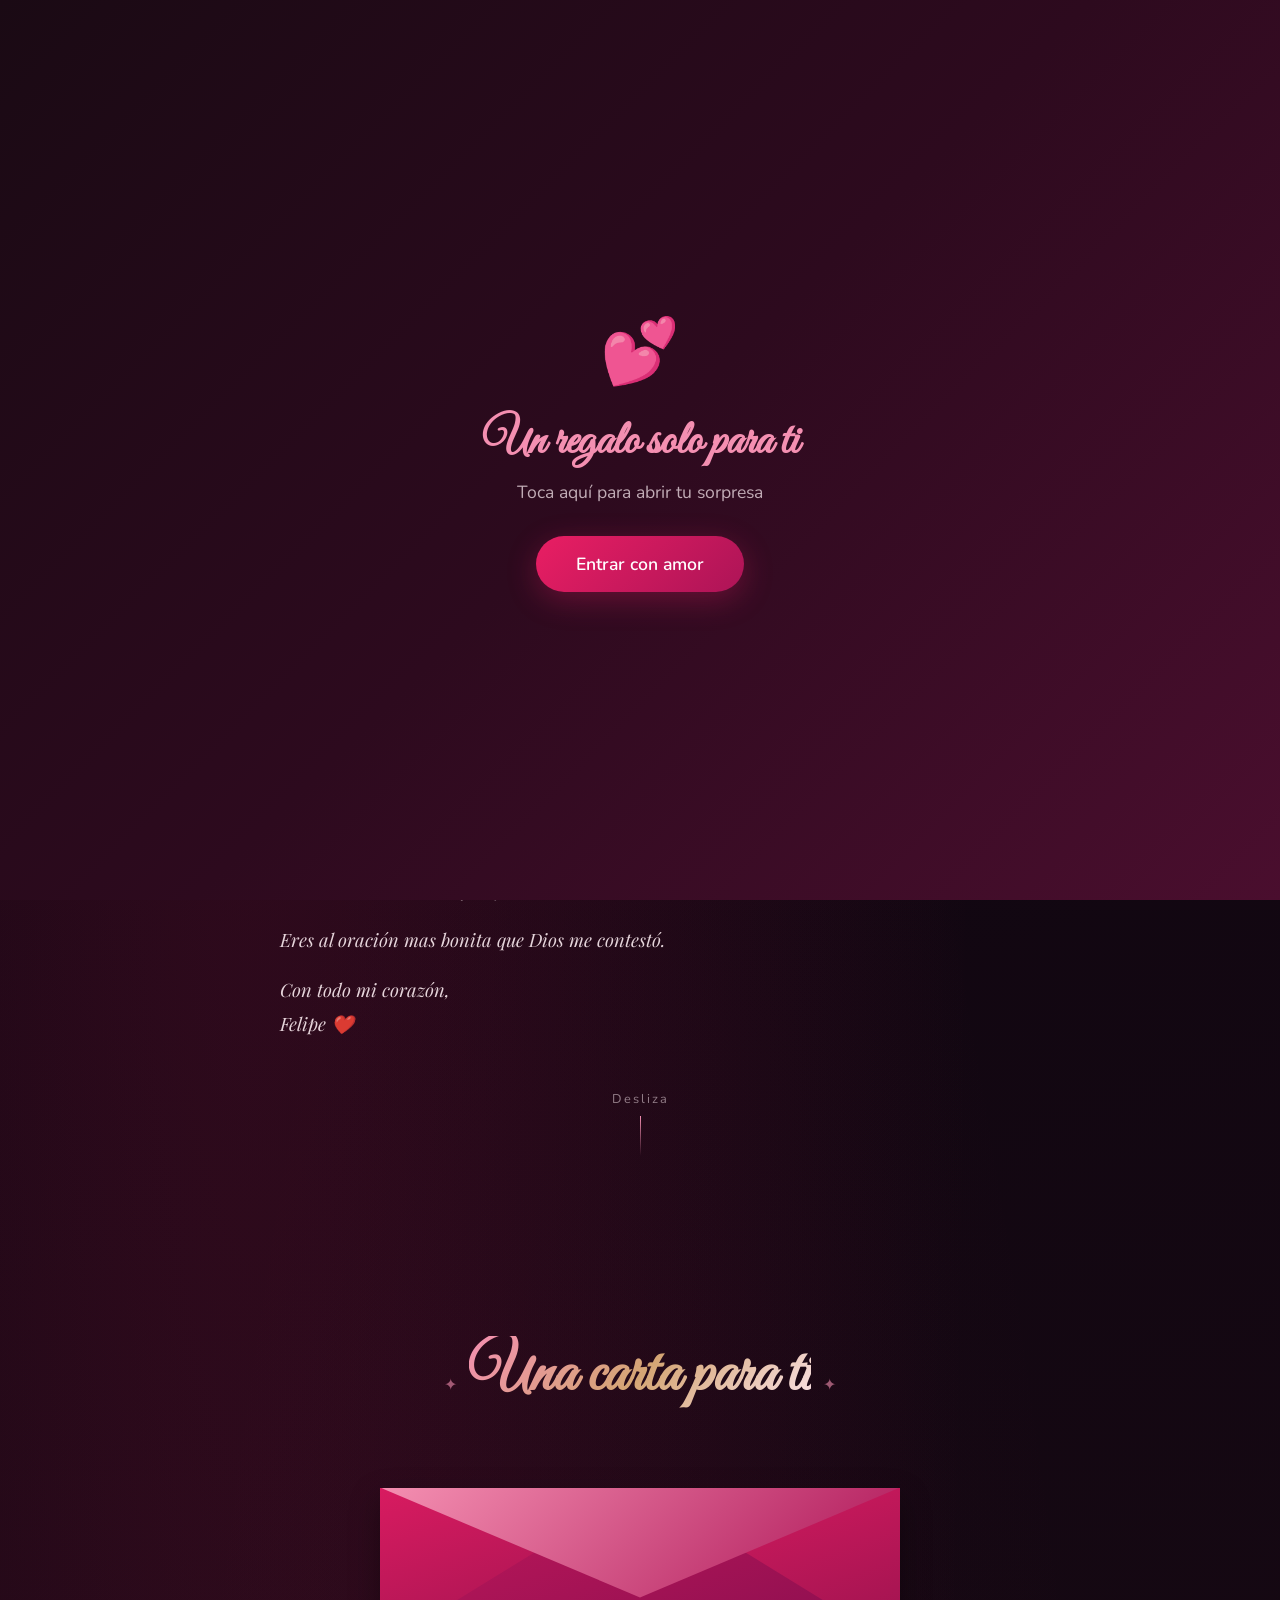
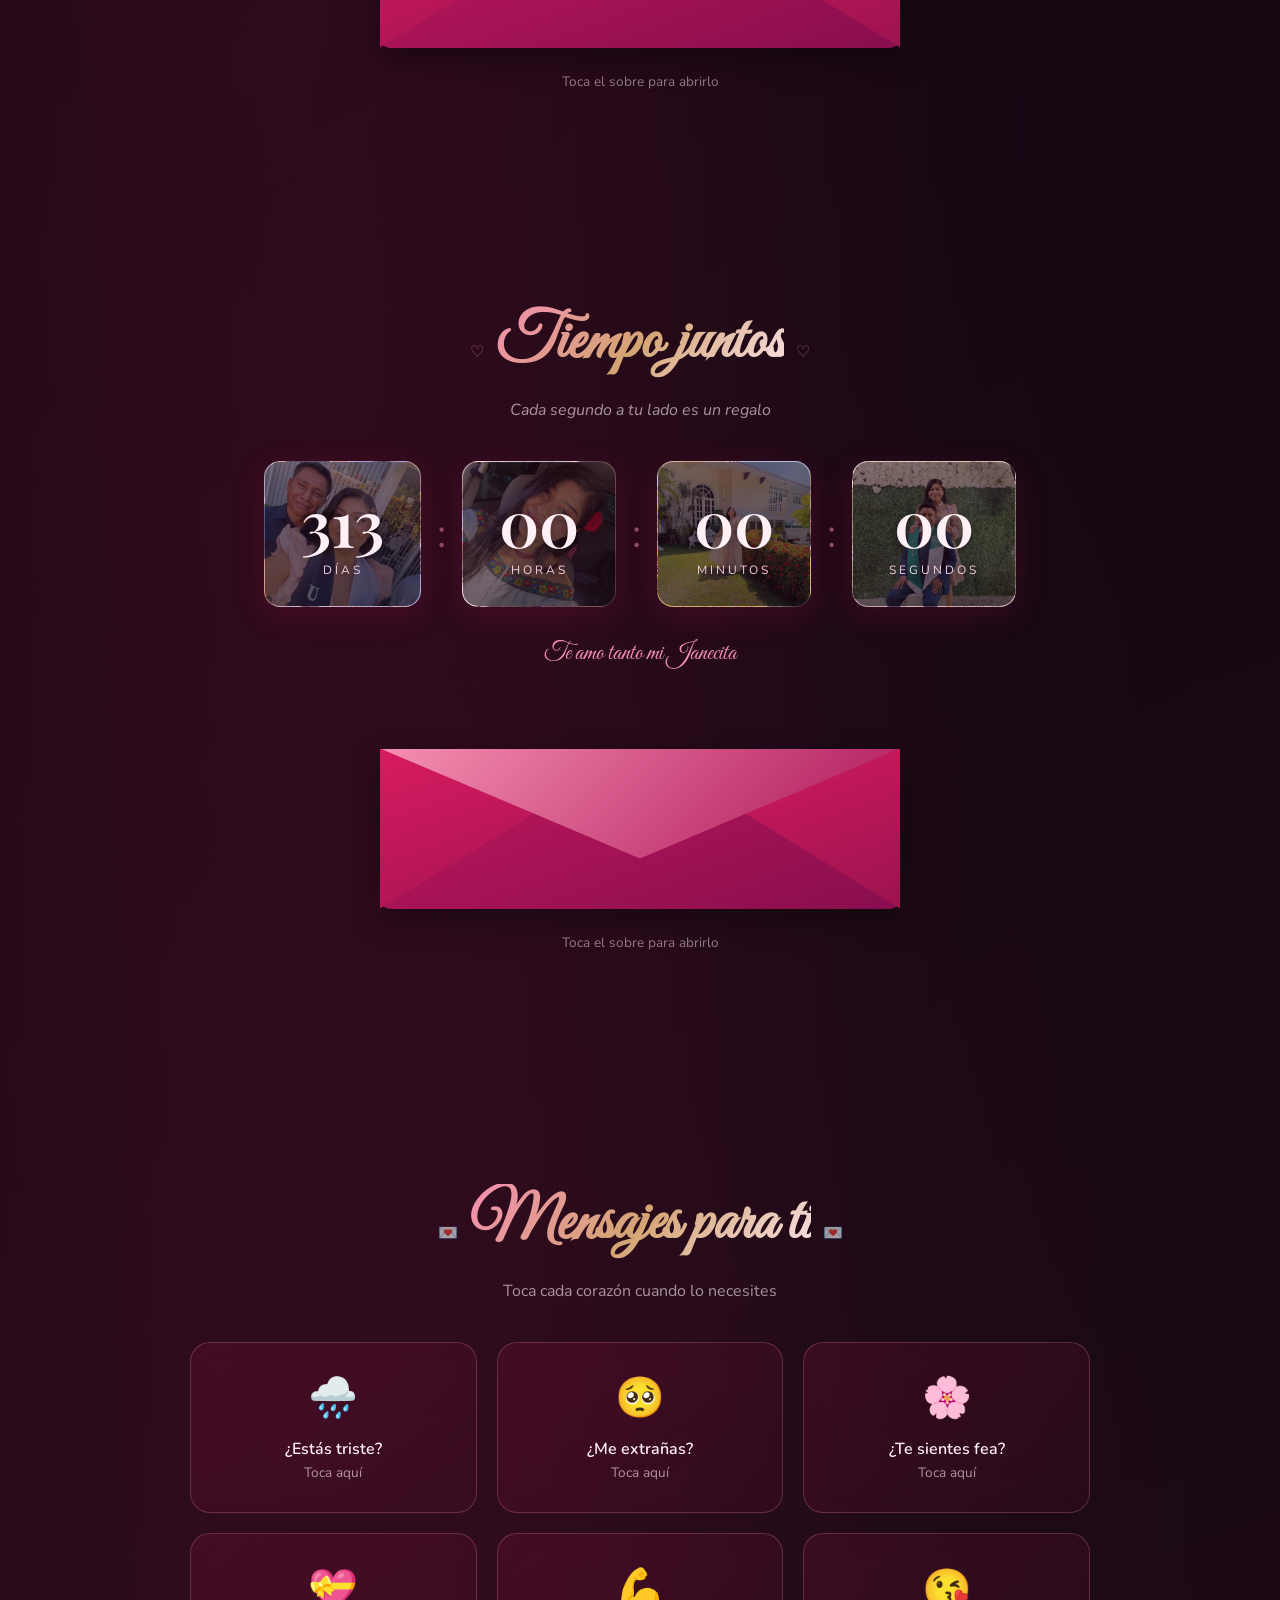
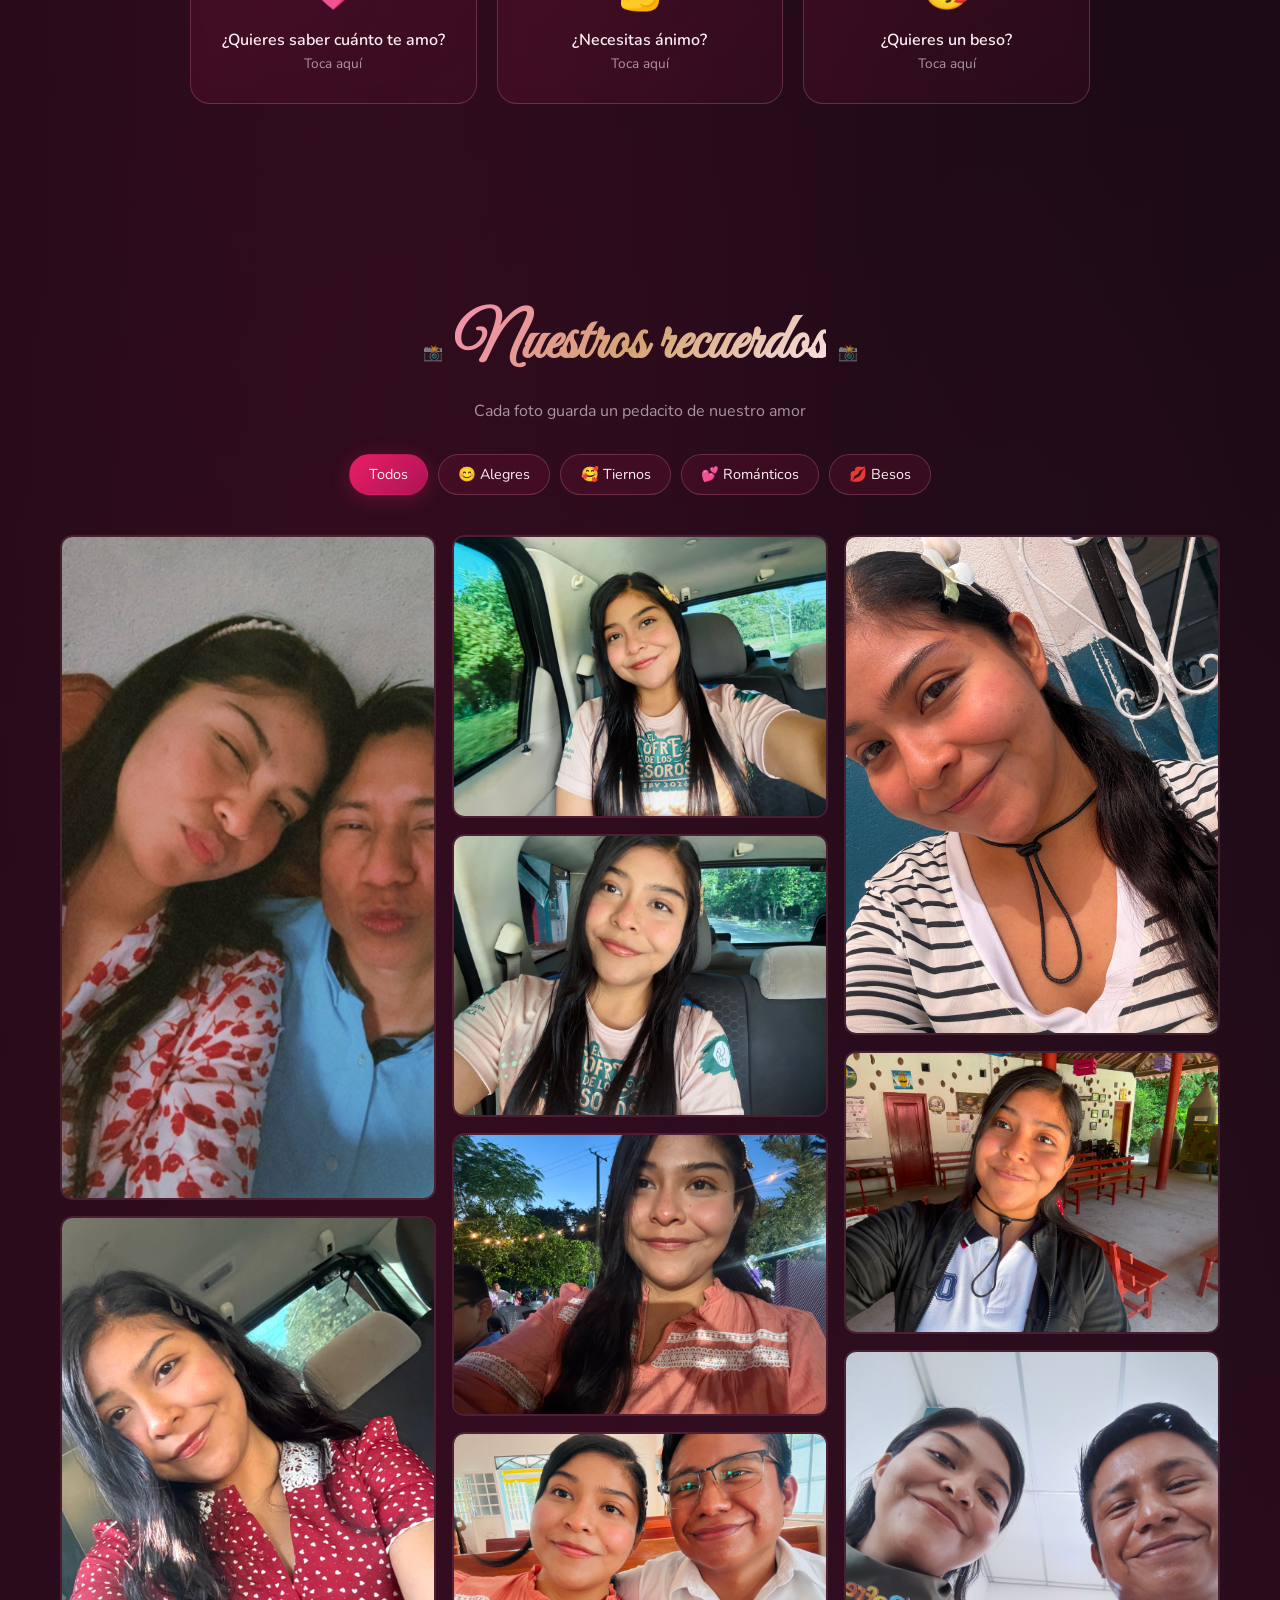
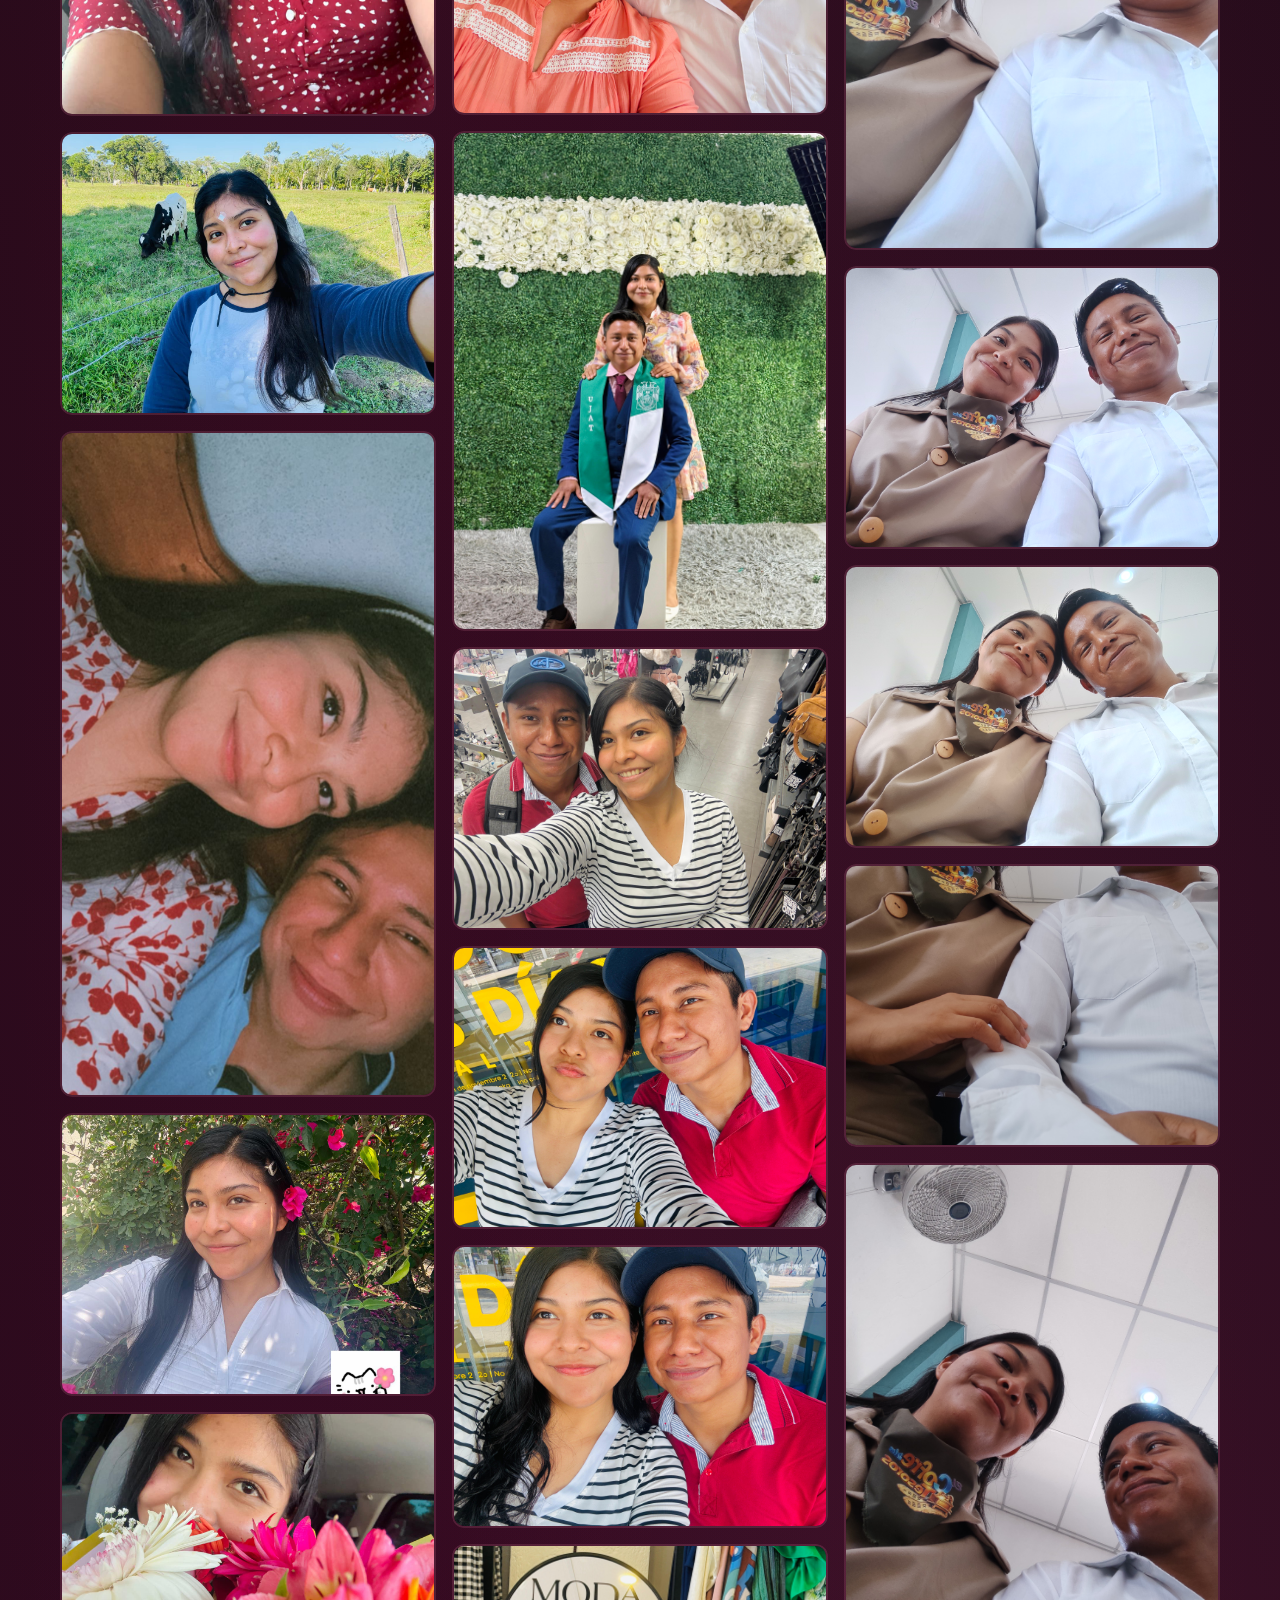
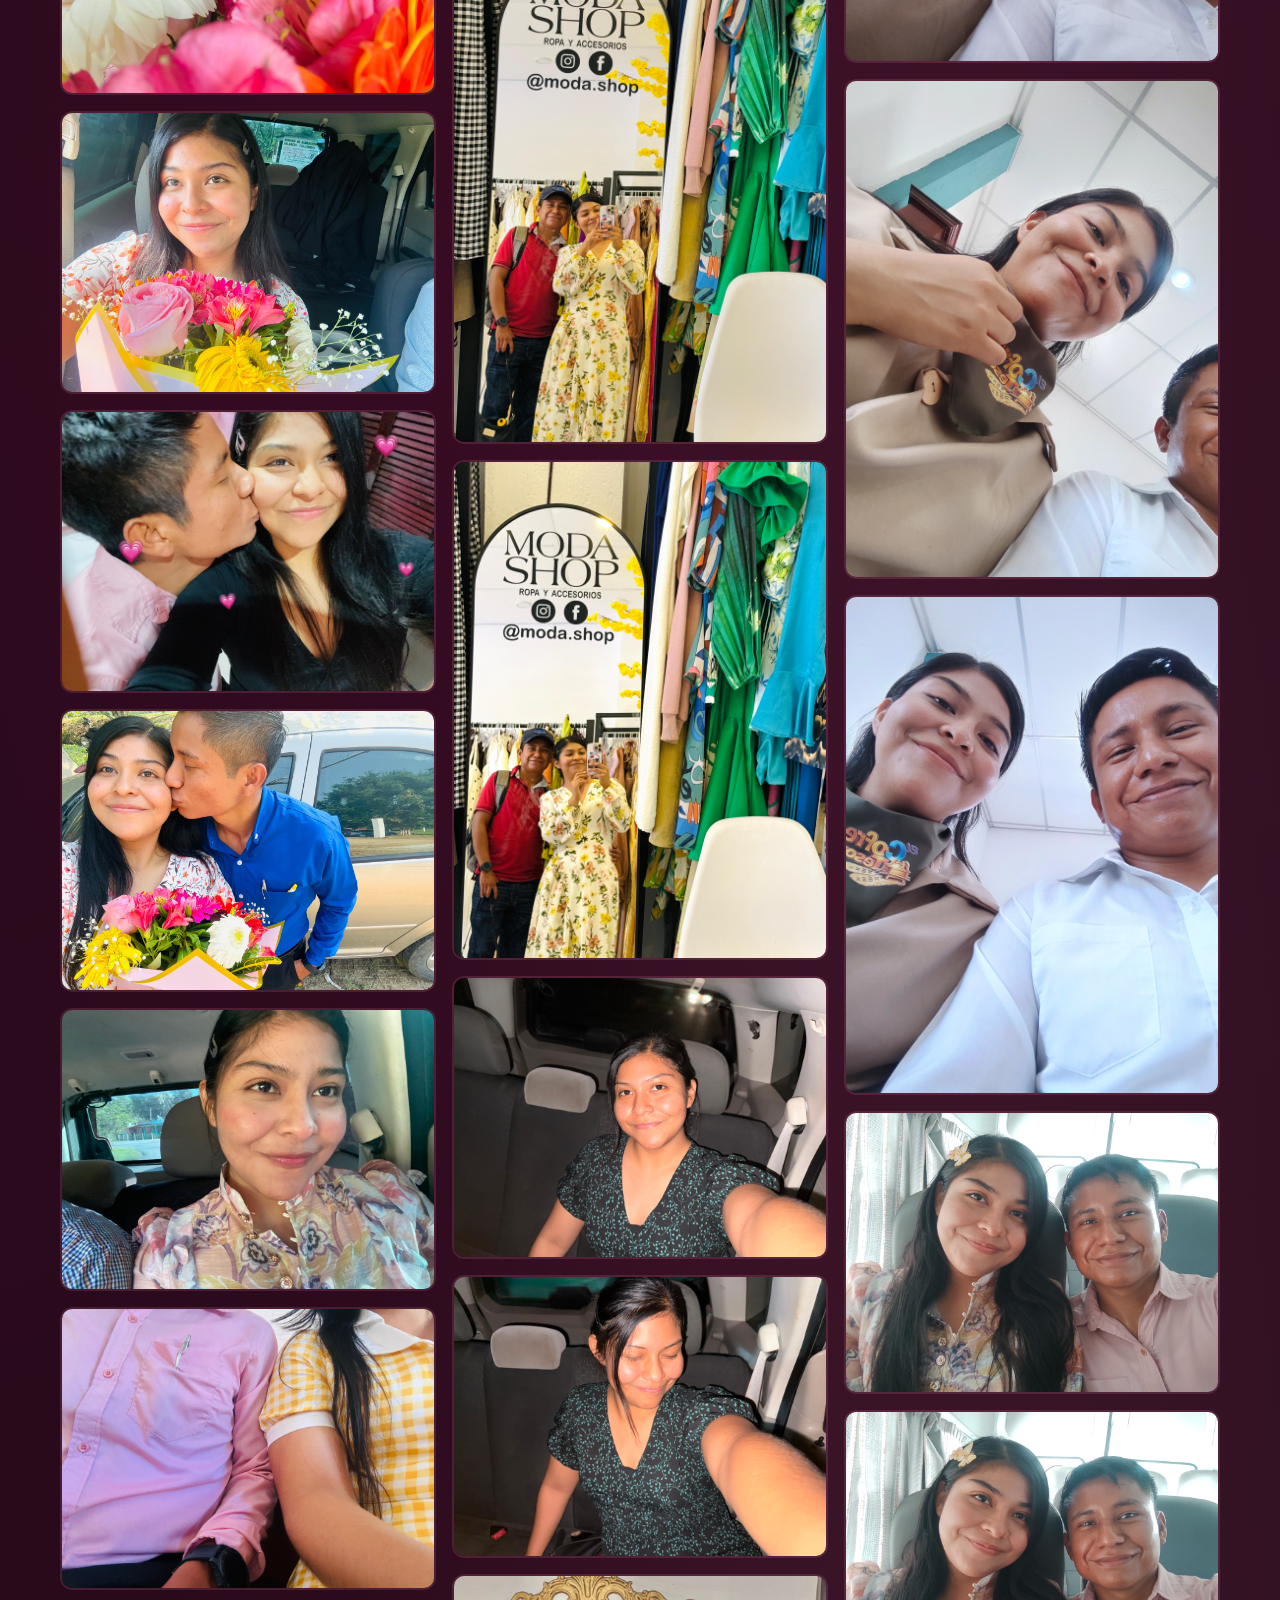
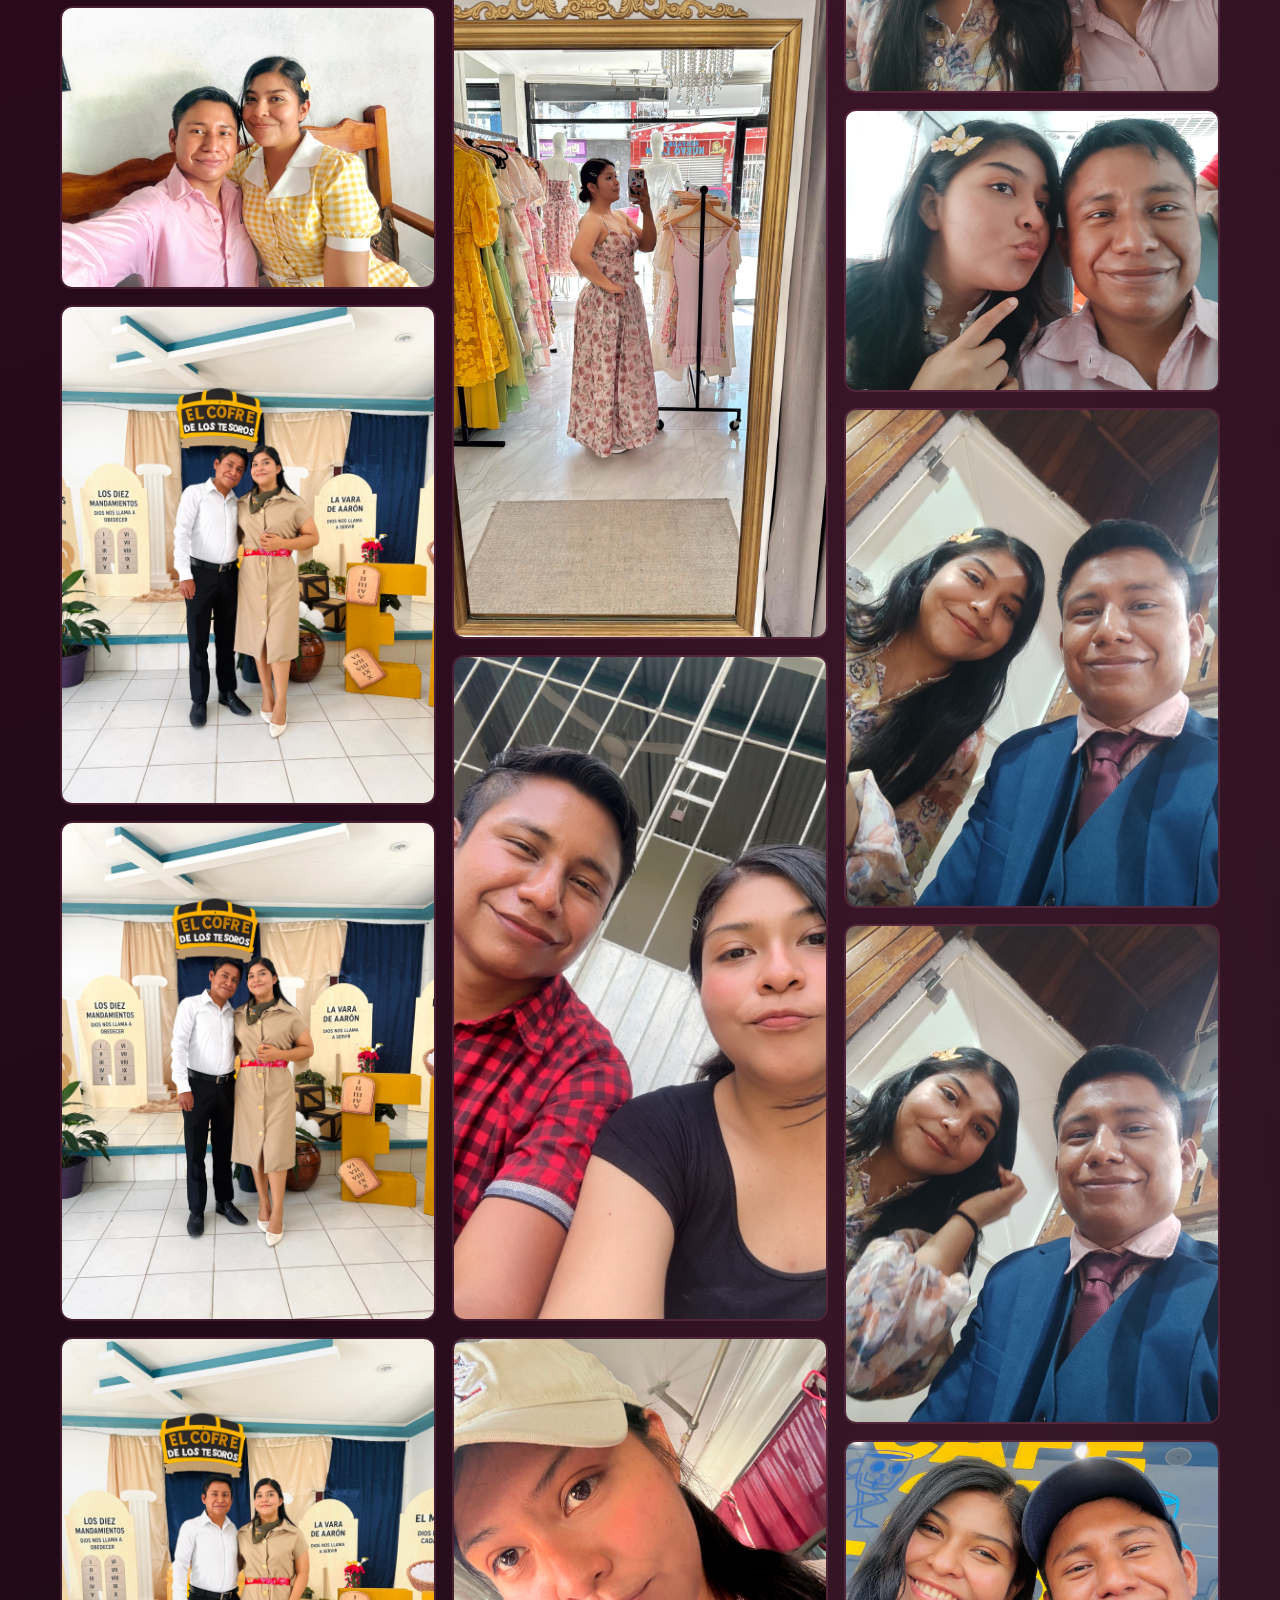
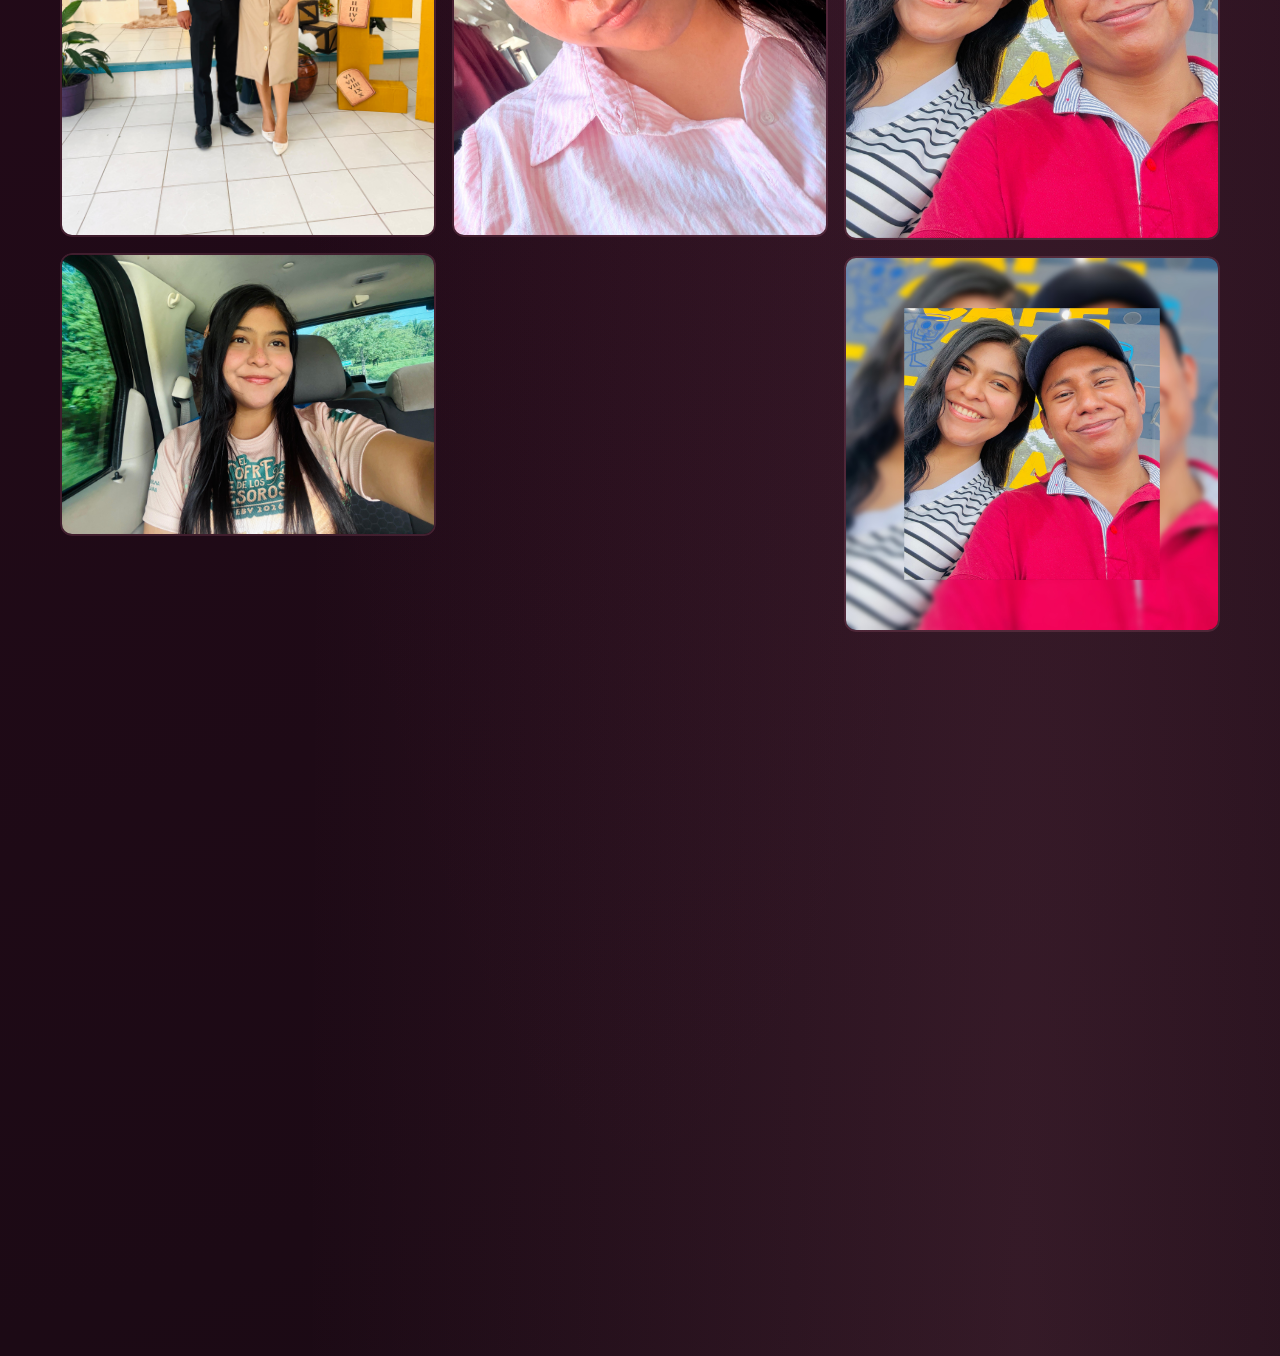
==== commit c821806b: "Pausar contador en 313 dias y agregar carta del mensaje Detiene el tiempo juntos en 313 dias y muest" ====
--- a/index.html
+++ b/index.html
@@ -128,6 +128,53 @@
       </div>
     </div>
     <p class="contador-fecha reveal">Te amo tanto mi Janecita</p>
+
+    <div class="envelope envelope-pausa reveal" id="sobrePausa">
+      <div class="sobre-stage">
+        <div class="sobre-cuerpo">
+          <div class="sobre-base"></div>
+          <div class="flap"></div>
+        </div>
+        <div class="carta-interior">
+          <div class="carta-papel">
+            <p><strong>Por ahora, el contador se detiene aquí.😭</strong></p>
+            <p>Hoy no sé qué número debería aparecer después.</p>
+            <p>No porque haya dejado de importar nuestra historia.</p>
+            <p>Al contrario.</p>
+            <p>Quizá por eso mismo me duele tanto.</p>
+            <p>He mirado este contador muchas veces pensando en todo lo que hemos vivido desde aquel 28 de noviembre de 2025. Cada día que avanzaba era un pequeño recordatorio de que nuestra historia seguía escribiéndose.</p>
+            <p>Pero hoy necesito detenerlo.</p>
+            <p>No quiero fingir que todo está bien cuando dentro de mí hay tantas cosas que no sé cómo acomodar.</p>
+            <p>Hay palabras, notas, estados que me dolieron demasiado.</p>
+            <p>Hay muchas cosas que me hicieron preguntarme si realmente he sabido demostrarte quién soy, cuánto te amo y cuánto me importa construir un futuro contigo.</p>
+            <p>Y también hay cosas que sé que tengo que aprender, cambiar y mejorar.</p>
+            <p>No quiero escribir esto para hacerte sentir culpable.</p>
+            <p>Tampoco para pedirte que regreses, ni para obligarte a responderme.</p>
+            <p>Solo quiero dejar aquí una parte de lo que siento.</p>
+            <p>Porque esta página nació para ti.</p>
+            <p>Y aunque hoy me duela entrar en ella, no quiero borrar todo lo bonito que alguna vez sentí mientras la construía.</p>
+            <p>Si algún día vuelves a mirar estas palabras, quiero que sepas que detrás de cada foto, cada carta, cada mensaje, cada detalle y cada línea de código hubo un muchacho que te quiso de verdad.</p>
+            <p>Un muchacho que soñó contigo.</p>
+            <p>Que imaginó una vida a tu lado.</p>
+            <p>Que quiso crecer, trabajar, terminar su carrera, construir su futuro y algún día poder mirar atrás y decir: “Todo esto valió la pena porque lo construimos juntos”.</p>
+            <p>Hoy no sé qué pasará con nosotros.</p>
+            <p>No sé si este contador volverá a comenzar.</p>
+            <p>No sé si algún día volveremos a mirar juntos todo lo que hay aquí.</p>
+            <p>Y esa incertidumbre me duele muchísimo.</p>
+            <p>Pero no quiero despedirme de ti con odio.</p>
+            <p>No quiero convertir nuestro amor en una guerra.</p>
+            <p>Solo quiero dejar aquí, por esta noche, estas palabras:</p>
+            <p><strong>Te amé de verdad.<br>Te amo todavía.<br>Y aunque hoy me duela muchísimo, agradezco haber coincidido contigo en esta vida.</strong></p>
+            <p>Por ahora, el contador se detiene.</p>
+            <p>La historia queda aquí...</p>
+            <p>no porque haya dejado de importar,</p>
+            <p>sino porque hoy simplemente no sé cómo continuarla.</p>
+            <p class="carta-firma">Pipe</p>
+          </div>
+        </div>
+      </div>
+      <p class="sobre-hint">Toca el sobre para abrirlo</p>
+    </div>
   </section>
 
   <!-- INTERACTIVO -->
--- a/style.css
+++ b/style.css
@@ -654,6 +654,10 @@
   opacity: 0.7;
 }
 
+.envelope-pausa {
+  margin-top: 2.5rem;
+}
+
 /* INTERACTIVO */
 .interactivo-section {
   padding: 100px 20px;
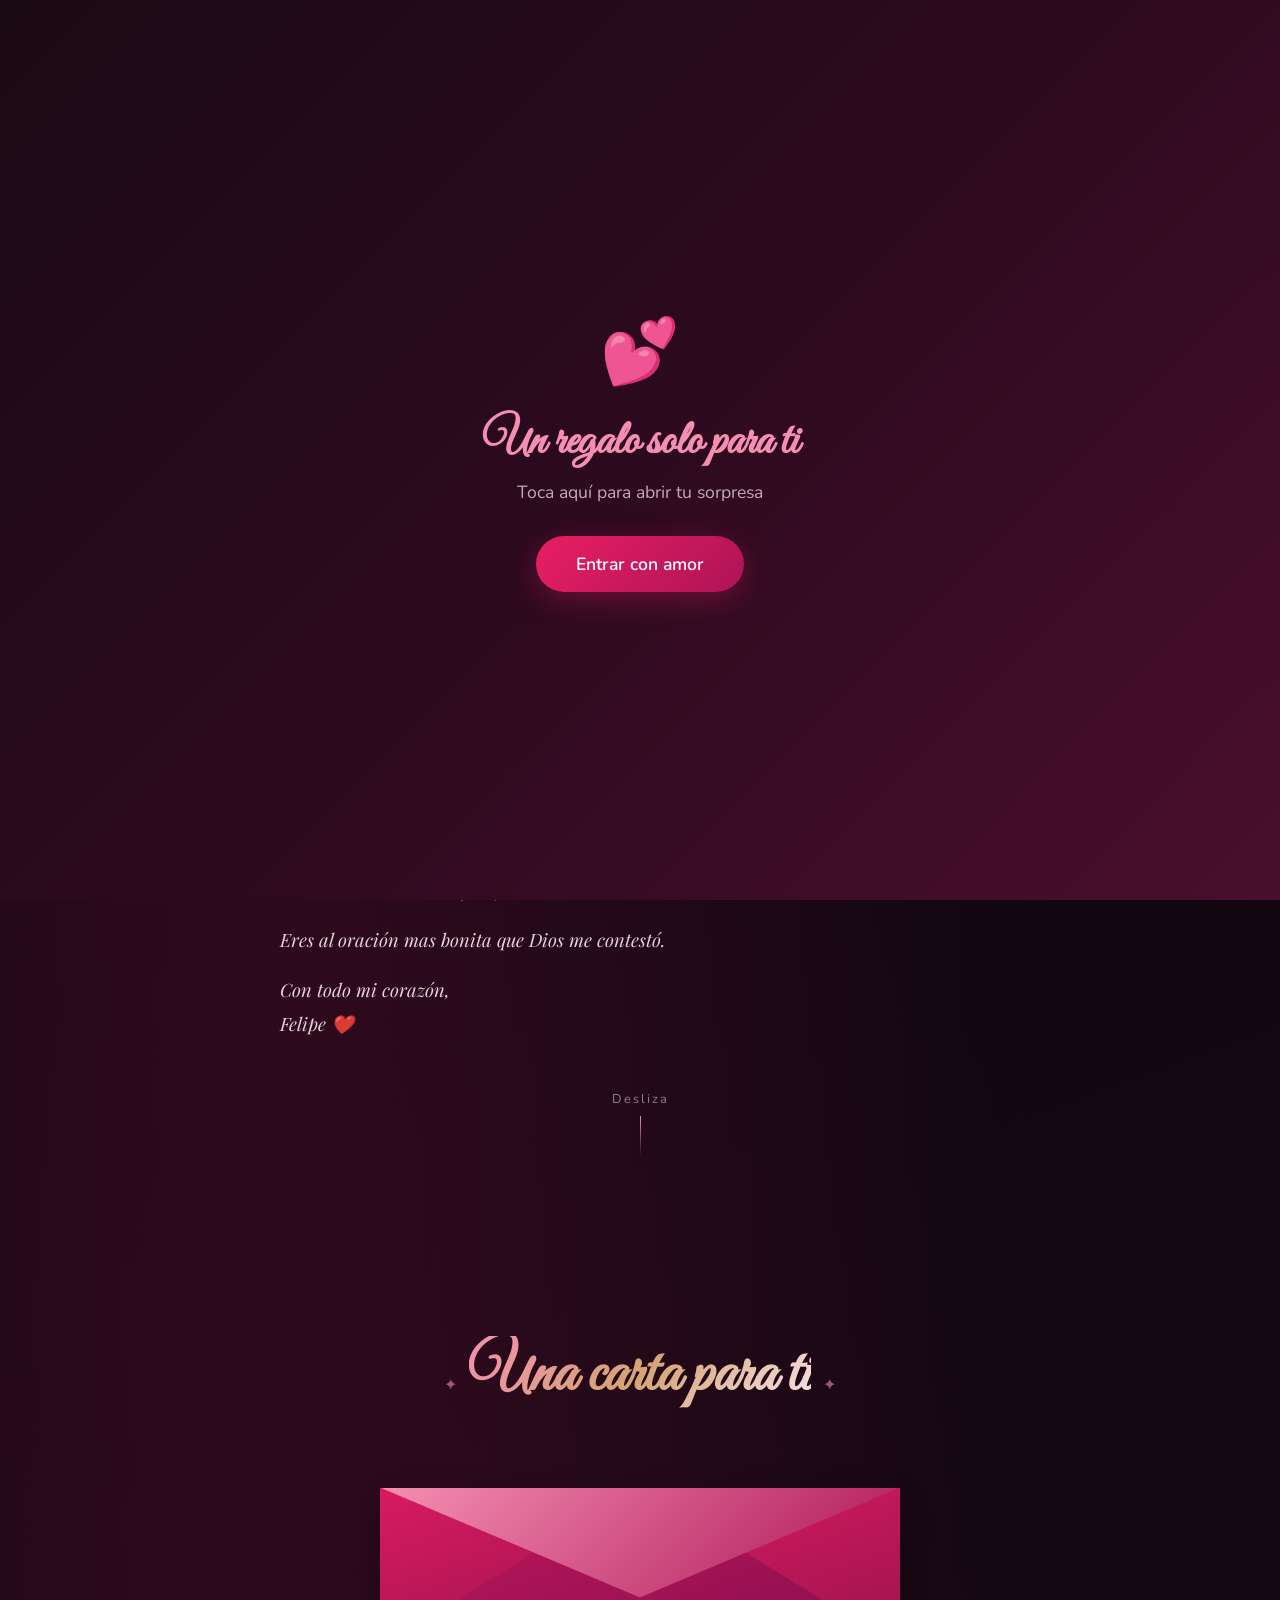
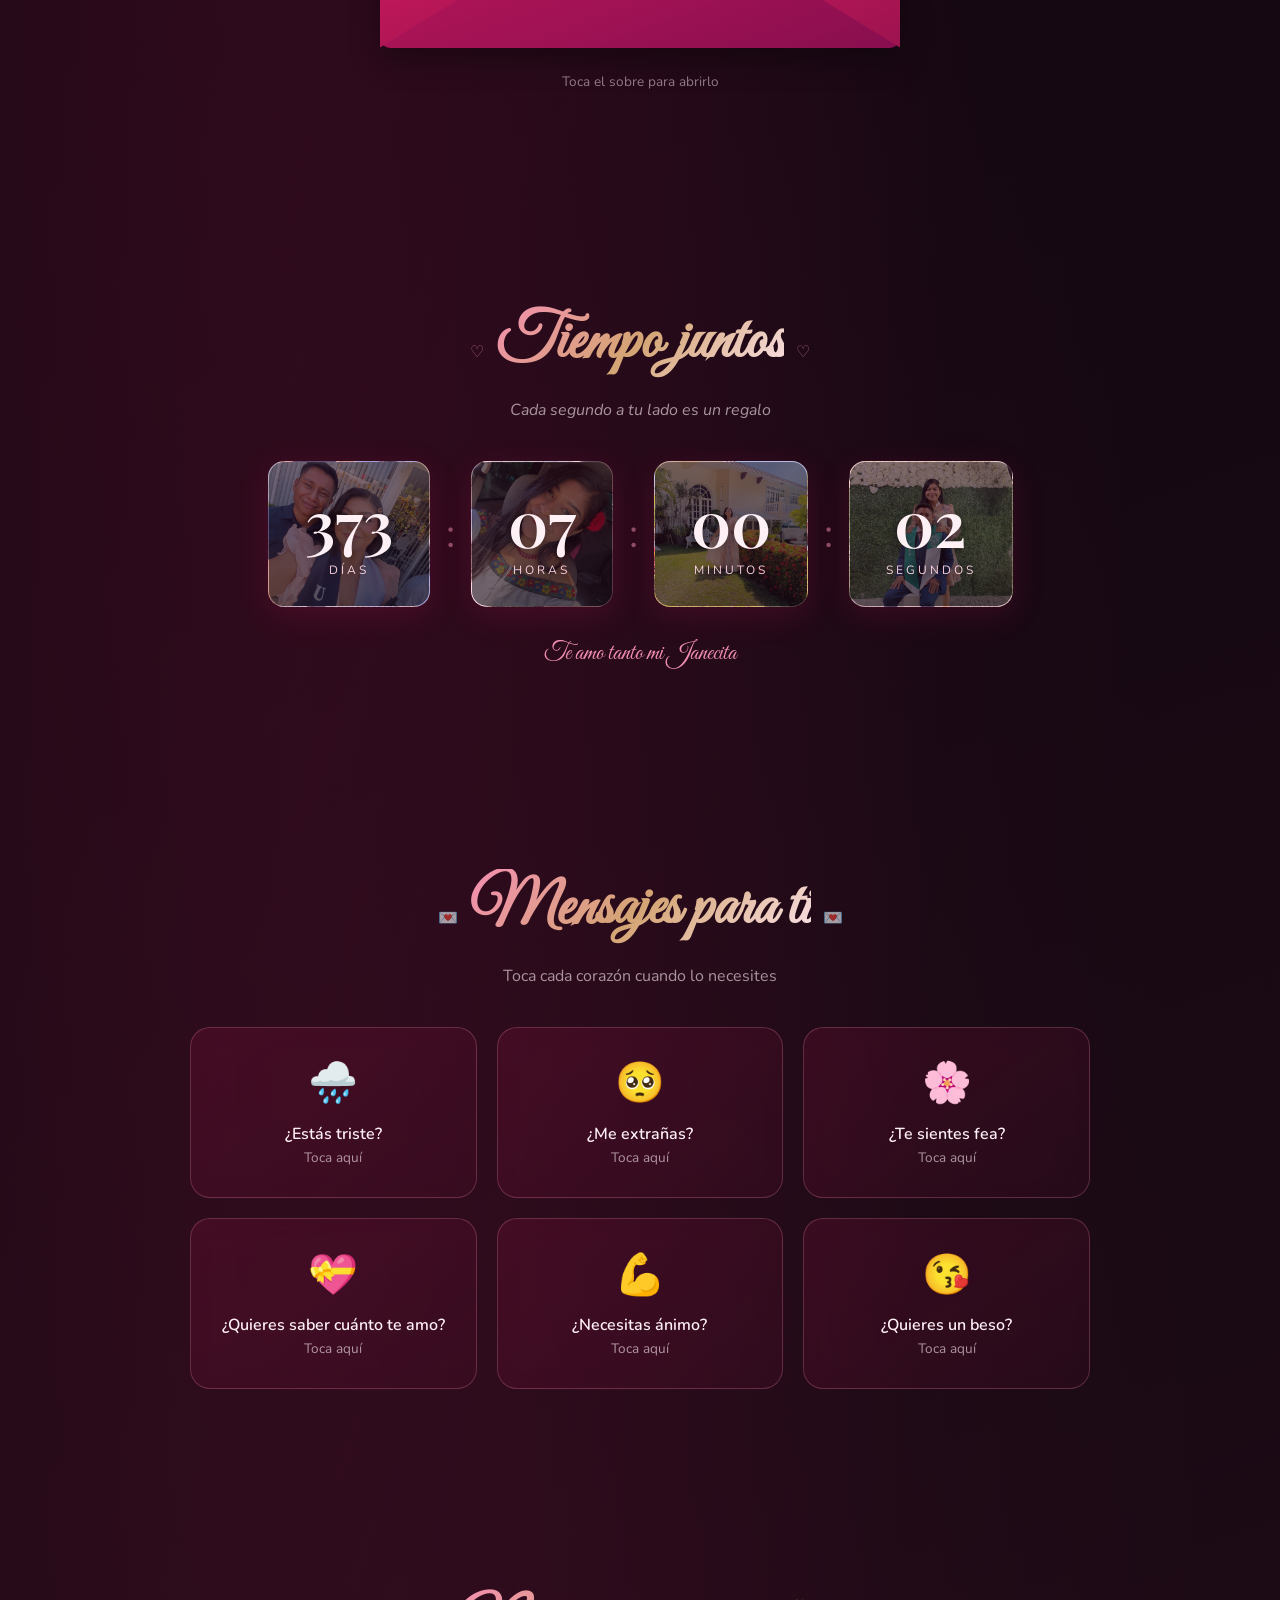
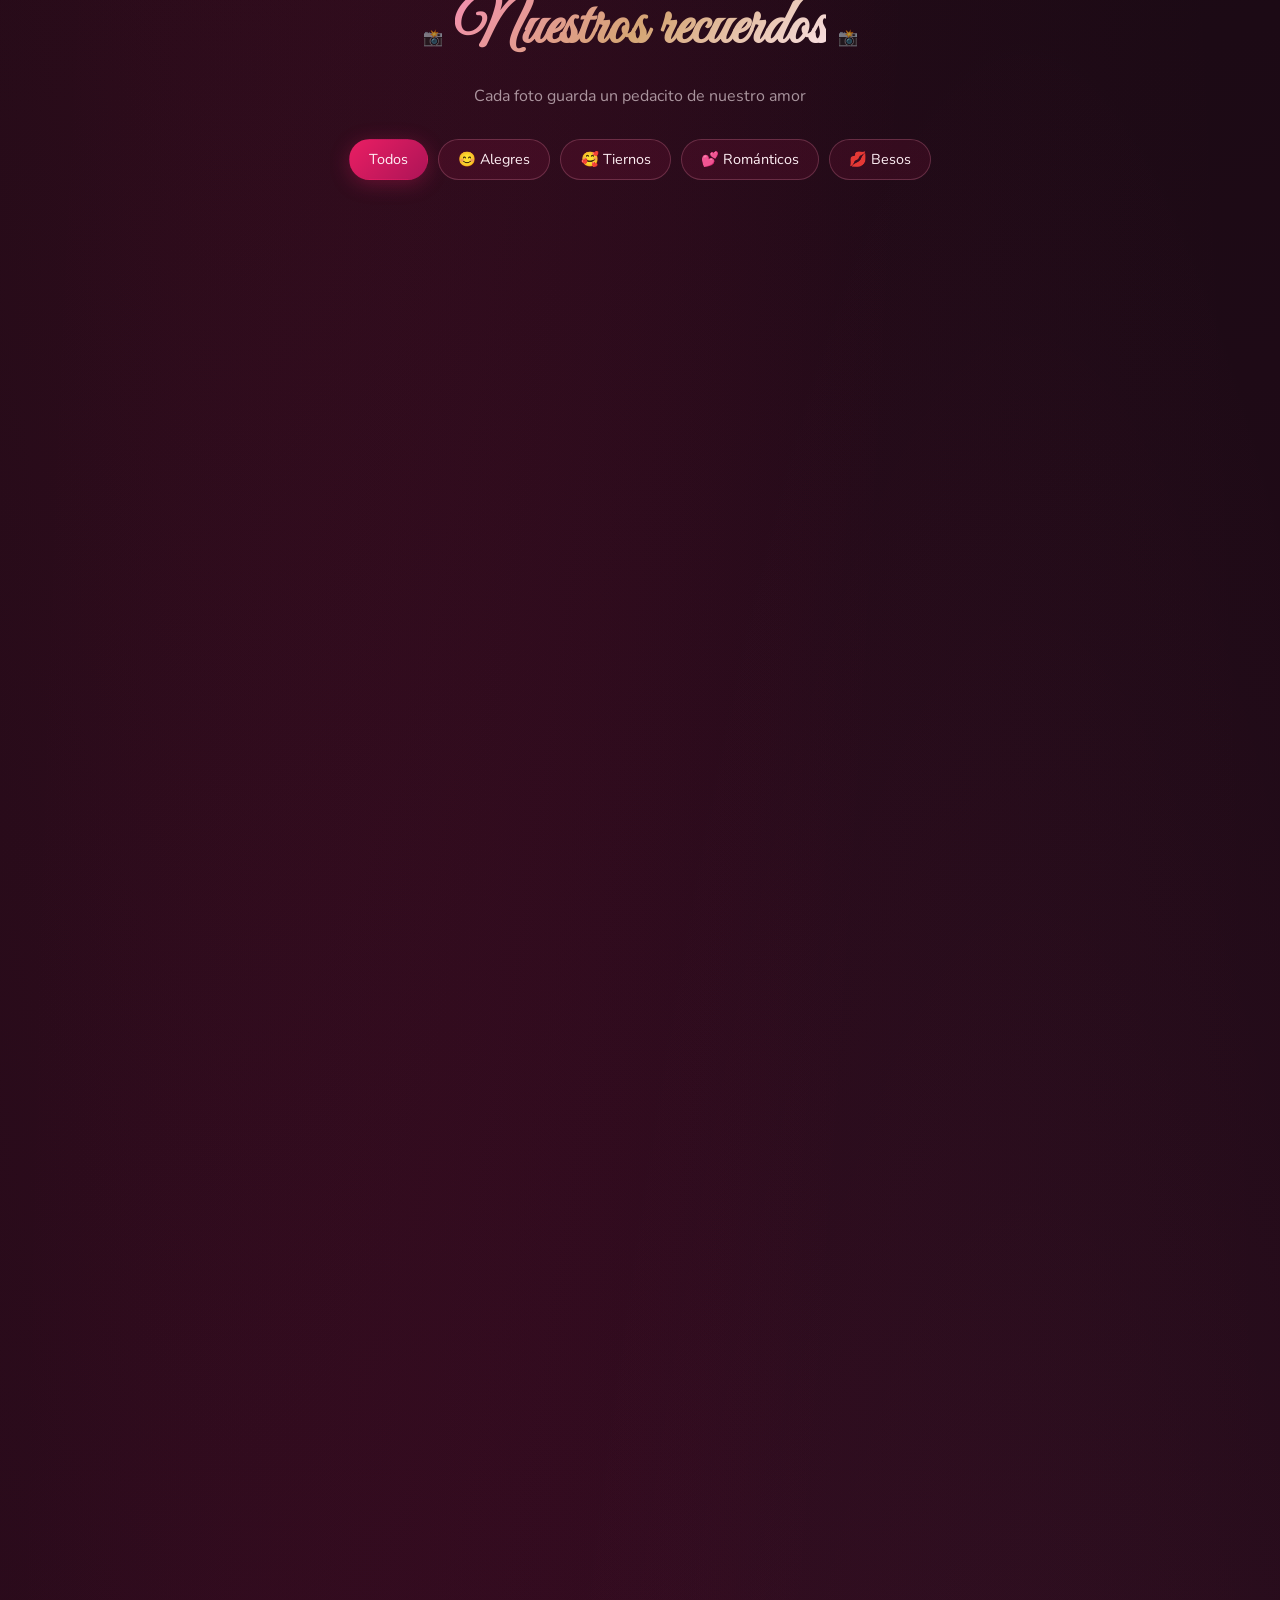
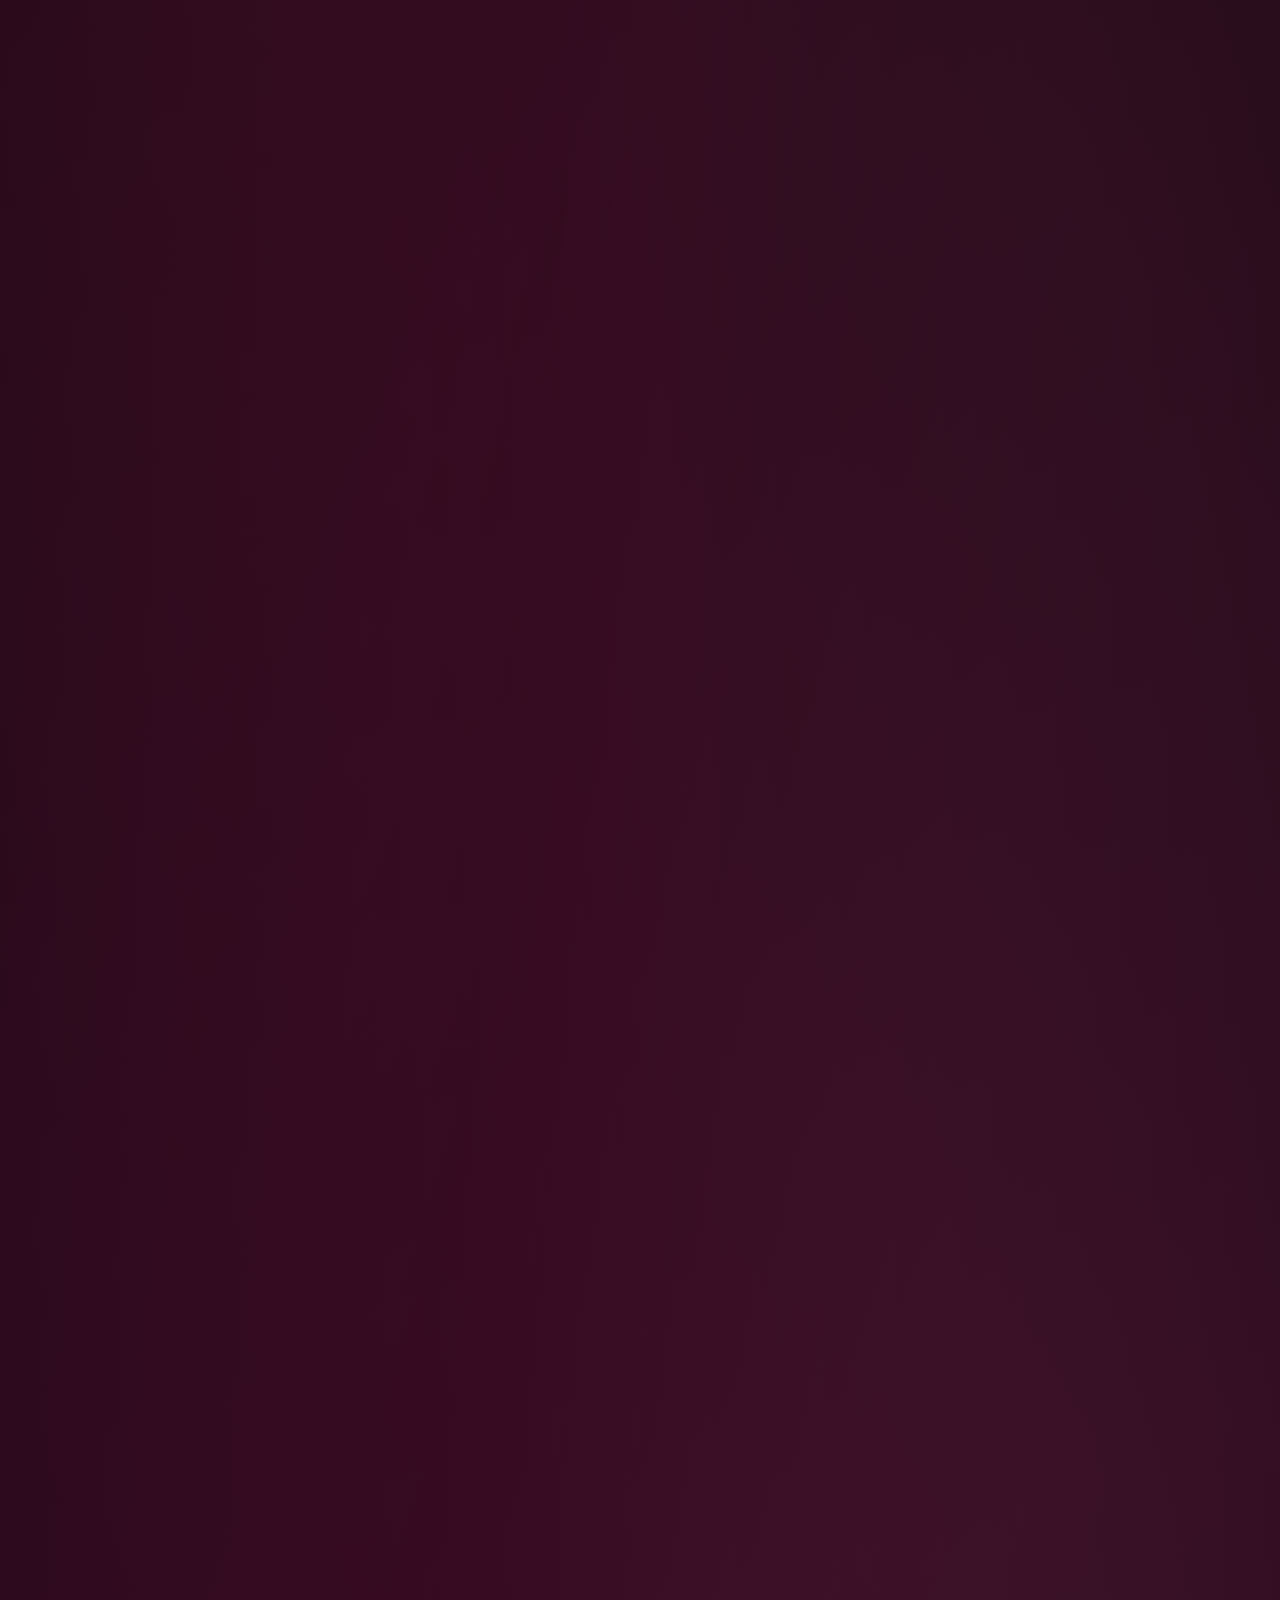
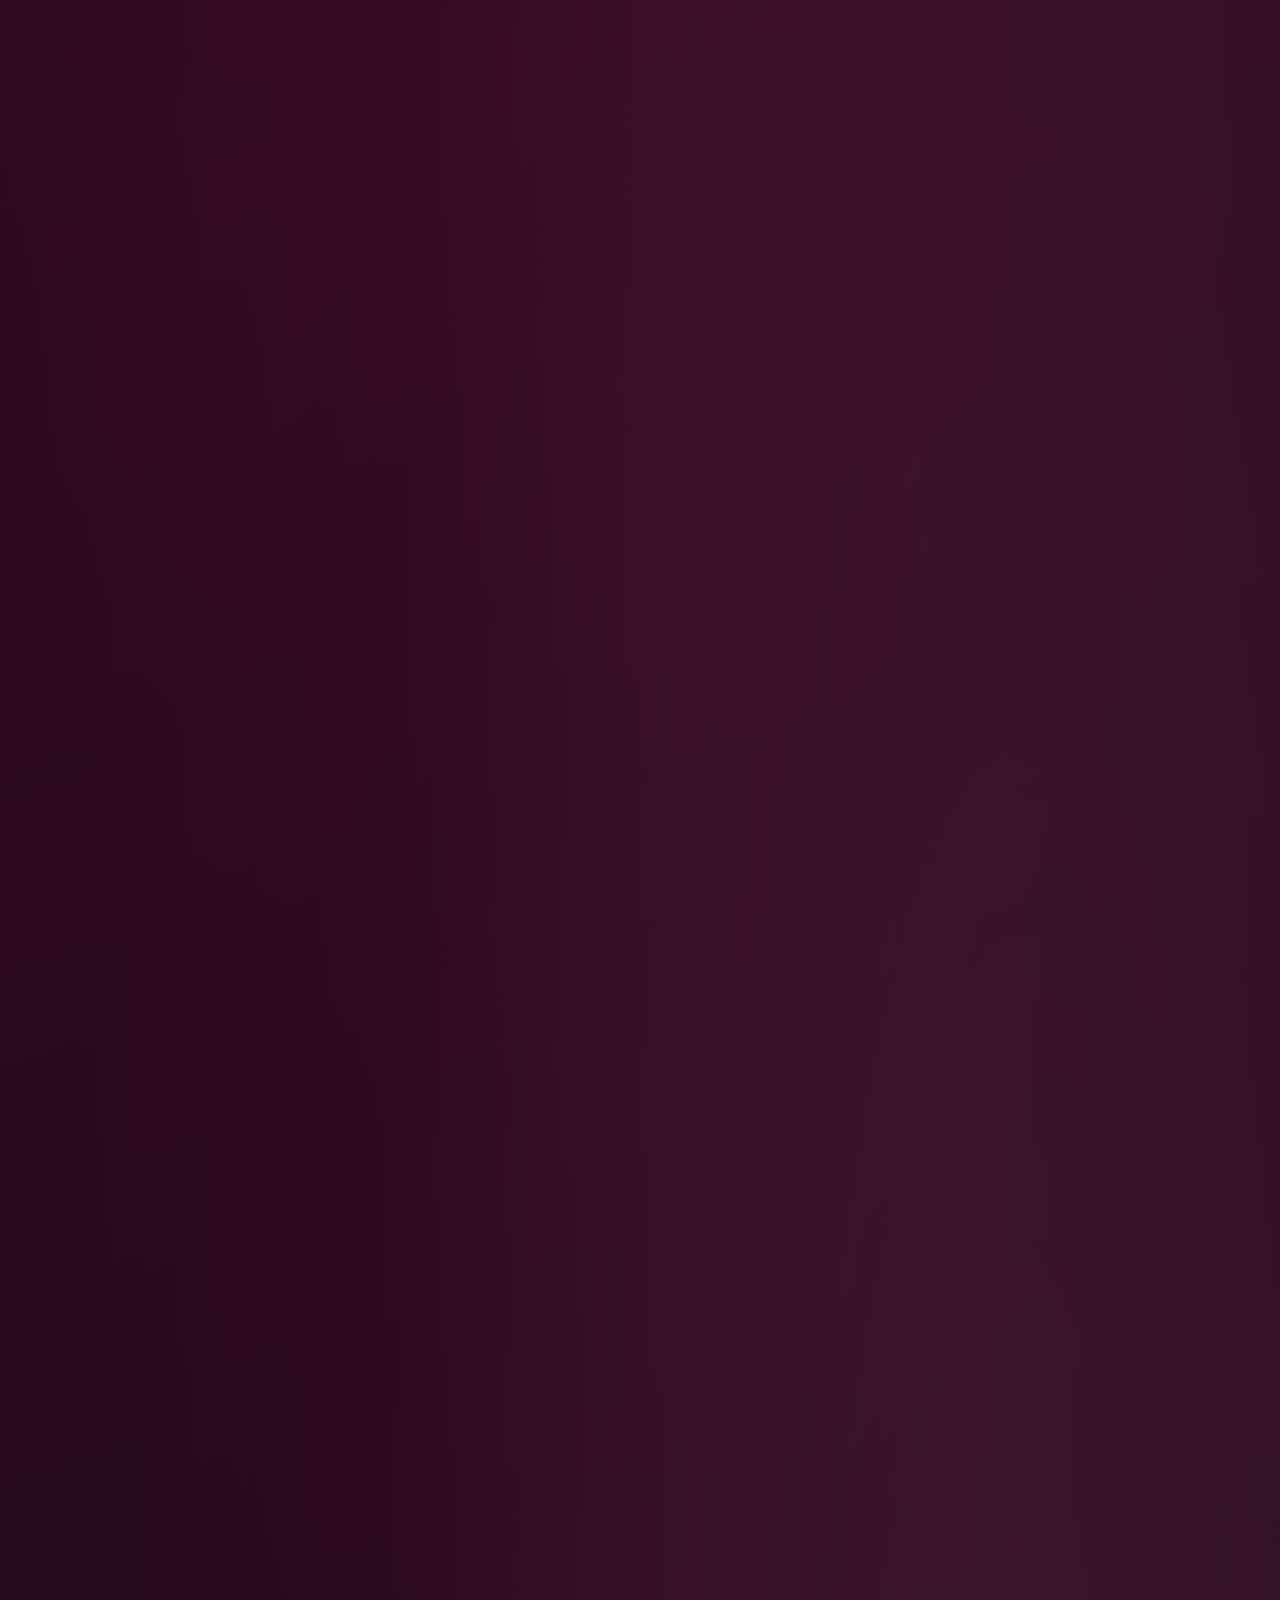
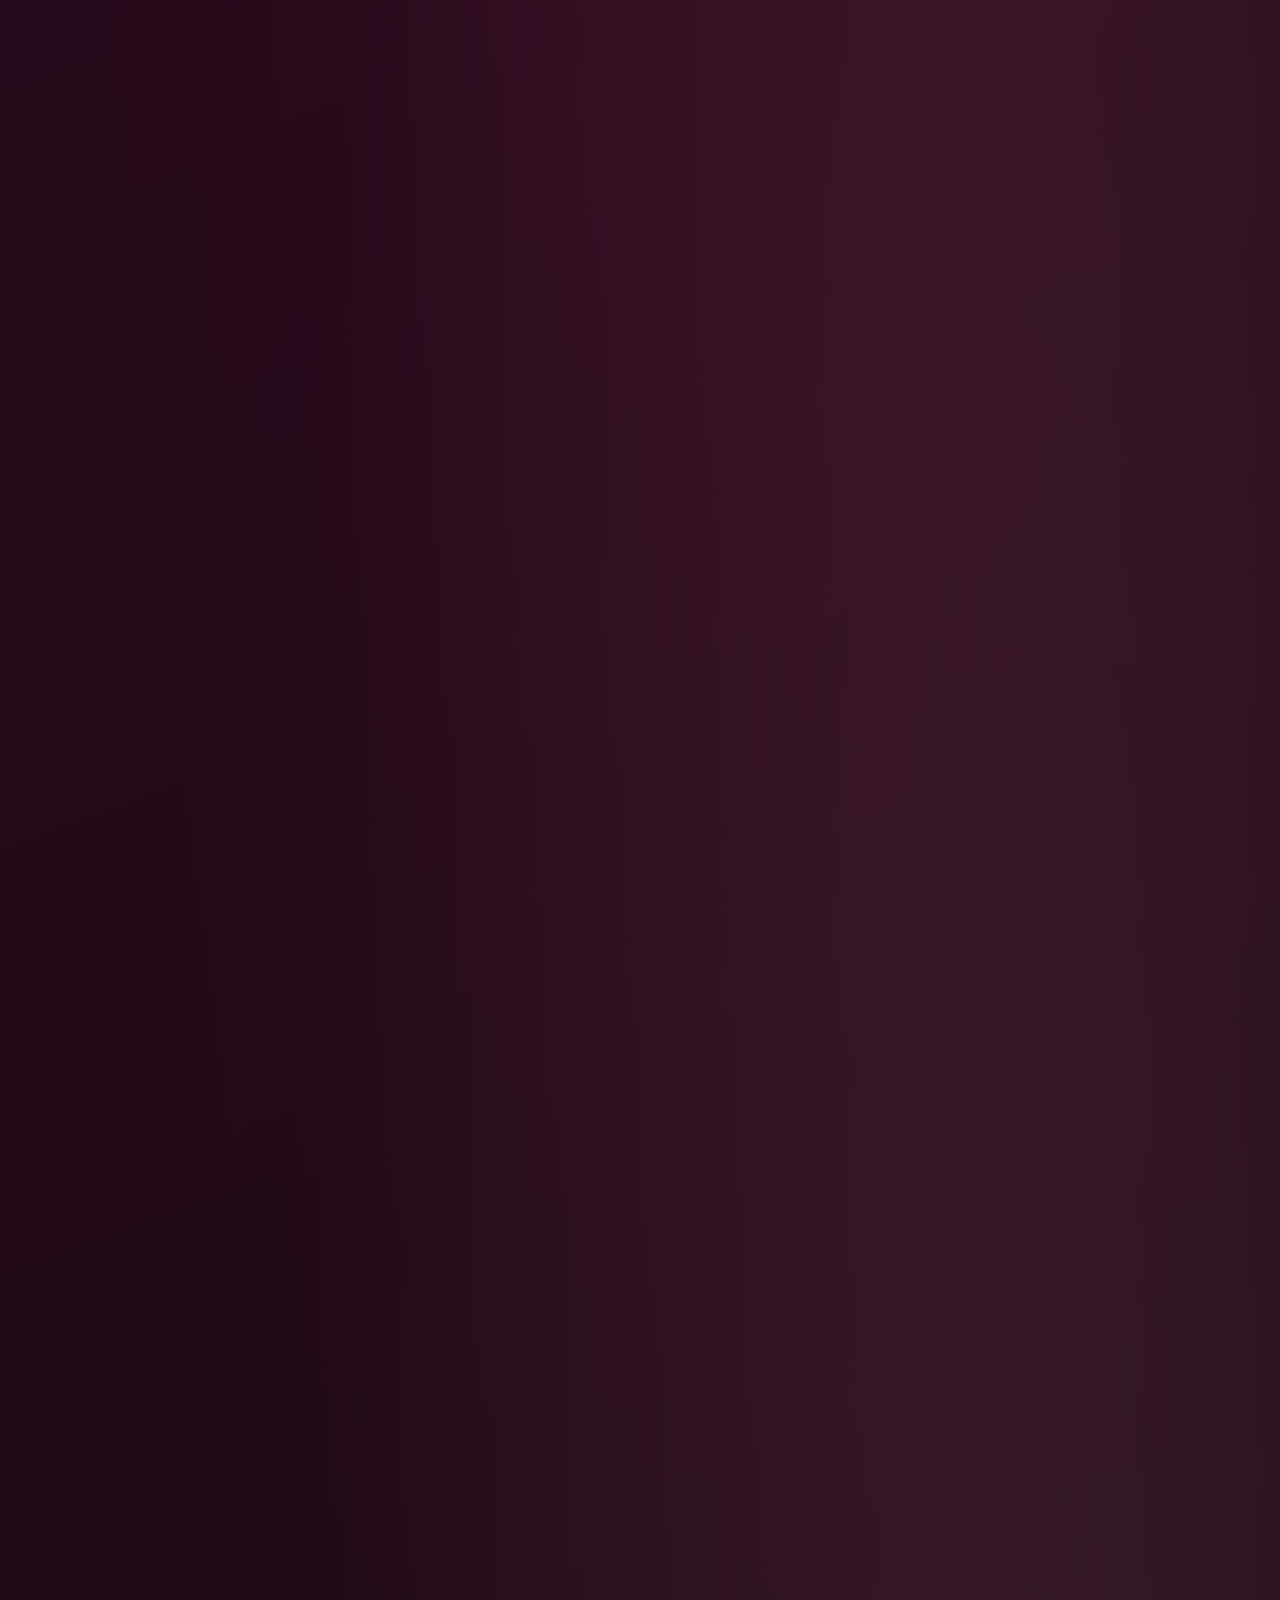
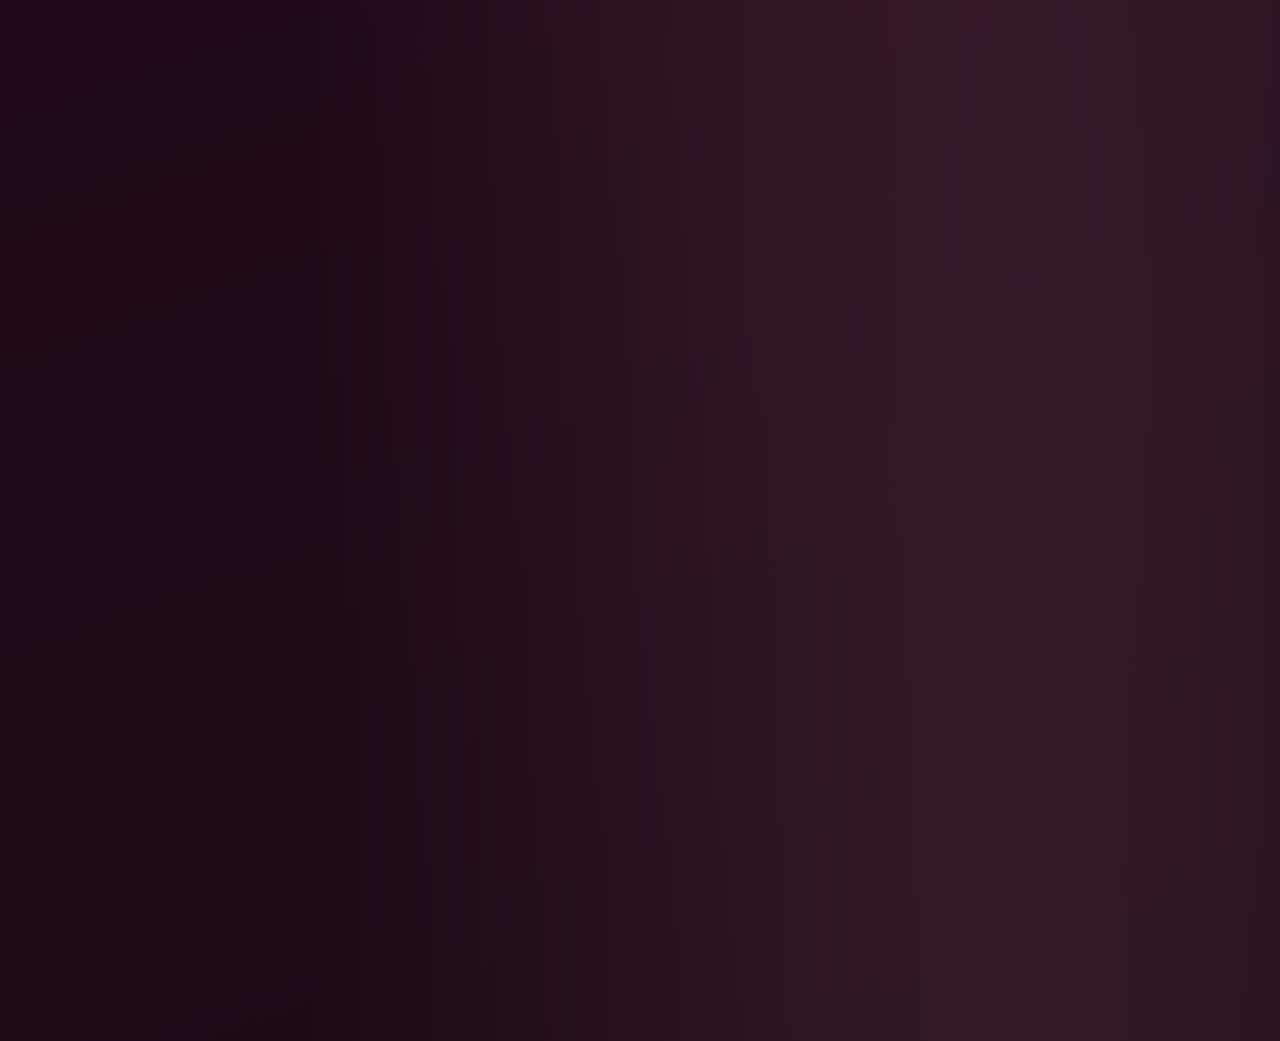
==== commit 412d9e40: "Reanudar contador y quitar la segunda carta El tiempo juntos vuelve a avanzar hasta hoy y se elimina" ====
--- a/index.html
+++ b/index.html
@@ -2,7 +2,9 @@
 <html lang="es">
 <head>
   <meta charset="UTF-8">
-  <meta name="viewport" content="width=device-width, initial-scale=1.0">
+  <meta name="viewport" content="width=device-width, initial-scale=1.0, viewport-fit=cover">
+  <meta name="apple-mobile-web-app-capable" content="yes">
+  <meta name="mobile-web-app-capable" content="yes">
   <title>Para ti, mi Janecita linda ❤️</title>
   <link rel="stylesheet" href="style.css">
   <link href="https://fonts.googleapis.com/css2?family=Great+Vibes&family=Nunito:wght@300;400;600;700&family=Playfair+Display:ital,wght@0,400;0,600;1,400&display=swap" rel="stylesheet">
@@ -128,53 +130,6 @@
       </div>
     </div>
     <p class="contador-fecha reveal">Te amo tanto mi Janecita</p>
-
-    <div class="envelope envelope-pausa reveal" id="sobrePausa">
-      <div class="sobre-stage">
-        <div class="sobre-cuerpo">
-          <div class="sobre-base"></div>
-          <div class="flap"></div>
-        </div>
-        <div class="carta-interior">
-          <div class="carta-papel">
-            <p><strong>Por ahora, el contador se detiene aquí.😭</strong></p>
-            <p>Hoy no sé qué número debería aparecer después.</p>
-            <p>No porque haya dejado de importar nuestra historia.</p>
-            <p>Al contrario.</p>
-            <p>Quizá por eso mismo me duele tanto.</p>
-            <p>He mirado este contador muchas veces pensando en todo lo que hemos vivido desde aquel 28 de noviembre de 2025. Cada día que avanzaba era un pequeño recordatorio de que nuestra historia seguía escribiéndose.</p>
-            <p>Pero hoy necesito detenerlo.</p>
-            <p>No quiero fingir que todo está bien cuando dentro de mí hay tantas cosas que no sé cómo acomodar.</p>
-            <p>Hay palabras, notas, estados que me dolieron demasiado.</p>
-            <p>Hay muchas cosas que me hicieron preguntarme si realmente he sabido demostrarte quién soy, cuánto te amo y cuánto me importa construir un futuro contigo.</p>
-            <p>Y también hay cosas que sé que tengo que aprender, cambiar y mejorar.</p>
-            <p>No quiero escribir esto para hacerte sentir culpable.</p>
-            <p>Tampoco para pedirte que regreses, ni para obligarte a responderme.</p>
-            <p>Solo quiero dejar aquí una parte de lo que siento.</p>
-            <p>Porque esta página nació para ti.</p>
-            <p>Y aunque hoy me duela entrar en ella, no quiero borrar todo lo bonito que alguna vez sentí mientras la construía.</p>
-            <p>Si algún día vuelves a mirar estas palabras, quiero que sepas que detrás de cada foto, cada carta, cada mensaje, cada detalle y cada línea de código hubo un muchacho que te quiso de verdad.</p>
-            <p>Un muchacho que soñó contigo.</p>
-            <p>Que imaginó una vida a tu lado.</p>
-            <p>Que quiso crecer, trabajar, terminar su carrera, construir su futuro y algún día poder mirar atrás y decir: “Todo esto valió la pena porque lo construimos juntos”.</p>
-            <p>Hoy no sé qué pasará con nosotros.</p>
-            <p>No sé si este contador volverá a comenzar.</p>
-            <p>No sé si algún día volveremos a mirar juntos todo lo que hay aquí.</p>
-            <p>Y esa incertidumbre me duele muchísimo.</p>
-            <p>Pero no quiero despedirme de ti con odio.</p>
-            <p>No quiero convertir nuestro amor en una guerra.</p>
-            <p>Solo quiero dejar aquí, por esta noche, estas palabras:</p>
-            <p><strong>Te amé de verdad.<br>Te amo todavía.<br>Y aunque hoy me duela muchísimo, agradezco haber coincidido contigo en esta vida.</strong></p>
-            <p>Por ahora, el contador se detiene.</p>
-            <p>La historia queda aquí...</p>
-            <p>no porque haya dejado de importar,</p>
-            <p>sino porque hoy simplemente no sé cómo continuarla.</p>
-            <p class="carta-firma">Pipe</p>
-          </div>
-        </div>
-      </div>
-      <p class="sobre-hint">Toca el sobre para abrirlo</p>
-    </div>
   </section>
 
   <!-- INTERACTIVO -->
@@ -262,7 +217,7 @@
     </div>
   </section>
 
-  <audio id="musica" loop>
+  <audio id="musica" loop playsinline webkit-playsinline preload="auto">
     <source src="musica.mp3" type="audio/mpeg">
   </audio>
 
--- a/style.css
+++ b/style.css
@@ -2,6 +2,7 @@
   margin: 0;
   padding: 0;
   box-sizing: border-box;
+  -webkit-tap-highlight-color: transparent;
 }
 
 :root {
@@ -19,6 +20,14 @@
 
 html {
   scroll-behavior: smooth;
+  -webkit-text-size-adjust: 100%;
+  text-size-adjust: 100%;
+}
+
+button,
+a {
+  -webkit-touch-callout: none;
+  touch-action: manipulation;
 }
 
 body {
@@ -68,6 +77,18 @@
   height: 48px;
   background-size: cover;
   background-position: center;
+  -webkit-clip-path: polygon(
+    50% 92%,
+    8% 55%,
+    0% 30%,
+    8% 10%,
+    28% 0%,
+    50% 18%,
+    72% 0%,
+    92% 10%,
+    100% 30%,
+    92% 55%
+  );
   clip-path: polygon(
     50% 92%,
     8% 55%,
@@ -80,10 +101,14 @@
     100% 30%,
     92% 55%
   );
+  -webkit-animation: caerCorazon linear forwards;
   animation: caerCorazon linear forwards;
   opacity: 0.9;
   z-index: 1;
   pointer-events: none;
+  -webkit-transform: translateZ(0);
+  transform: translateZ(0);
+  will-change: transform, opacity;
 }
 
 @keyframes caer {
@@ -208,6 +233,7 @@
   border-radius: 50%;
   border: 2px solid rgba(244, 143, 177, 0.5);
   background: rgba(45, 10, 30, 0.8);
+  -webkit-backdrop-filter: blur(10px);
   backdrop-filter: blur(10px);
   font-size: 1.4rem;
   cursor: pointer;
@@ -512,6 +538,18 @@
   height: 100%;
   object-fit: cover;
   display: block;
+  -webkit-clip-path: polygon(
+    50% 92%,
+    8% 55%,
+    0% 30%,
+    8% 10%,
+    28% 0%,
+    50% 18%,
+    72% 0%,
+    92% 10%,
+    100% 30%,
+    92% 55%
+  );
   clip-path: polygon(
     50% 92%,
     8% 55%,
@@ -524,6 +562,7 @@
     100% 30%,
     92% 55%
   );
+  -webkit-filter: drop-shadow(0 8px 16px rgba(173, 20, 87, 0.3));
   filter: drop-shadow(0 8px 16px rgba(173, 20, 87, 0.3));
 }
 
@@ -559,6 +598,7 @@
   border: 1px solid rgba(244, 143, 177, 0.3);
   border-radius: 16px;
   padding: clamp(16px, 3vw, 28px) clamp(20px, 4vw, 36px);
+  -webkit-backdrop-filter: blur(10px);
   backdrop-filter: blur(10px);
   box-shadow:
     0 8px 32px rgba(233, 30, 99, 0.15),
@@ -654,10 +694,6 @@
   opacity: 0.7;
 }
 
-.envelope-pausa {
-  margin-top: 2.5rem;
-}
-
 /* INTERACTIVO */
 .interactivo-section {
   padding: 100px 20px;
@@ -685,6 +721,7 @@
   color: var(--texto);
   font-family: 'Nunito', sans-serif;
   transition: all 0.4s cubic-bezier(0.4, 0, 0.2, 1);
+  -webkit-backdrop-filter: blur(8px);
   backdrop-filter: blur(8px);
   position: relative;
   overflow: hidden;
@@ -733,6 +770,7 @@
   inset: 0;
   z-index: 5000;
   background: rgba(13, 5, 16, 0.85);
+  -webkit-backdrop-filter: blur(8px);
   backdrop-filter: blur(8px);
   display: flex;
   align-items: center;
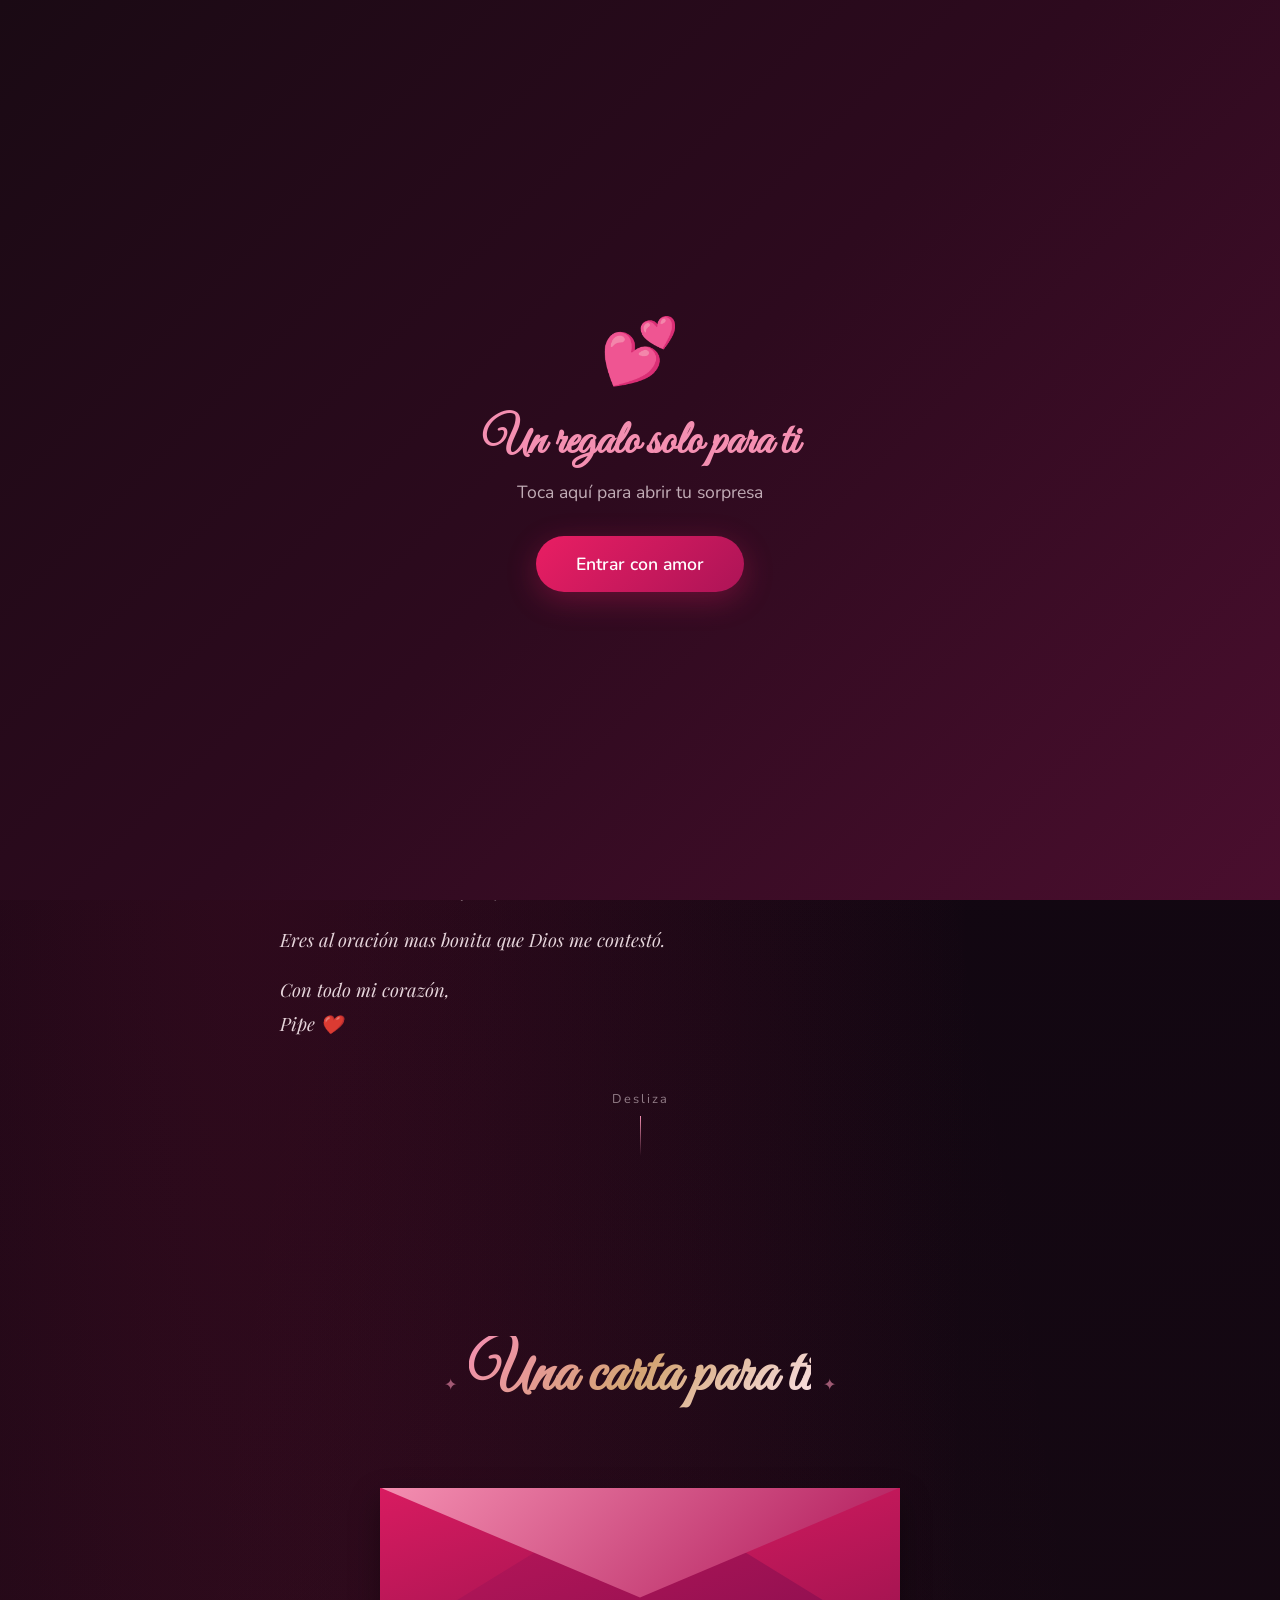
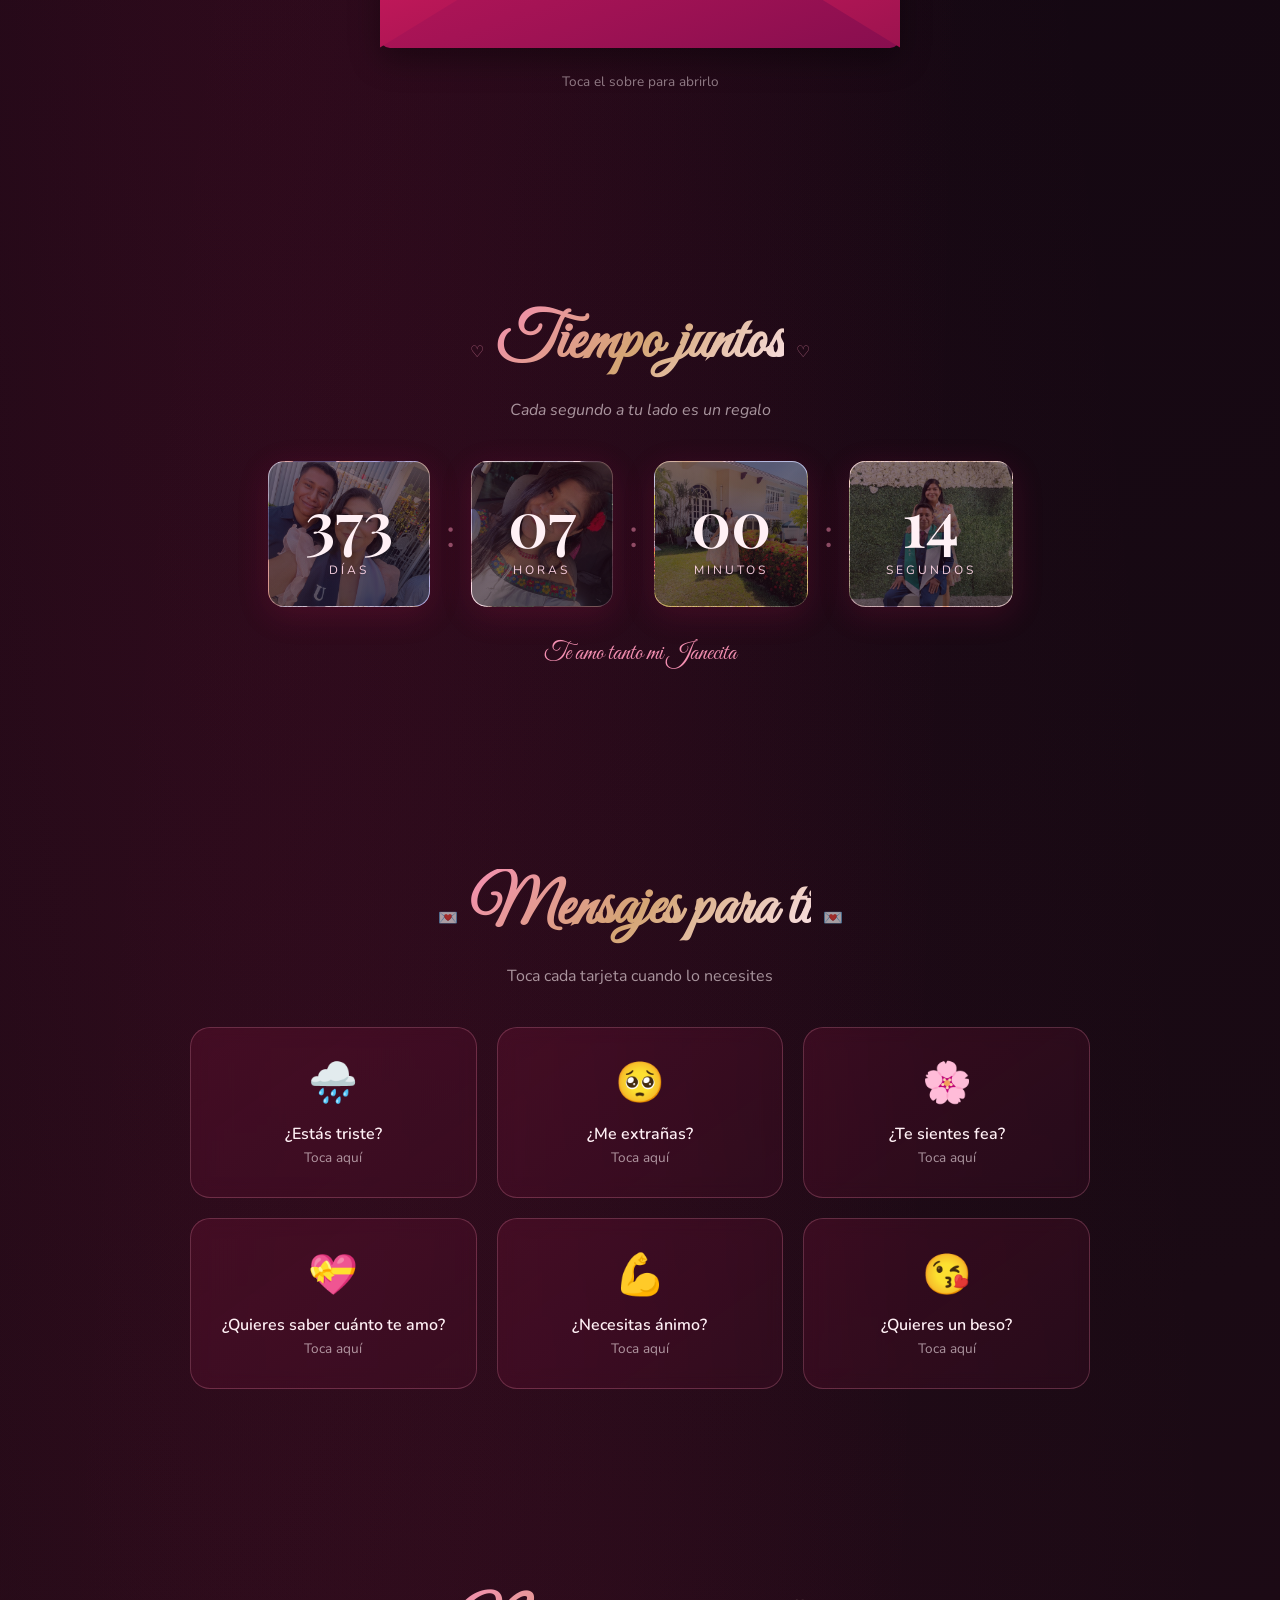
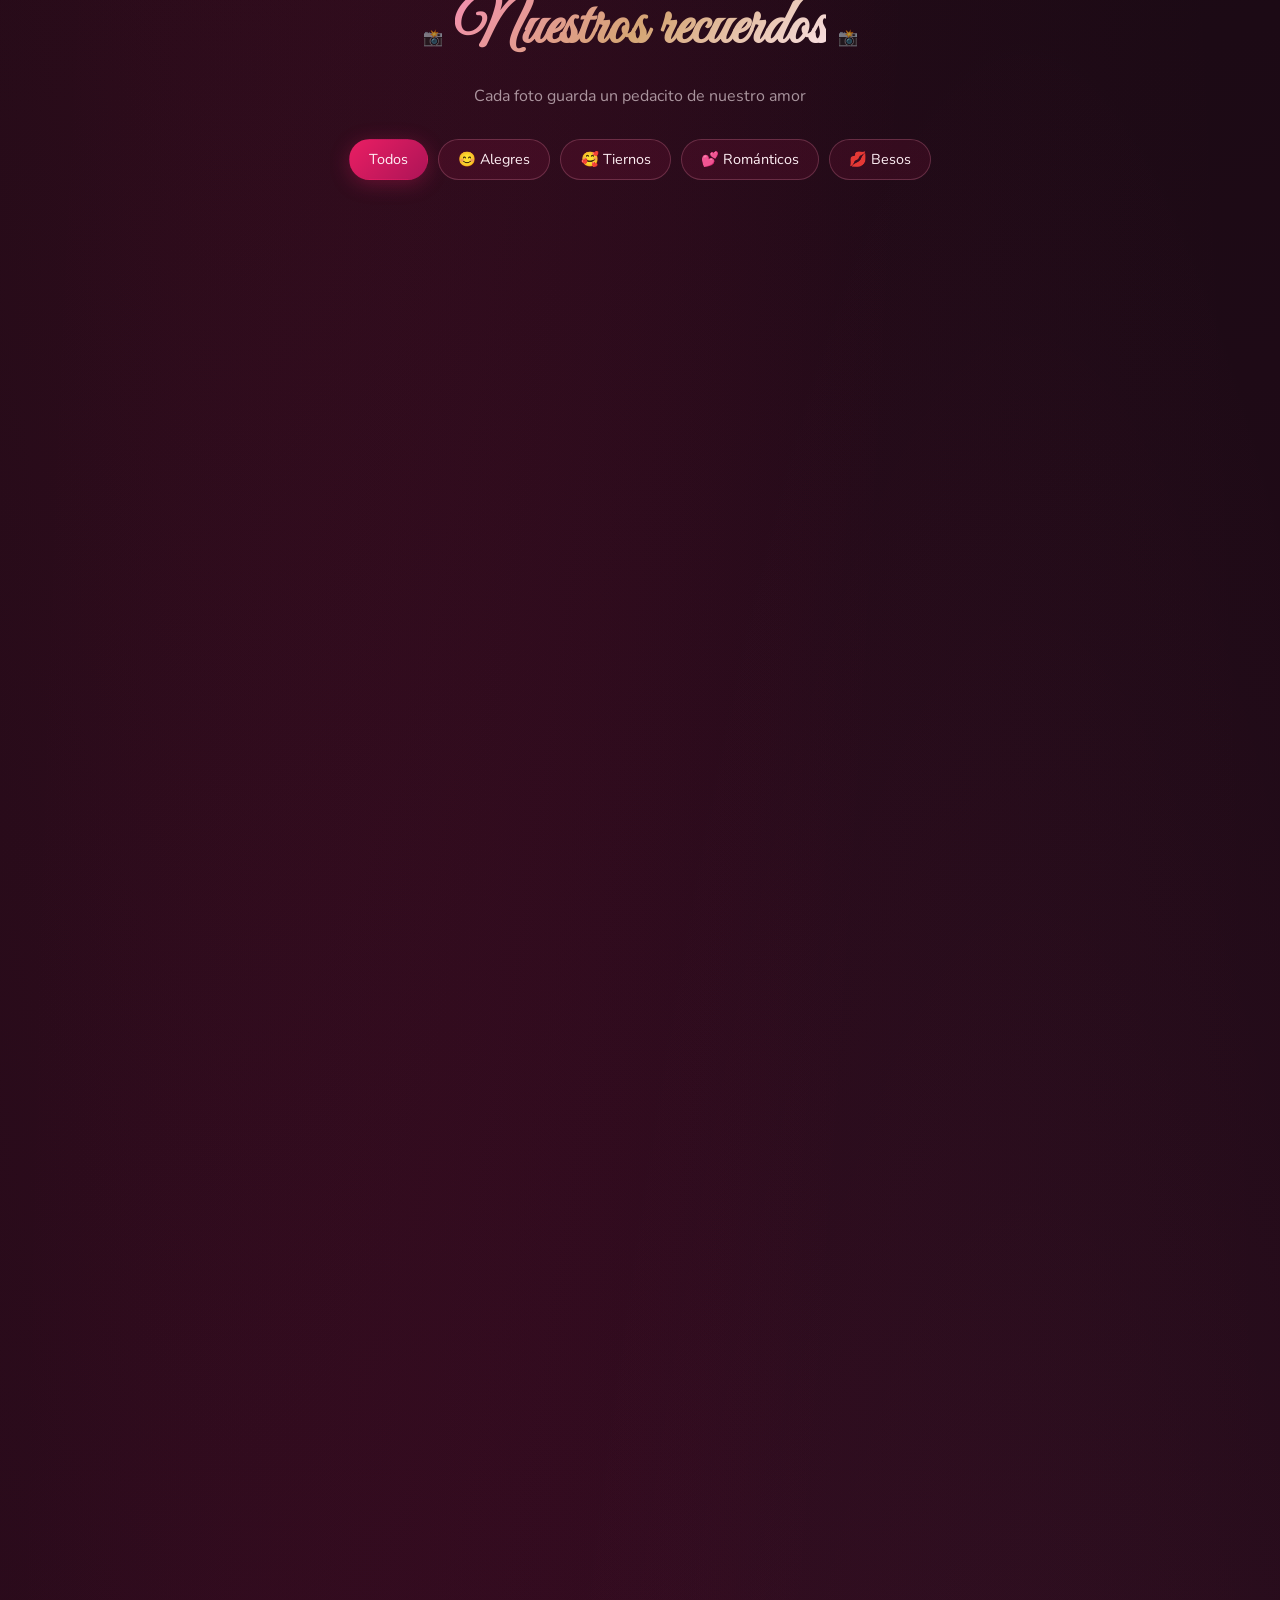
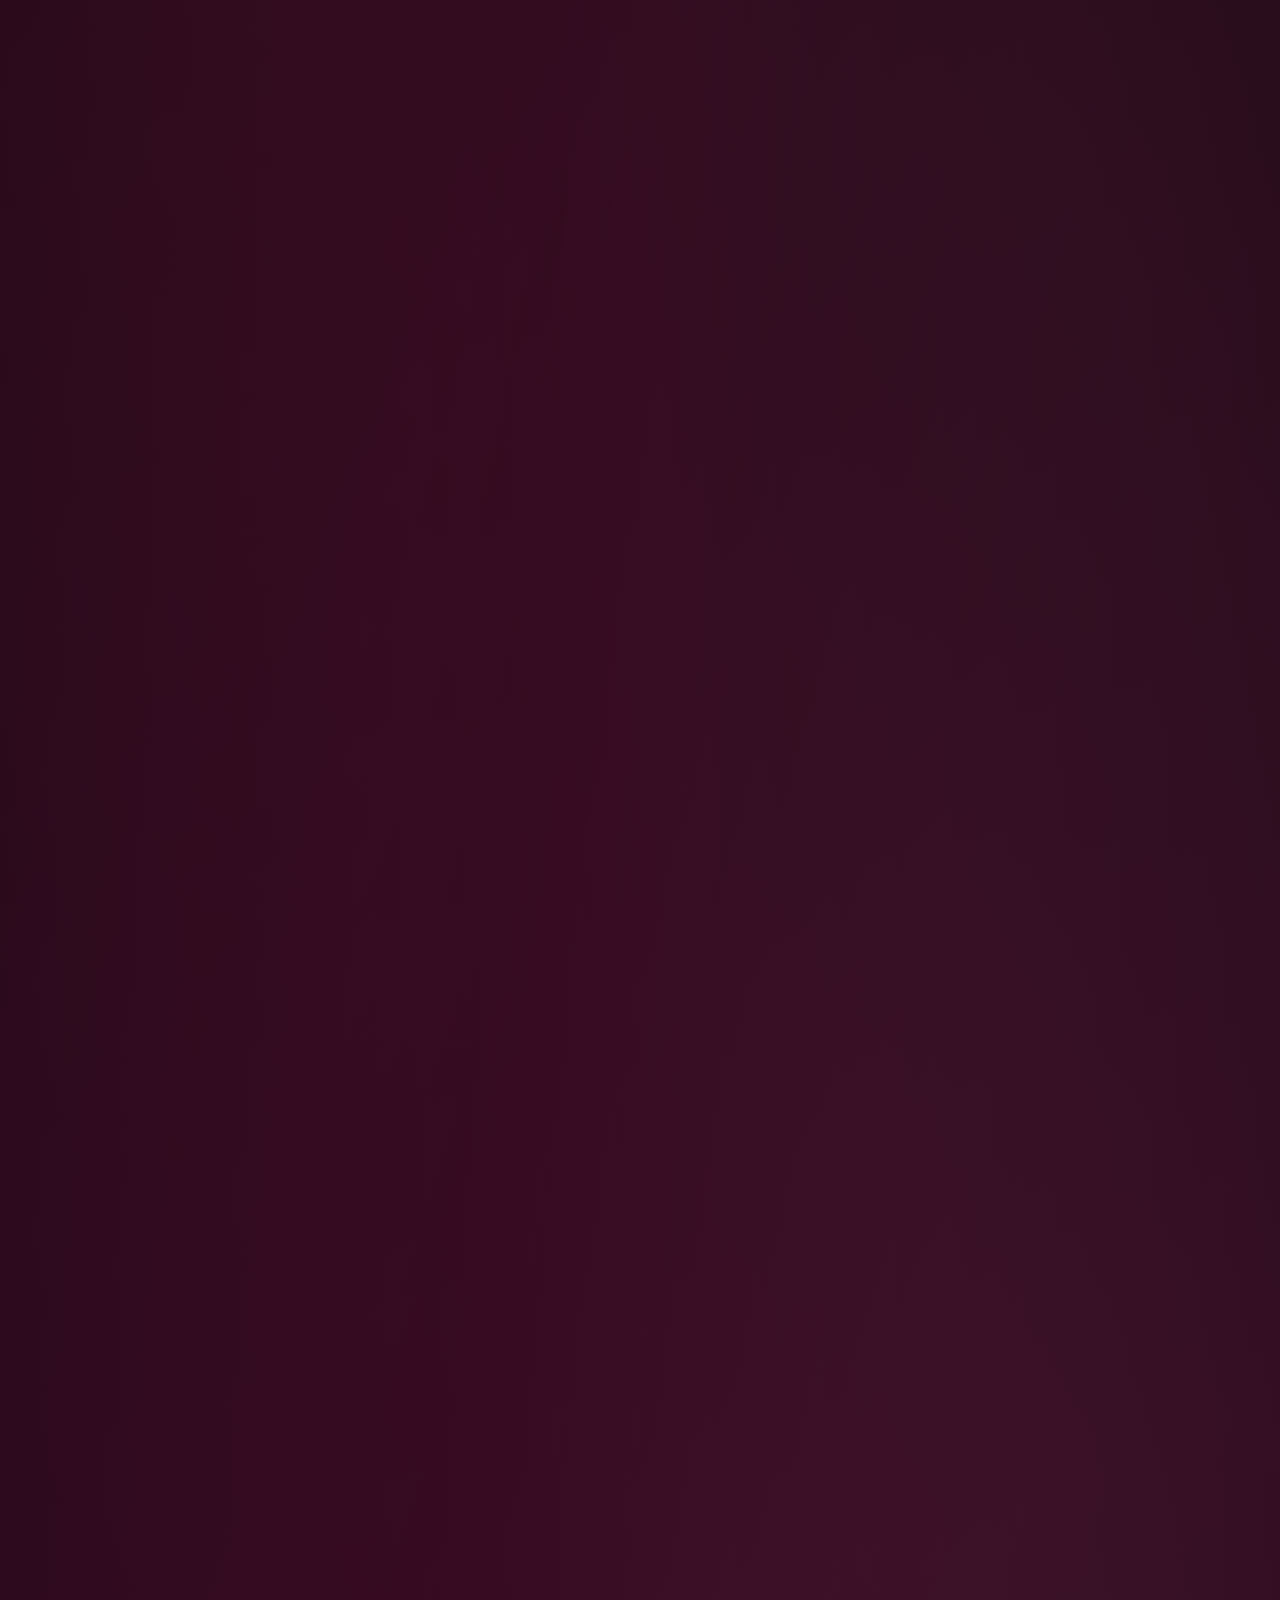
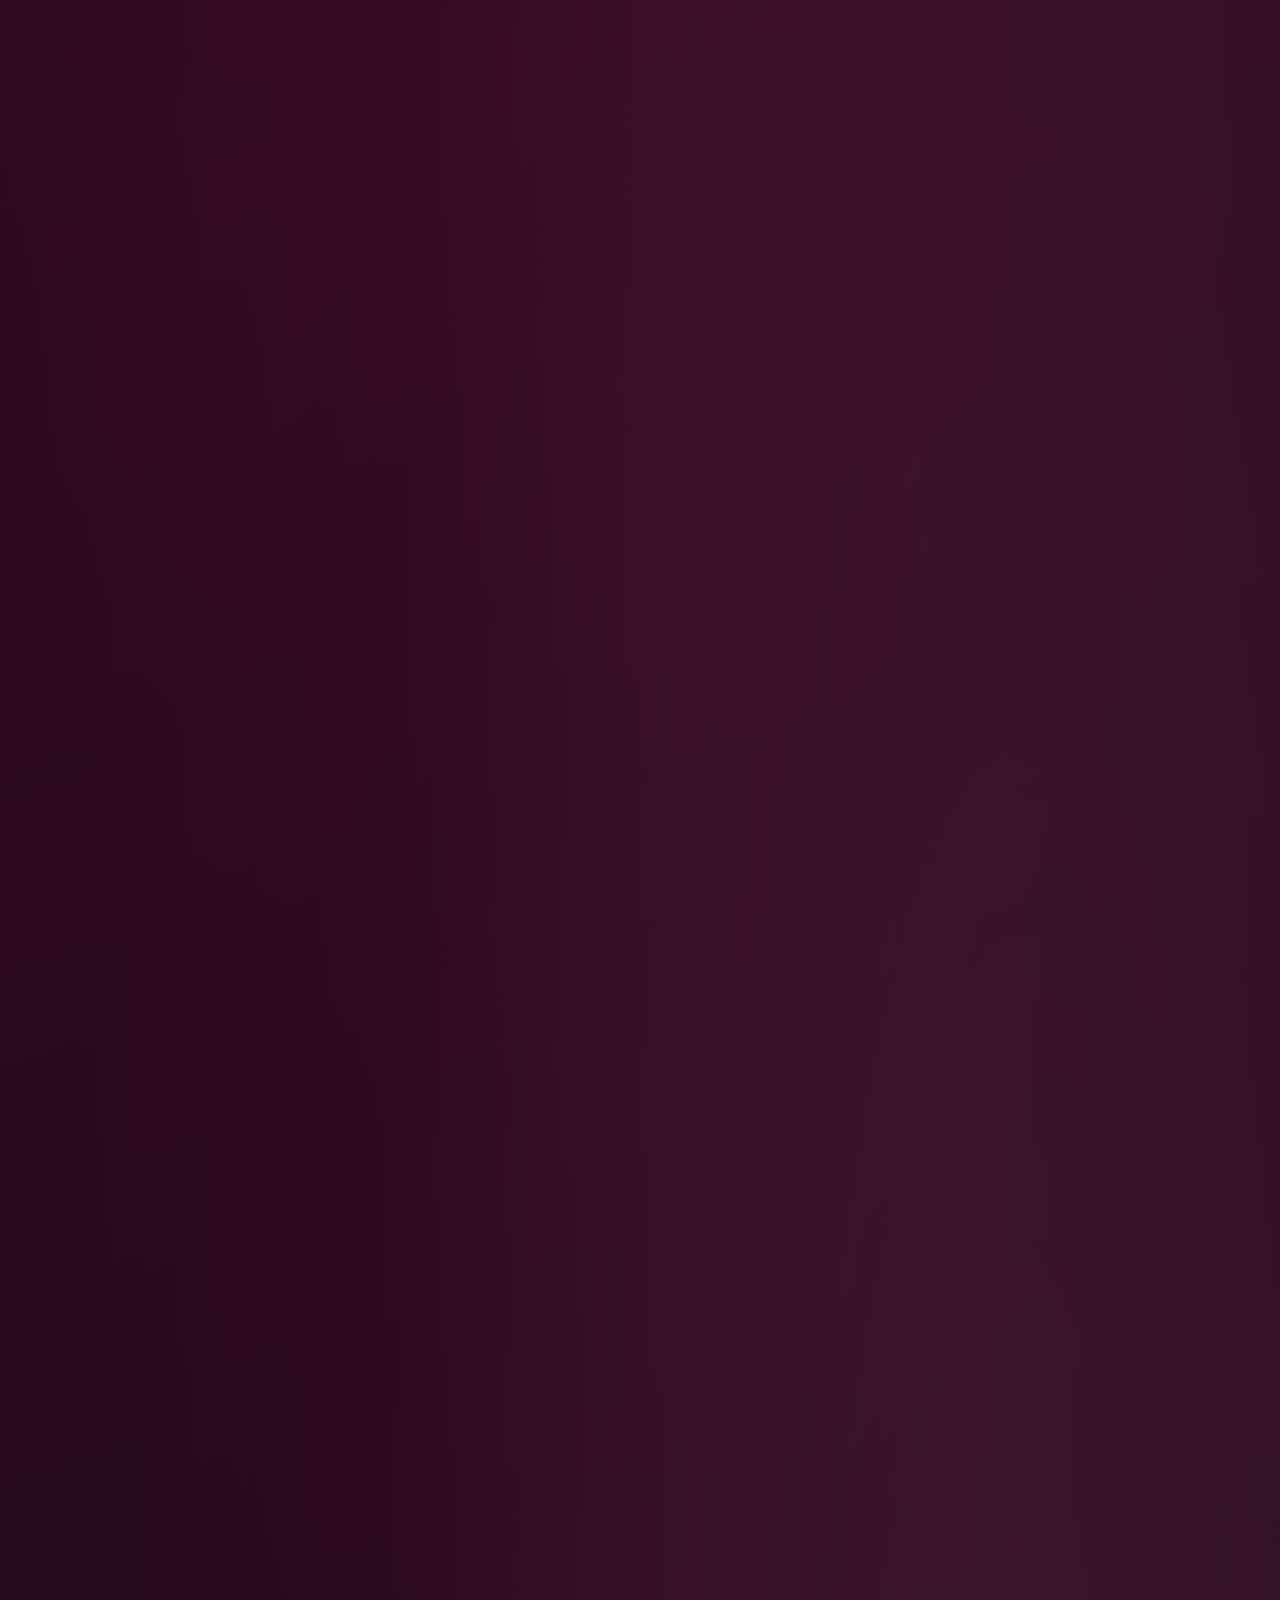
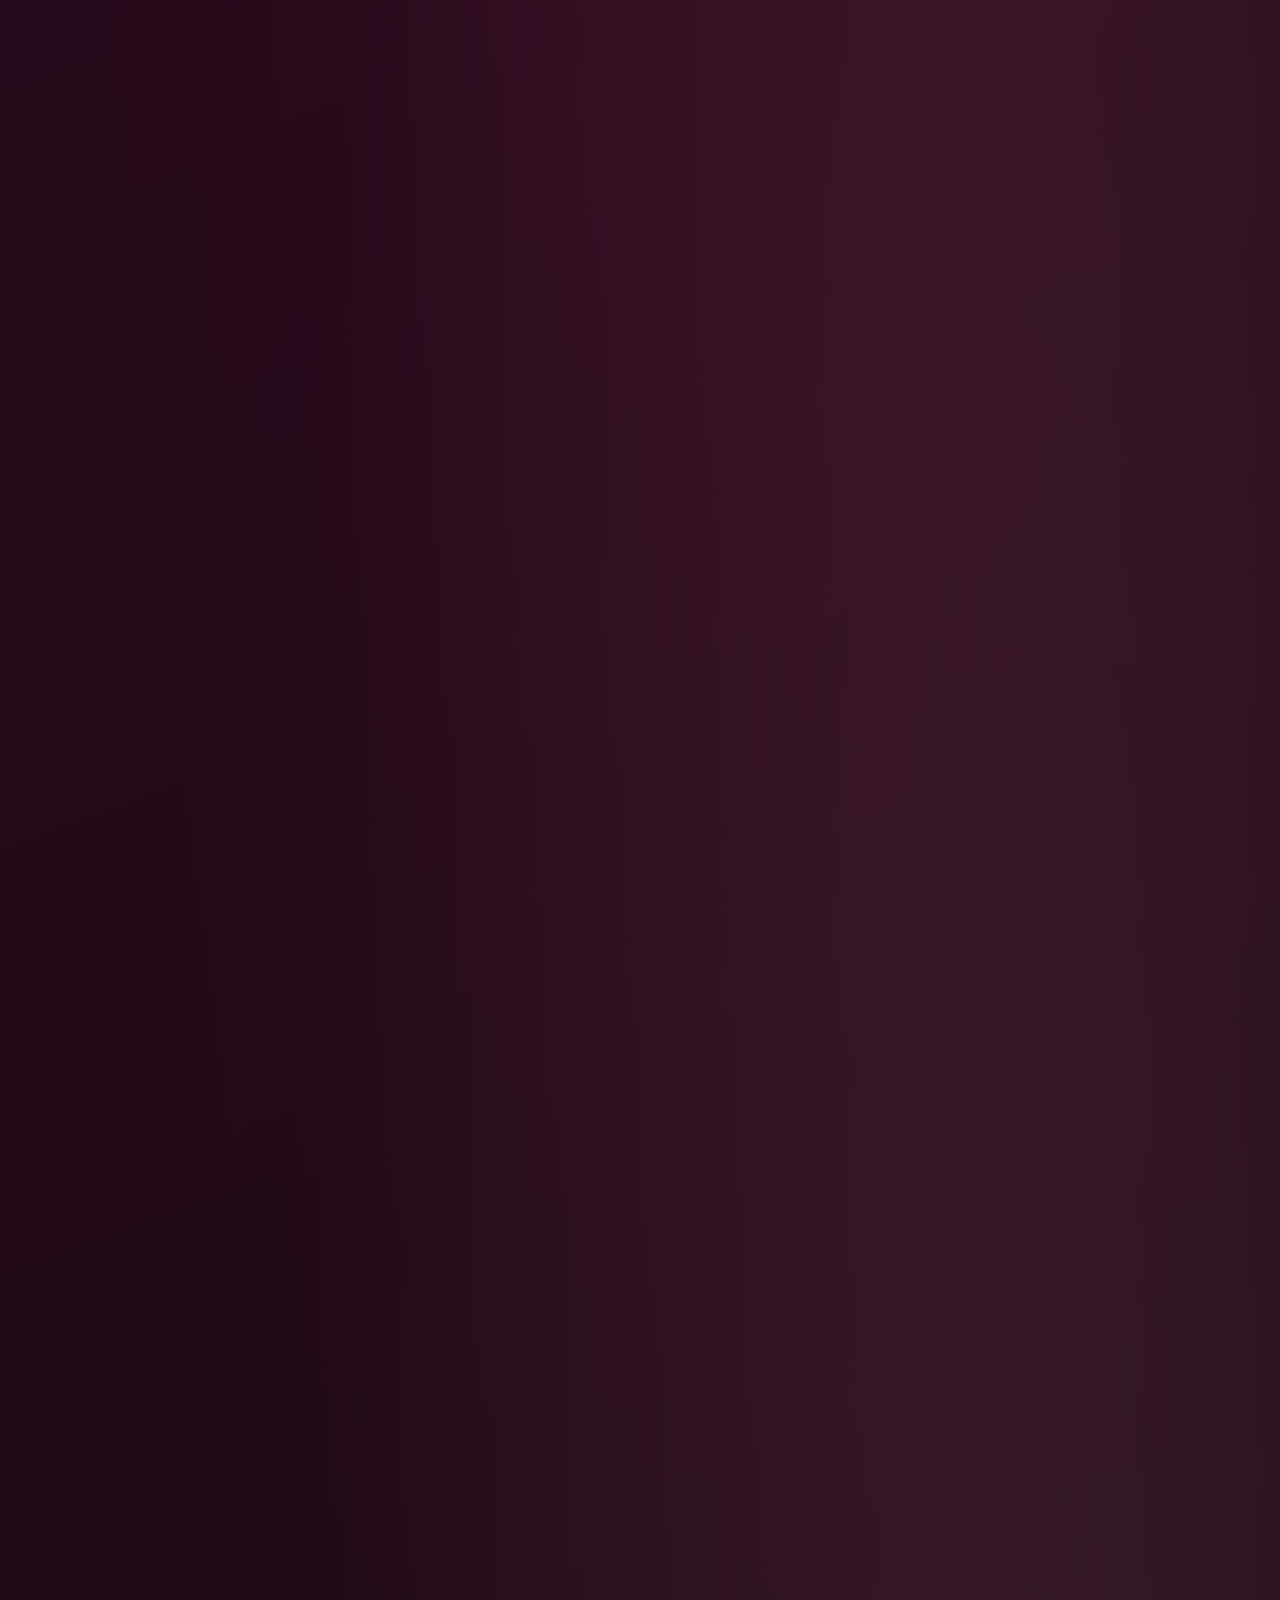
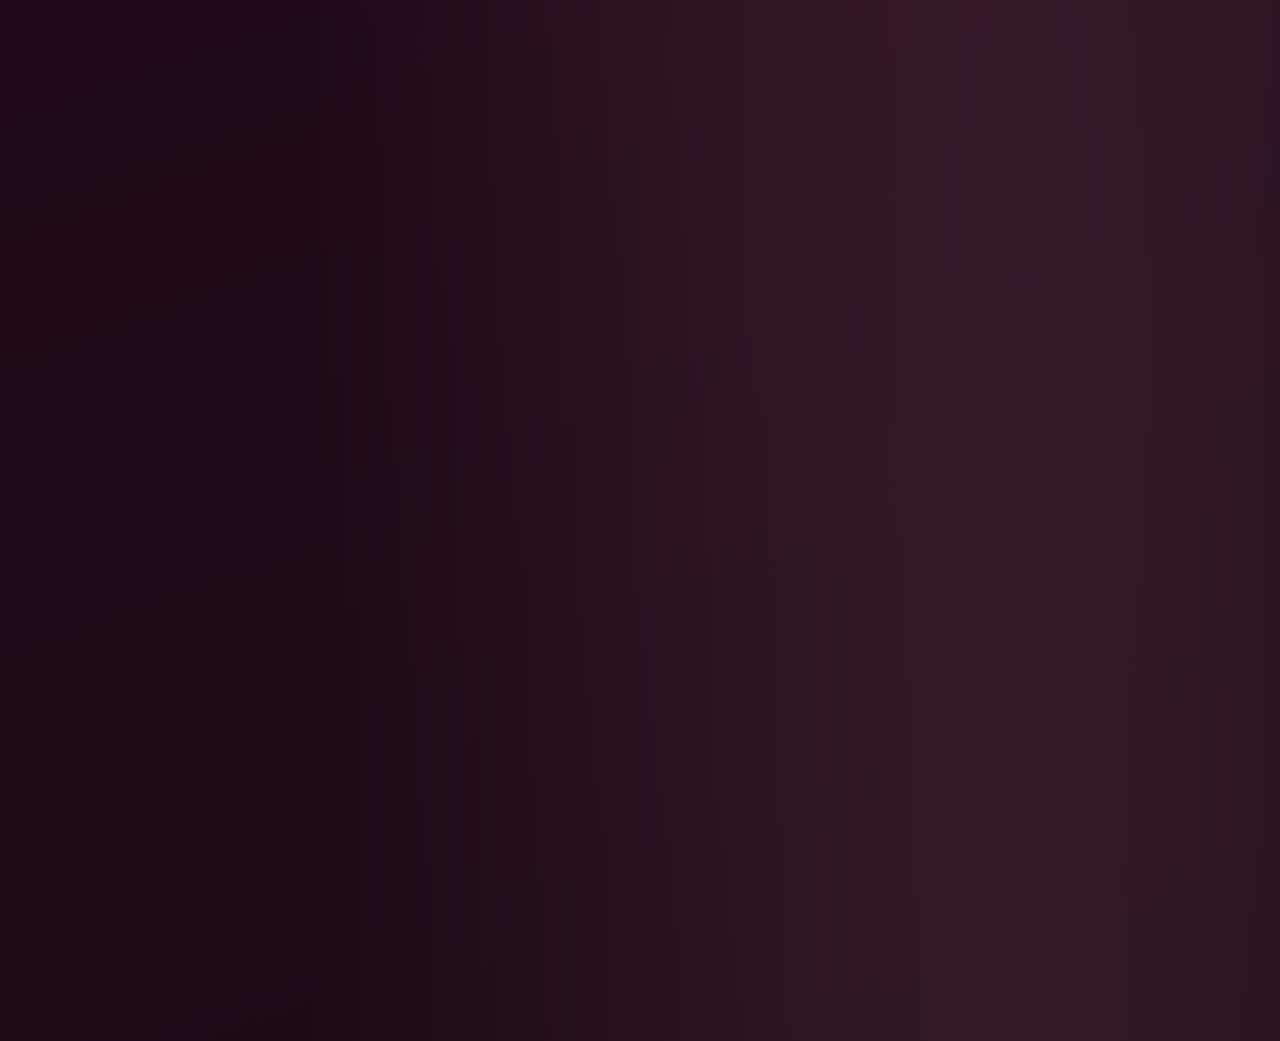
==== commit 46fb400a: "Contador reanudado" ====
--- a/index.html
+++ b/index.html
@@ -50,7 +50,7 @@
         <p>Te amo mi Janecita.</p>
         <p>Y me hace tan  feliz que, entre tantas personas y tantos caminos que existen en esta vida, nuestros caminos se hayan juntado.</p>
         <p>Eres al oración mas bonita que Dios me contestó.</p>
-        <p>Con todo mi corazón,<br>Felipe ❤️</p>
+        <p>Con todo mi corazón,<br>Pipe ❤️</p>
       </div>
       <div class="hero-scroll">
         <span>Desliza</span>
@@ -139,7 +139,7 @@
       <h2>Mensajes para ti</h2>
       <span class="titulo-decor">💌</span>
     </div>
-    <p class="interactivo-sub reveal">Toca cada corazón cuando lo necesites</p>
+    <p class="interactivo-sub reveal">Toca cada tarjeta cuando lo necesites</p>
     <div class="interactivo-grid reveal">
       <button class="interactivo-btn" data-msg-key="triste">
         <span class="btn-emoji">🌧️</span>
@@ -210,7 +210,7 @@
       <div class="final-corazones">💕 💖 💕</div>
       <h2>Te elegiría una y mil veces más</h2>
       <p>Gracias por cada risa, cada abrazo, cada beso y cada momento compartido.</p>
-      <p class="final-firma">Para siempre tuyo,<br><span>Felipe</span></p>
+      <p class="final-firma">Para siempre tuyo,<br><span>Pipe</span></p>
       <div class="final-decoracion">
         <span>♡</span><span>♡</span><span>♡</span>
       </div>
